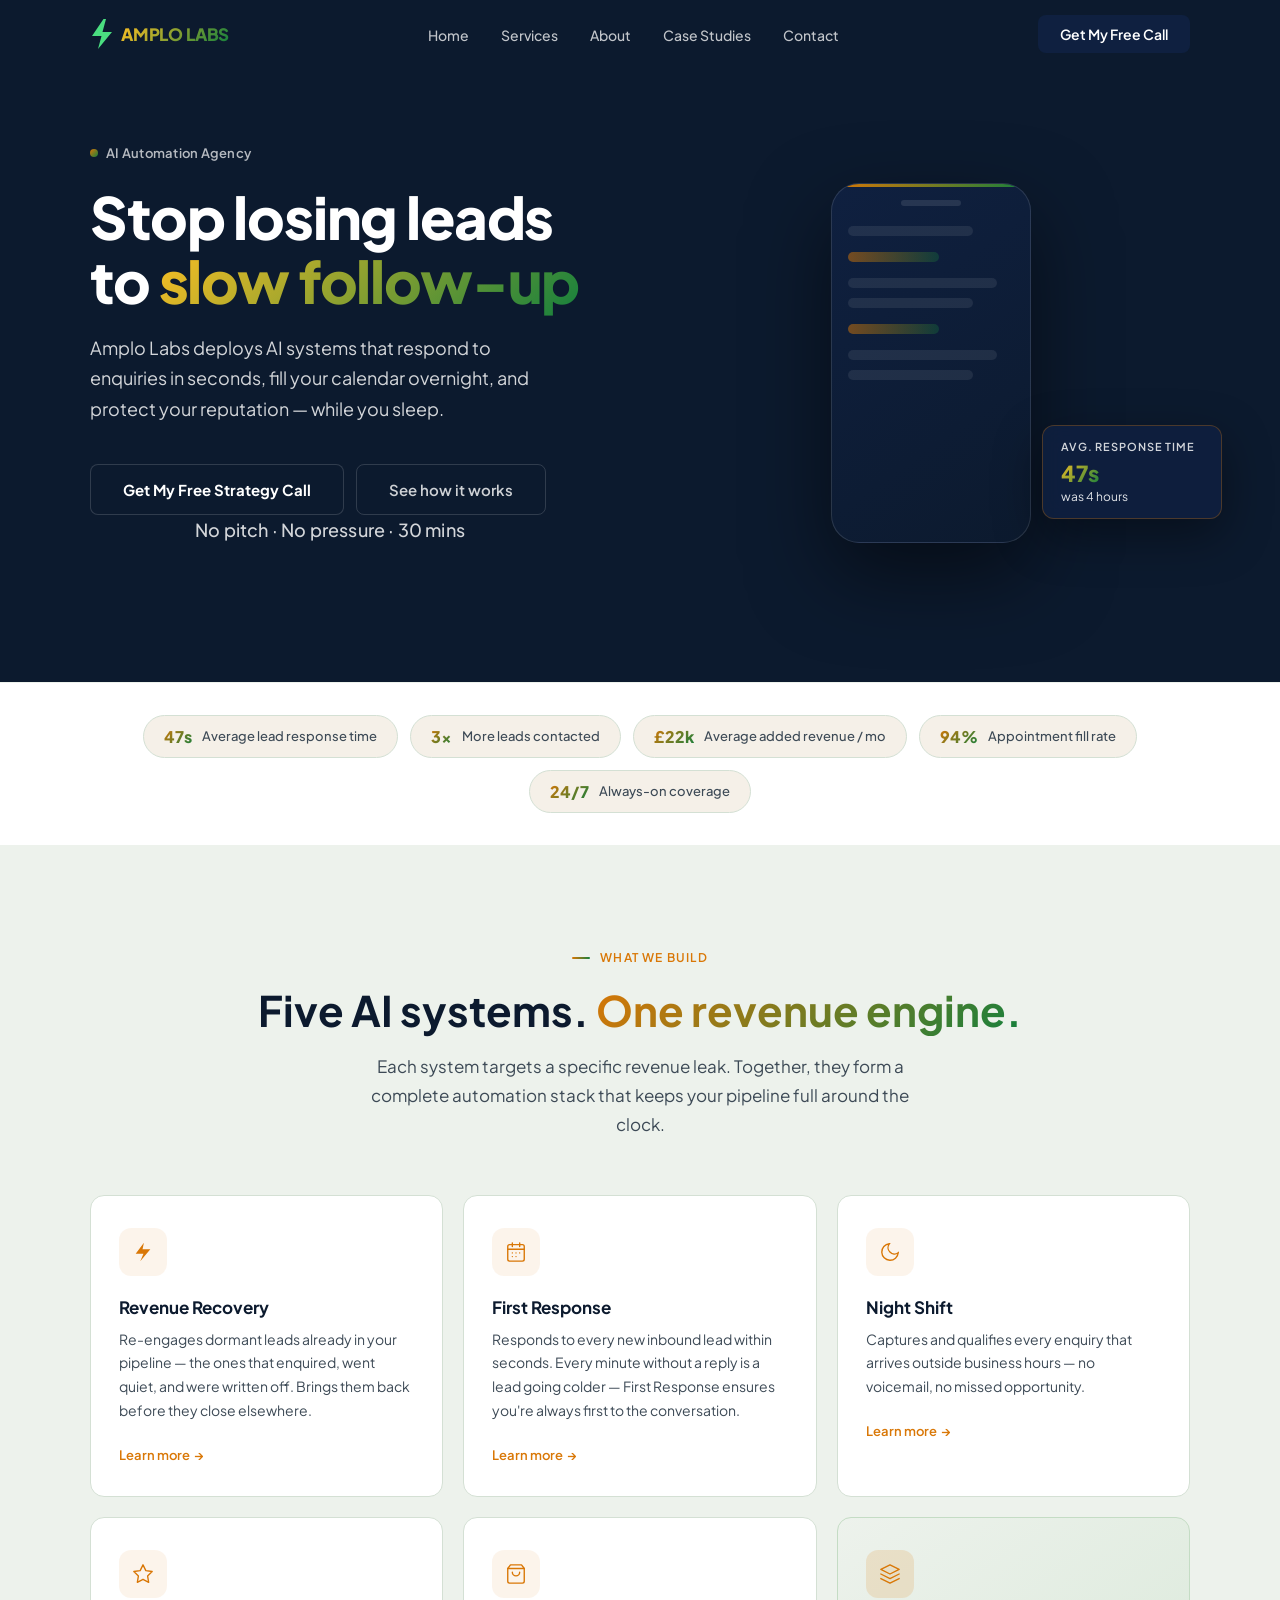
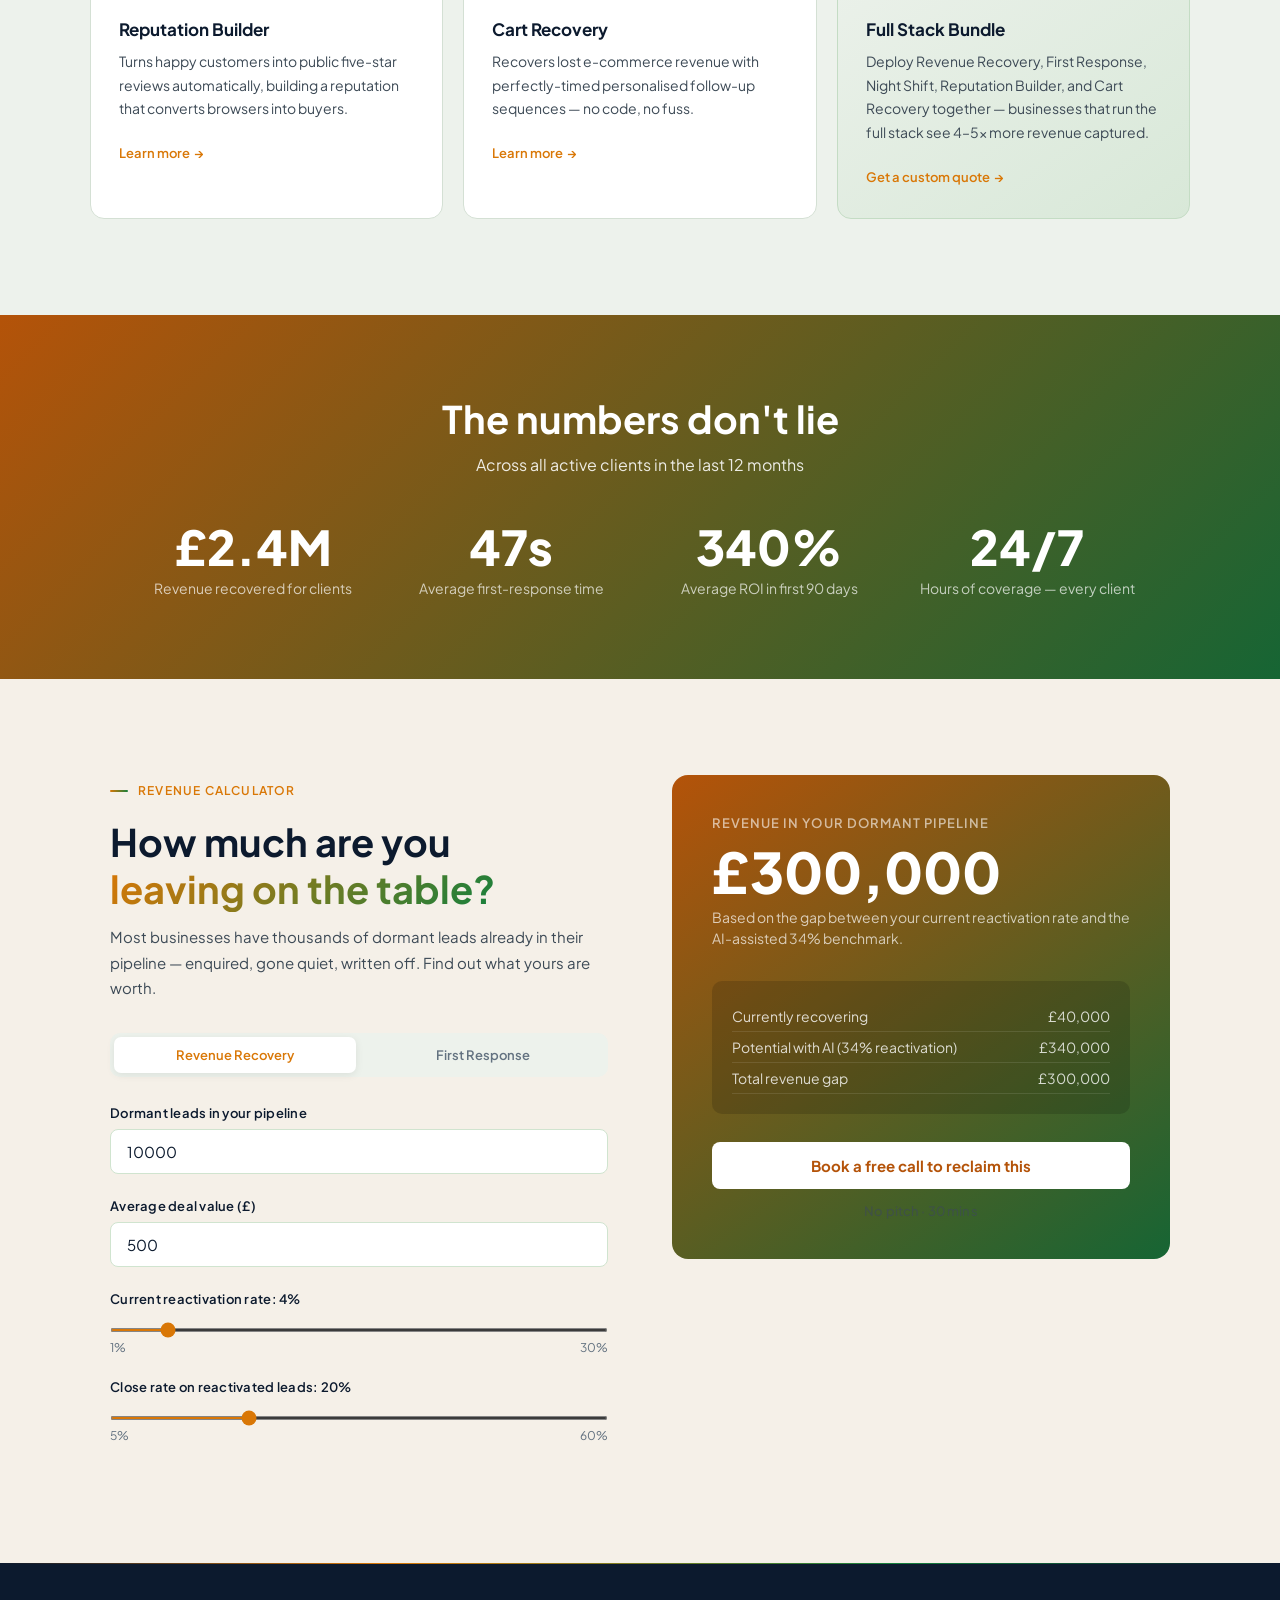
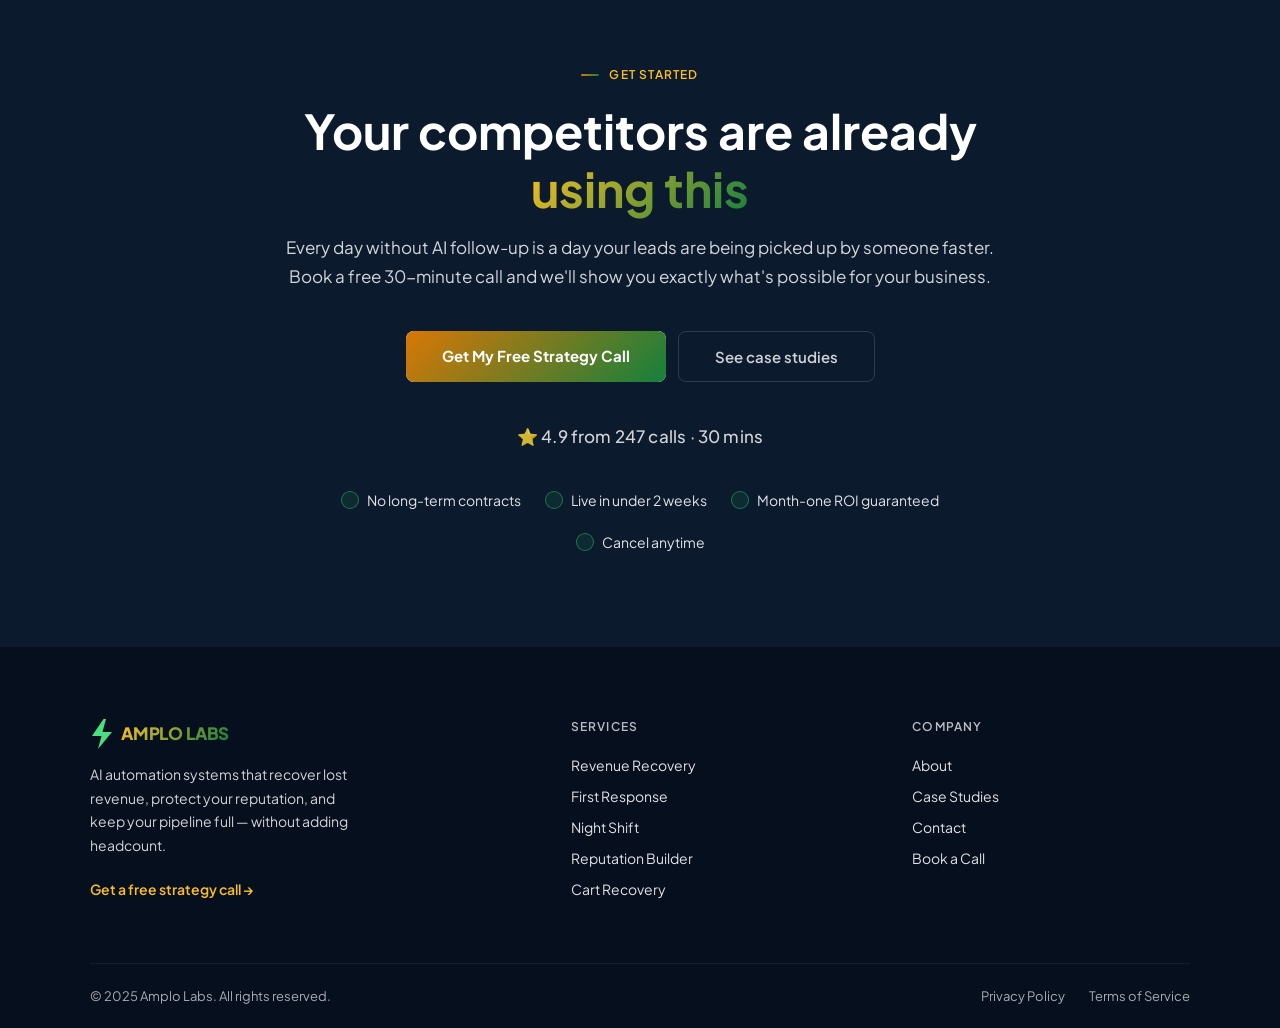
==== ghl/index.html @ 7e29351e "Remove £50 time guarantee across all pages - Deleted the guarantee block from calendar.html - Stripp" ====
<!DOCTYPE html>
<html lang="en">
<head>
<meta charset="UTF-8">
<meta name="viewport" content="width=device-width, initial-scale=1.0">
<title>Amplo Labs — AI Automation for Growing Businesses</title>
<link rel="preconnect" href="https://fonts.googleapis.com">
<link rel="preconnect" href="https://fonts.gstatic.com" crossorigin>
<link href="https://fonts.googleapis.com/css2?family=Plus+Jakarta+Sans:wght@400;600;700&display=swap" rel="stylesheet">
<style>
*{margin:0;padding:0;box-sizing:border-box}
html,body{overflow-x:hidden;font-family:'Plus Jakarta Sans',sans-serif;background:#f5f0e8}

/* ── NAV ── */
.site-nav{position:fixed;top:0;left:0;right:0;z-index:100;padding:0 24px;transition:background .3s,box-shadow .3s;background:transparent}
.site-nav.is-scrolled{background:#0c1a2e;box-shadow:0 1px 0 rgba(255,255,255,.08)}
.nav-inner{max-width:1100px;margin:0 auto;display:flex;align-items:center;justify-content:space-between;height:68px}
.nav-logo{font-size:18px;font-weight:800;color:#fff;text-decoration:none;letter-spacing:-.02em}
.nav-logo span{background:linear-gradient(135deg,#fbbf24,#15803d);-webkit-background-clip:text;-webkit-text-fill-color:transparent;background-clip:text}
.nav-links{display:flex;align-items:center;gap:32px;list-style:none}
.nav-links a{font-size:14px;font-weight:500;color:rgba(255,255,255,.75);text-decoration:none;position:relative;padding-bottom:2px;transition:color .2s}
.nav-links a::after{content:'';position:absolute;bottom:0;left:0;width:0;height:1.5px;background:linear-gradient(90deg,#d97706,#15803d);transition:width .25s}
.nav-links a:hover{color:#fff}
.nav-links a:hover::after{width:100%}
.nav-cta{position:relative;overflow:hidden;font-size:14px;font-weight:600;padding:10px 22px;border-radius:8px;border:none;cursor:pointer;color:#fff;background:#0f2040;text-decoration:none;transition:transform .2s;display:inline-block}
.nav-cta::before{content:'';position:absolute;inset:0;background:linear-gradient(135deg,#d97706,#15803d);opacity:0;transition:opacity .25s}
.nav-cta span{position:relative;z-index:1}
.nav-cta:hover::before{opacity:1}
.nav-cta:hover{transform:translateY(-1px)}
.nav-hamburger{display:none;flex-direction:column;gap:5px;cursor:pointer;background:none;border:none;padding:4px}
.nav-hamburger span{display:block;width:22px;height:2px;background:#fff;border-radius:2px;transition:transform .3s,opacity .3s}
.nav-hamburger.open span:nth-child(1){transform:translateY(7px) rotate(45deg)}
.nav-hamburger.open span:nth-child(2){opacity:0}
.nav-hamburger.open span:nth-child(3){transform:translateY(-7px) rotate(-45deg)}
.nav-mobile{display:none;position:fixed;top:68px;left:0;right:0;bottom:0;background:#0c1a2e;padding:24px;z-index:99;flex-direction:column;gap:8px}
.nav-mobile.open{display:flex;animation:menuIn .2s ease}
.nav-mobile a{font-size:18px;font-weight:600;color:rgba(255,255,255,.8);text-decoration:none;padding:14px 0;border-bottom:1px solid rgba(255,255,255,.06)}
.nav-mobile-cta{margin-top:16px;text-align:center;padding:16px 24px;border-radius:10px;font-weight:700;background:linear-gradient(135deg,#d97706,#15803d);color:#fff;font-size:16px;text-decoration:none}
@keyframes menuIn{from{opacity:0;transform:translateY(-8px)}to{opacity:1;transform:translateY(0)}}
@media(max-width:768px){.nav-links,.nav-cta{display:none}.nav-hamburger{display:flex}}

/* ── HERO ── */
.hero-wrap{width:100vw;position:relative;left:50%;margin-left:-50vw;box-sizing:border-box;background:#0c1a2e;padding:140px 24px 96px}
.hero-inner{max-width:1100px;margin:0 auto;display:grid;grid-template-columns:1fr 1fr;gap:64px;align-items:center}
.hero-badge{display:inline-flex;align-items:center;gap:8px;font-size:13px;font-weight:600;color:rgba(255,255,255,.7);margin-bottom:24px;letter-spacing:.02em}
.hero-badge-dot{width:8px;height:8px;border-radius:50%;background:linear-gradient(135deg,#d97706,#15803d);flex-shrink:0}
.hero-text h1{font-size:clamp(36px,5vw,58px);font-weight:800;line-height:1.1;color:#fff;margin:0 0 20px;letter-spacing:-.02em}
.hero-text h1 span{background:linear-gradient(135deg,#fbbf24,#15803d);-webkit-background-clip:text;-webkit-text-fill-color:transparent;background-clip:text}
.hero-text p{font-size:18px;line-height:1.7;color:rgba(255,255,255,.82);margin:0 0 40px;max-width:480px}
.hero-btns{display:flex;flex-wrap:wrap;gap:12px}
.hero-btn-primary{position:relative;overflow:hidden;font-size:15px;font-weight:700;padding:15px 32px;border-radius:8px;border:none;cursor:pointer;color:#fff;background:#0c1a2e;text-decoration:none;display:inline-block;transition:transform .2s;border:1.5px solid rgba(255,255,255,.15)}
.hero-btn-primary::before{content:'';position:absolute;inset:0;background:linear-gradient(135deg,#d97706,#15803d);opacity:0;transition:opacity .25s}
.hero-btn-primary span{position:relative;z-index:1}
.hero-btn-primary:hover::before{opacity:1}
.hero-btn-primary:hover{transform:translateY(-2px)}
.hero-btn-secondary{font-size:15px;font-weight:600;padding:15px 32px;border-radius:8px;border:1.5px solid rgba(255,255,255,.15);color:rgba(255,255,255,.8);background:transparent;text-decoration:none;display:inline-block;transition:border-color .2s,color .2s}
.hero-btn-secondary:hover{border-color:rgba(255,255,255,.4);color:#fff}
.hero-visual{position:relative;display:flex;justify-content:center;align-items:center}
.hero-phone{width:200px;height:360px;border-radius:28px;background:linear-gradient(145deg,#0f2040,#0c1a2e);border:1.5px solid rgba(255,255,255,.12);position:relative;overflow:hidden;box-shadow:0 32px 80px rgba(0,0,0,.5)}
.hero-phone::before{content:'';position:absolute;top:0;left:0;right:0;height:3px;background:linear-gradient(90deg,#d97706,#15803d)}
.hero-phone-notch{width:60px;height:6px;border-radius:3px;background:rgba(255,255,255,.1);margin:16px auto 20px}
.hero-phone-screen{padding:0 16px}
.hero-phone-row{height:10px;border-radius:5px;background:rgba(255,255,255,.08);margin-bottom:10px}
.hero-phone-row.w75{width:75%}
.hero-phone-row.w55{width:55%}
.hero-phone-row.w90{width:90%}
.hero-phone-row.accent{background:linear-gradient(90deg,rgba(217,119,6,.5),rgba(21,128,61,.3))}
.hero-float-card{position:absolute;bottom:24px;right:-32px;background:rgba(15,32,64,.9);border:1px solid rgba(217,119,6,.3);border-radius:12px;padding:14px 18px;backdrop-filter:blur(12px);min-width:180px;box-shadow:0 16px 48px rgba(0,0,0,.4)}
.hero-float-label{font-size:11px;font-weight:600;letter-spacing:.08em;text-transform:uppercase;color:rgba(255,255,255,.82);margin-bottom:6px}
.hero-float-val{font-size:22px;font-weight:800;color:#fff}
.hero-float-val span{background:linear-gradient(135deg,#fbbf24,#15803d);-webkit-background-clip:text;-webkit-text-fill-color:transparent;background-clip:text}
.hero-float-sub{font-size:12px;color:rgba(255,255,255,.88);margin-top:2px}
@media(max-width:768px){.hero-inner{grid-template-columns:1fr;gap:48px}.hero-visual{display:none}.hero-wrap{padding-top:100px!important}}

/* ── STATS BAR ── */
.stats-wrap{width:100vw;position:relative;left:50%;margin-left:-50vw;box-sizing:border-box;background:#fff;padding:40px 24px;border-top:1px solid #edf2ec;border-bottom:1px solid #edf2ec}
.stats-inner{max-width:1100px;margin:0 auto;display:flex;flex-wrap:wrap;gap:12px;justify-content:center}
.stat-pill{display:flex;align-items:center;gap:10px;background:#f5f0e8;border:1px solid #d4e0d4;border-radius:100px;padding:10px 20px}
.stat-pill-val{font-size:16px;font-weight:800;background:linear-gradient(135deg,#d97706,#15803d);-webkit-background-clip:text;-webkit-text-fill-color:transparent;background-clip:text}
.stat-pill-label{font-size:13px;font-weight:500;color:#3d4a56}

/* ── HOME SERVICES ── */
.home-svc-wrap{width:100vw;position:relative;left:50%;margin-left:-50vw;box-sizing:border-box;background:#edf2ec;padding:96px 24px}
.home-svc-inner{max-width:1100px;margin:0 auto}
.eyebrow{display:inline-flex;align-items:center;gap:10px;font-size:12px;font-weight:600;letter-spacing:.1em;text-transform:uppercase;color:#d97706;margin-bottom:20px}
.eyebrow::before{content:'';display:block;width:18px;height:2px;background:linear-gradient(90deg,#d97706,#15803d);border-radius:2px;flex-shrink:0}
.section-head{text-align:center;margin-bottom:56px}
.section-head h2{font-size:clamp(28px,4vw,42px);font-weight:700;line-height:1.2;color:#0c1a2e;margin:0 0 16px}
.section-head h2 span{background:linear-gradient(135deg,#d97706,#15803d);-webkit-background-clip:text;-webkit-text-fill-color:transparent;background-clip:text}
.section-head p{font-size:17px;line-height:1.7;color:#3d4a56;max-width:560px;margin:0 auto}
.home-svc-grid{display:grid;grid-template-columns:repeat(3,1fr);gap:20px}
.svc-card{background:#fff;border-radius:14px;border:1px solid #d4e0d4;padding:32px 28px;position:relative;overflow:hidden;transition:box-shadow .25s,transform .25s}
.svc-card::before{content:'';position:absolute;top:0;left:0;right:0;height:2px;background:linear-gradient(90deg,#d97706,#15803d);transform:scaleX(0);transform-origin:left;transition:transform .3s}
.svc-card:hover{box-shadow:0 12px 40px rgba(217,119,6,.1);transform:translateY(-4px)}
.svc-card:hover::before{transform:scaleX(1)}
.svc-icon{width:44px;height:44px;border-radius:10px;background:rgba(217,119,6,.08);display:flex;align-items:center;justify-content:center;font-size:20px;margin-bottom:20px}
.svc-card h3{font-size:17px;font-weight:700;color:#0c1a2e;margin:0 0 10px}
.svc-card p{font-size:14px;line-height:1.7;color:#3d4a56;margin:0 0 20px}
.svc-card-link{font-size:13px;font-weight:600;color:#d97706;text-decoration:none;display:inline-flex;align-items:center;gap:4px;transition:gap .2s}
.svc-card-link:hover{gap:8px}
.svc-card-link::after{content:'→'}
@media(max-width:768px){.home-svc-grid{grid-template-columns:1fr}}
@media(min-width:769px) and (max-width:1024px){.home-svc-grid{grid-template-columns:repeat(2,1fr)}}

/* ── RESULTS BANNER ── */
.results-wrap{width:100vw;position:relative;left:50%;margin-left:-50vw;box-sizing:border-box;background:linear-gradient(135deg,#b45309,#166534);padding:80px 24px}
.results-inner{max-width:1000px;margin:0 auto;text-align:center}
.results-inner h2{font-size:clamp(24px,3.5vw,38px);font-weight:700;color:#fff;margin:0 0 12px}
.results-inner p{font-size:16px;color:rgba(255,255,255,.88);margin:0 0 48px}
.results-grid{display:grid;grid-template-columns:repeat(4,1fr);gap:32px}
.result-item{text-align:center}
.result-val{font-size:clamp(32px,4vw,48px);font-weight:800;color:#fff;line-height:1;margin-bottom:8px}
.result-label{font-size:14px;color:rgba(255,255,255,.7);line-height:1.4}
@media(max-width:768px){.results-grid{grid-template-columns:repeat(2,1fr)}}

/* ── CALCULATOR ── */
.calc-wrap{width:100vw;position:relative;left:50%;margin-left:-50vw;box-sizing:border-box;background:#f5f0e8;padding:96px 24px}
.calc-inner{max-width:1060px;margin:0 auto;display:grid;grid-template-columns:1fr 1fr;gap:64px;align-items:start}
.calc-left h2{font-size:clamp(26px,3.5vw,38px);font-weight:700;color:#0c1a2e;margin:0 0 12px}
.calc-left h2 span{background:linear-gradient(135deg,#d97706,#15803d);-webkit-background-clip:text;-webkit-text-fill-color:transparent;background-clip:text}
.calc-left p{font-size:15px;line-height:1.7;color:#3d4a56;margin:0 0 32px}
.calc-field{margin-bottom:24px}
.calc-field label{display:block;font-size:13px;font-weight:600;color:#0c1a2e;margin-bottom:8px;letter-spacing:.02em}
.calc-field input[type=number]{width:100%;padding:12px 16px;border:1.5px solid #d0e4cf;border-radius:8px;font-family:'Plus Jakarta Sans',sans-serif;font-size:15px;color:#0c1a2e;background:#fff;outline:none;transition:border-color .2s}
.calc-field input[type=number]:focus{border-color:#d97706}
.calc-field input[type=range]{width:100%;accent-color:#d97706;height:4px;margin-top:8px}
.calc-slider-labels{display:flex;justify-content:space-between;font-size:12px;color:#637280;margin-top:4px}
.calc-right-card{background:linear-gradient(145deg,#b45309,#166534);border-radius:16px;padding:40px;color:#fff;position:sticky;top:88px}
.calc-result-label{font-size:13px;font-weight:600;letter-spacing:.08em;text-transform:uppercase;color:rgba(255,255,255,.6);margin-bottom:12px}
.calc-result-val{font-size:clamp(36px,5vw,56px);font-weight:800;line-height:1;margin-bottom:8px}
.calc-result-sub{font-size:14px;color:rgba(255,255,255,.7);margin-bottom:32px;line-height:1.5}
.calc-result-breakdown{background:rgba(0,0,0,.15);border-radius:10px;padding:20px;margin-bottom:28px}
.calc-breakdown-row{display:flex;justify-content:space-between;font-size:14px;color:rgba(255,255,255,.8);padding:6px 0;border-bottom:1px solid rgba(255,255,255,.1)}
.calc-breakdown-row:last-child{border:none;font-weight:700;color:#fff}
.calc-cta-btn{display:block;text-align:center;background:#fff;color:#b45309;font-size:15px;font-weight:700;padding:14px 24px;border-radius:8px;text-decoration:none;transition:transform .2s,box-shadow .2s}
.calc-cta-btn:hover{transform:translateY(-2px);box-shadow:0 8px 24px rgba(0,0,0,.2)}
@media(max-width:768px){.calc-inner{grid-template-columns:1fr}.calc-right-card{position:static}}
.calc-tabs{display:flex;gap:6px;margin-bottom:28px;background:#edf2ec;border-radius:10px;padding:4px}
.calc-tab{flex:1;padding:10px 14px;border-radius:7px;border:none;background:transparent;font-family:'Plus Jakarta Sans',sans-serif;font-size:13px;font-weight:600;color:#637280;cursor:pointer;transition:all .2s}
.calc-tab.active{background:#fff;color:#d97706;box-shadow:0 2px 8px rgba(0,0,0,.08)}

/* ── CTA FINALE ── */
.cta-finale-wrap{width:100vw;position:relative;left:50%;margin-left:-50vw;box-sizing:border-box;background:#0c1a2e;padding:96px 24px}
.cta-finale-wrap::before{content:'';display:block;position:absolute;top:0;left:0;right:0;height:1px;background:linear-gradient(90deg,transparent,#d97706 30%,#15803d 70%,transparent)}
.cta-finale-inner{max-width:740px;margin:0 auto;text-align:center}
.cta-finale-inner h2{font-size:clamp(30px,4.5vw,48px);font-weight:700;line-height:1.2;color:#fff;margin:0 0 16px}
.cta-finale-inner h2 span{background:linear-gradient(135deg,#fbbf24,#15803d);-webkit-background-clip:text;-webkit-text-fill-color:transparent;background-clip:text}
.cta-finale-inner p{font-size:17px;line-height:1.7;color:rgba(255,255,255,.82);margin:0 0 40px}
.cta-finale-btns{display:flex;flex-wrap:wrap;gap:12px;justify-content:center;margin-bottom:40px}
.cta-fin-primary{position:relative;overflow:hidden;font-size:15px;font-weight:700;padding:15px 36px;border-radius:8px;color:#fff;background:#fff;text-decoration:none;display:inline-block;transition:transform .2s}
.cta-fin-primary::before{content:'';position:absolute;inset:0;background:linear-gradient(135deg,#d97706,#15803d)}
.cta-fin-primary span{position:relative;z-index:1;color:#fff}
.cta-fin-primary:hover{transform:translateY(-2px)}
.cta-fin-secondary{font-size:15px;font-weight:600;padding:15px 36px;border-radius:8px;border:1.5px solid rgba(255,255,255,.15);color:rgba(255,255,255,.8);text-decoration:none;display:inline-block;transition:border-color .2s,color .2s}
.cta-fin-secondary:hover{border-color:rgba(255,255,255,.4);color:#fff}
.cta-trust-row{display:flex;flex-wrap:wrap;justify-content:center;gap:24px}
.cta-trust-item{font-size:14px;color:rgba(255,255,255,.88);display:flex;align-items:center;gap:8px}
.cta-trust-item::before{content:'';width:16px;height:16px;border-radius:50%;border:1.5px solid rgba(34,197,94,.5);background:rgba(34,197,94,.1);flex-shrink:0}

/* ── FOOTER ── */
.footer-wrap{width:100vw;position:relative;left:50%;margin-left:-50vw;box-sizing:border-box;background:#060f1e;padding:72px 24px 0}
.footer-grid{max-width:1100px;margin:0 auto;display:grid;grid-template-columns:1.5fr 1fr 1fr;gap:64px;padding-bottom:64px}
.footer-brand-logo{font-size:18px;font-weight:800;color:#fff;letter-spacing:-.02em;margin-bottom:14px;display:block;text-decoration:none}
.footer-brand-logo span{background:linear-gradient(135deg,#fbbf24,#15803d);-webkit-background-clip:text;-webkit-text-fill-color:transparent;background-clip:text}
.footer-brand p{font-size:14px;line-height:1.7;color:rgba(255,255,255,.82);margin:0 0 20px;max-width:280px}
.footer-brand-link{font-size:14px;font-weight:600;color:#fbbf24;text-decoration:none;position:relative;padding-bottom:1px}
.footer-brand-link::after{content:'';position:absolute;bottom:0;left:0;width:0;height:1px;background:#fbbf24;transition:width .25s}
.footer-brand-link:hover::after{width:100%}
.footer-col h4{font-size:12px;font-weight:600;letter-spacing:.1em;text-transform:uppercase;color:rgba(255,255,255,.72);margin-bottom:20px}
.footer-col ul{list-style:none;display:flex;flex-direction:column;gap:10px}
.footer-col ul a{font-size:14px;color:rgba(255,255,255,.88);text-decoration:none;transition:color .2s}
.footer-col ul a:hover{color:#fff}
.footer-bar{max-width:1100px;margin:0 auto;padding:24px 0;border-top:1px solid rgba(255,255,255,.06);display:flex;justify-content:space-between;align-items:center;flex-wrap:wrap;gap:12px}
.footer-bar p{font-size:13px;color:rgba(255,255,255,.65)}
.footer-bar a{font-size:13px;color:rgba(255,255,255,.65);text-decoration:none;transition:color .2s}
.footer-bar a:hover{color:rgba(255,255,255,.75)}
@media(max-width:768px){.footer-grid{grid-template-columns:1fr;gap:40px}.footer-bar{flex-direction:column;text-align:center}}

/* ── GHL INLINE: shared critical CSS ── */
html{scroll-behavior:smooth}
.cta-micro{font-family:'Plus Jakarta Sans',sans-serif;font-size:13px;font-weight:500;margin-top:14px;letter-spacing:.01em;color:rgba(255,255,255,.45);text-align:center}
.svc-light .cta-micro,.svc-lav .cta-micro,.cs-cta .cta-micro,.calc-wrap .cta-micro,.home-svc-wrap .cta-micro,.stats-wrap .cta-micro,.story-wrap .cta-micro{color:rgba(61,74,86,.65)!important}
@keyframes ctaIdle{0%,65%{box-shadow:0 0 0 0 rgba(217,119,6,.45)}100%{box-shadow:0 0 0 18px rgba(217,119,6,0)}}
.cta-pulse{animation:ctaIdle 2.6s ease-out infinite;animation-delay:3s}
.sticky-cta{display:none;position:fixed;bottom:0;left:0;right:0;z-index:90;padding:12px 14px calc(12px + env(safe-area-inset-bottom));background:rgba(12,26,46,.92);backdrop-filter:blur(16px);-webkit-backdrop-filter:blur(16px);border-top:1px solid rgba(255,255,255,.08);transform:translateY(110%);transition:transform .4s cubic-bezier(.16,1,.3,1)}
.sticky-cta.visible{transform:translateY(0)}
.sticky-cta-btn{display:flex;align-items:center;justify-content:center;gap:10px;width:100%;padding:15px 20px;border-radius:10px;background:linear-gradient(135deg,#d97706,#15803d);color:#fff;font-family:'Plus Jakarta Sans',sans-serif;font-size:15px;font-weight:700;text-decoration:none;letter-spacing:-.01em;box-shadow:0 8px 32px rgba(217,119,6,.4)}
.sticky-cta-btn .arrow{display:inline-block;transition:transform .2s}
.sticky-cta-btn:active .arrow{transform:translateX(4px)}
.sticky-cta-sub{text-align:center;font-size:11px;color:rgba(255,255,255,.5);margin-top:6px;font-weight:500;letter-spacing:.02em}
@media(max-width:768px){body[data-page]:not([data-page="calendar"]) .sticky-cta{display:block}body[data-page]:not([data-page="calendar"]) .footer-wrap{padding-bottom:96px}}
@media(max-width:768px){.stats-inner{flex-wrap:nowrap!important;overflow-x:auto!important;justify-content:flex-start!important;padding:4px 0 12px!important;gap:8px!important;-webkit-overflow-scrolling:touch;scroll-snap-type:x proximity}.stats-inner::-webkit-scrollbar{display:none}.stat-pill{flex-shrink:0;scroll-snap-align:start}}
@media(max-width:768px){.svc-inner.flip{direction:ltr!important}.svc-inner.flip>*{direction:ltr!important}}
.cs-card-img{font-size:42px!important;background:linear-gradient(145deg,#0a1628,#0c1a2e)!important;position:relative}
.cs-card:nth-child(1) .cs-card-img::before,.cs-card:nth-child(4) .cs-card-img::before{background:rgba(217,119,6,.35)!important}
.cs-card:nth-child(2) .cs-card-img::before,.cs-card:nth-child(5) .cs-card-img::before{background:rgba(14,165,233,.2)!important}
.cs-card:nth-child(3) .cs-card-img::before,.cs-card:nth-child(6) .cs-card-img::before{background:rgba(21,128,61,.25)!important}
.cs-card-img .cs-emoji{position:relative;z-index:2;filter:drop-shadow(0 0 18px rgba(251,191,36,.6))}
.cs-card-img::before{content:'';position:absolute;width:90px;height:90px;border-radius:50%;top:50%;left:50%;transform:translate(-50%,-50%);z-index:1;border:1px solid rgba(255,255,255,.08)}
@media(max-width:768px){.cs-filters{flex-wrap:nowrap!important;overflow-x:auto!important;justify-content:flex-start!important;padding:16px 20px!important;gap:6px!important;-webkit-overflow-scrolling:touch}.cs-filters::-webkit-scrollbar{display:none}.cs-filter-btn{flex-shrink:0}}
@media(max-width:768px){.about-hero-wrap{padding-top:100px!important}.svc-hero{padding-top:100px!important}.cs-hero{padding-top:100px!important}.cal-hero{padding-top:100px!important}.demo-hero{padding-top:100px!important}}
.hero-text h1{text-wrap:balance}
@media(max-width:768px){.cmp-table{font-size:12px}.cmp-table thead tr th,.cmp-table tbody td{padding:12px 10px}.cmp-table thead tr th:nth-child(2),.cmp-table tbody td:nth-child(2){display:none}}
@media(max-width:768px){.footer-grid{grid-template-columns:1fr 1fr!important;gap:32px 24px!important}.footer-brand{grid-column:1/-1}}
.calc-left h2{text-wrap:balance}
.svc-icon{width:48px!important;height:48px!important;border-radius:12px!important}
.svc-card,.cs-card,.demo-info-card,.cal-step-card{transition:box-shadow .25s ease,transform .25s ease!important}
@media(max-width:768px){.hero-wrap{padding:100px 20px 60px!important}.hero-text h1{font-size:clamp(32px,8vw,44px)!important}.hero-text p{font-size:15px!important;margin-bottom:36px!important}.hero-btns{flex-direction:column!important;gap:10px!important}.hero-btn-primary,.hero-btn-secondary{width:100%!important;text-align:center!important;box-sizing:border-box!important}.hero-btn-primary::before{opacity:1!important}.hero-btn-secondary{border-color:rgba(255,255,255,.28)!important}}
@media(max-width:768px){.svc-light,.svc-lav,.svc-dark{padding:64px 20px!important}.svc-inner{gap:36px!important}}
@media(min-width:600px) and (max-width:900px){.cs-grid{grid-template-columns:repeat(2,1fr)!important}}
.stats-wrap{padding:32px 24px!important}.stat-pill{padding:10px 20px!important;gap:10px!important}
@media(max-width:768px){.h-scroll{display:flex!important;overflow-x:auto!important;scroll-snap-type:x mandatory;gap:14px!important;padding-bottom:20px!important;grid-template-columns:unset!important;-webkit-overflow-scrolling:touch}.h-scroll>*{flex:0 0 83vw!important;scroll-snap-align:start}.h-scroll::-webkit-scrollbar{display:none}}
</style>
</head>
<body>

<!-- NAV -->
<nav class="site-nav" id="siteNav">
  <div class="nav-inner">
    <a href="index.html" class="nav-logo">Amplo <span>Labs</span></a>
    <ul class="nav-links">
      <li><a href="index.html">Home</a></li>
      <li><a href="services.html">Services</a></li>
      <li><a href="about.html">About</a></li>
      <li><a href="case-studies.html">Case Studies</a></li>
      <li><a href="contact.html">Contact</a></li>
    </ul>
    <a href="calendar.html" class="nav-cta"><span>Book a Call</span></a>
    <button class="nav-hamburger" id="navHamburger" aria-label="Menu">
      <span></span><span></span><span></span>
    </button>
  </div>
</nav>
<div class="nav-mobile" id="navMobile">
  <a href="index.html">Home</a>
  <a href="services.html">Services</a>
  <a href="about.html">About</a>
  <a href="case-studies.html">Case Studies</a>
  <a href="contact.html">Contact</a>
  <a href="calendar.html" class="nav-mobile-cta">Book a Call</a>
</div>

<!-- HERO -->
<div class="hero-wrap">
  <div class="hero-inner">
    <div class="hero-text">
      <div class="hero-badge"><span class="hero-badge-dot"></span>AI Automation Agency</div>
      <h1>Stop losing leads to <span>slow follow-up</span></h1>
      <p>Amplo Labs deploys AI systems that respond to enquiries in seconds, fill your calendar overnight, and protect your reputation — while you sleep.</p>
      <div class="hero-btns">
        <a href="calendar.html" class="hero-btn-primary"><span>Book a Free Strategy Call</span></a>
        <a href="services.html" class="hero-btn-secondary">See how it works</a>
      </div>
    </div>
    <div class="hero-visual">
      <div class="hero-phone">
        <div class="hero-phone-notch"></div>
        <div class="hero-phone-screen">
          <div class="hero-phone-row w75"></div>
          <div class="hero-phone-row w55 accent" style="margin-top:16px"></div>
          <div class="hero-phone-row w90" style="margin-top:16px"></div>
          <div class="hero-phone-row w75"></div>
          <div class="hero-phone-row w55 accent" style="margin-top:16px"></div>
          <div class="hero-phone-row w90" style="margin-top:16px"></div>
          <div class="hero-phone-row w75"></div>
        </div>
      </div>
      <div class="hero-float-card">
        <div class="hero-float-label">Avg. response time</div>
        <div class="hero-float-val"><span>47s</span></div>
        <div class="hero-float-sub">was 4 hours</div>
      </div>
    </div>
  </div>
</div>

<!-- STATS BAR -->
<div class="stats-wrap">
  <div class="stats-inner">
    <div class="stat-pill"><span class="stat-pill-val">47s</span><span class="stat-pill-label">Average lead response time</span></div>
    <div class="stat-pill"><span class="stat-pill-val">3×</span><span class="stat-pill-label">More leads contacted</span></div>
    <div class="stat-pill"><span class="stat-pill-val">£22k</span><span class="stat-pill-label">Average added revenue / mo</span></div>
    <div class="stat-pill"><span class="stat-pill-val">94%</span><span class="stat-pill-label">Appointment fill rate</span></div>
    <div class="stat-pill"><span class="stat-pill-val">24/7</span><span class="stat-pill-label">Always-on coverage</span></div>
  </div>
</div>

<!-- SERVICES -->
<div class="home-svc-wrap">
  <div class="home-svc-inner">
    <div class="section-head">
      <div class="eyebrow">What we build</div>
      <h2>Five AI systems. <span>One revenue engine.</span></h2>
      <p>Each system targets a specific revenue leak. Together, they form a complete automation stack that keeps your pipeline full around the clock.</p>
    </div>
    <div class="home-svc-grid">
      <div class="svc-card">
        <div class="svc-icon">⚡</div>
        <h3>Revenue Recovery</h3>
        <p>Re-engages dormant leads already in your pipeline — the ones that enquired, went quiet, and were written off. Brings them back before they close elsewhere.</p>
        <a href="services.html#revenue-recovery" class="svc-card-link">Learn more</a>
      </div>
      <div class="svc-card">
        <div class="svc-icon">📅</div>
        <h3>First Response</h3>
        <p>Responds to every new inbound lead within seconds. Every minute without a reply is a lead going colder — First Response ensures you're always first to the conversation.</p>
        <a href="services.html#first-response" class="svc-card-link">Learn more</a>
      </div>
      <div class="svc-card">
        <div class="svc-icon">🌙</div>
        <h3>Night Shift</h3>
        <p>Captures and qualifies every enquiry that arrives outside business hours — no voicemail, no missed opportunity.</p>
        <a href="services.html#night-shift" class="svc-card-link">Learn more</a>
      </div>
      <div class="svc-card">
        <div class="svc-icon">⭐</div>
        <h3>Reputation Builder</h3>
        <p>Turns happy customers into public five-star reviews automatically, building a reputation that converts browsers into buyers.</p>
        <a href="services.html#reputation-builder" class="svc-card-link">Learn more</a>
      </div>
      <div class="svc-card">
        <div class="svc-icon">🛒</div>
        <h3>Cart Recovery</h3>
        <p>Recovers lost e-commerce revenue with perfectly-timed personalised follow-up sequences — no code, no fuss.</p>
        <a href="services.html#cart-recovery" class="svc-card-link">Learn more</a>
      </div>
      <div class="svc-card" style="background:linear-gradient(145deg,#edf2ec,#d8e8d8);border-color:#c4dcc4">
        <div class="svc-icon" style="background:rgba(217,119,6,.15)">🔧</div>
        <h3>Full Stack Bundle</h3>
        <p>Deploy Revenue Recovery, First Response, Night Shift, Reputation Builder, and Cart Recovery together — businesses that run the full stack see 4–5× more revenue captured.</p>
        <a href="contact.html" class="svc-card-link">Get a custom quote</a>
      </div>
    </div>
  </div>
</div>

<!-- RESULTS BANNER -->
<div class="results-wrap">
  <div class="results-inner">
    <h2>The numbers don't lie</h2>
    <p>Across all active clients in the last 12 months</p>
    <div class="results-grid">
      <div class="result-item">
        <div class="result-val">£2.4M</div>
        <div class="result-label">Revenue recovered for clients</div>
      </div>
      <div class="result-item">
        <div class="result-val">47s</div>
        <div class="result-label">Average first-response time</div>
      </div>
      <div class="result-item">
        <div class="result-val">340%</div>
        <div class="result-label">Average ROI in first 90 days</div>
      </div>
      <div class="result-item">
        <div class="result-val">24/7</div>
        <div class="result-label">Hours of coverage — every client</div>
      </div>
    </div>
  </div>
</div>

<!-- CALCULATOR -->
<div class="calc-wrap">
  <div class="calc-inner">
    <div class="calc-left">
      <div class="eyebrow">Revenue calculator</div>
      <h2>How much are you <span>leaving on the table?</span></h2>
      <p id="calcIntro">Most businesses have hundreds of dormant leads already in their pipeline — enquired, gone quiet, written off. Find out what yours are worth.</p>
      <div class="calc-tabs">
        <button class="calc-tab active" data-tab="rr">Revenue Recovery</button>
        <button class="calc-tab" data-tab="fr">First Response</button>
      </div>
      <div class="calc-field">
        <label id="calcLeadsLabel">Dormant leads in your pipeline</label>
        <input type="number" id="calcLeads" value="500" min="1" max="100000">
      </div>
      <div class="calc-field">
        <label>Average deal value (£)</label>
        <input type="number" id="calcDeal" value="500" min="1">
      </div>
      <div class="calc-field">
        <label><span id="calcRateText">Current reactivation rate</span>: <span id="calcRateLabel">4%</span></label>
        <input type="range" id="calcRate" min="1" max="30" value="4">
        <div class="calc-slider-labels"><span id="calcRateMin">1%</span><span id="calcRateMax">30%</span></div>
      </div>
      <div class="calc-field">
        <label><span id="calcConvText">Close rate on reactivated leads</span>: <span id="calcConvLabel">20%</span></label>
        <input type="range" id="calcConv" min="5" max="60" value="20">
        <div class="calc-slider-labels"><span>5%</span><span>60%</span></div>
      </div>
    </div>
    <div class="calc-right-card">
      <div class="calc-result-label" id="calcResultLabel">Revenue in your dormant pipeline</div>
      <div class="calc-result-val" id="calcResult">£0</div>
      <div class="calc-result-sub" id="calcResultSub">Based on the gap between your current reactivation rate and the AI-assisted 34% benchmark.</div>
      <div class="calc-result-breakdown">
        <div class="calc-breakdown-row"><span id="calcCurrentLabel">Currently recovering</span><span id="calcCurrent">£0</span></div>
        <div class="calc-breakdown-row"><span id="calcPotentialLabel">Potential with AI (34% reactivation)</span><span id="calcPotential">£0</span></div>
        <div class="calc-breakdown-row"><span id="calcGapLabel">Total revenue gap</span><span id="calcGap">£0</span></div>
        <div class="calc-breakdown-row" id="calcAnnualRow" style="display:none"><span>Annualised opportunity</span><span id="calcAnnual">£0</span></div>
      </div>
      <a href="calendar.html" class="calc-cta-btn">Book a free call to reclaim this</a>
    </div>
  </div>
</div>

<!-- CTA FINALE -->
<div class="cta-finale-wrap">
  <div class="cta-finale-inner">
    <div class="eyebrow" style="justify-content:center;color:#fbbf24">Get started</div>
    <h2>Your competitors are already <span>using this</span></h2>
    <p>Every day without AI follow-up is a day your leads are being picked up by someone faster. Book a free 30-minute call and we'll show you exactly what's possible for your business.</p>
    <div class="cta-finale-btns">
      <a href="calendar.html" class="cta-fin-primary"><span>Book a Free Strategy Call</span></a>
      <a href="case-studies.html" class="cta-fin-secondary">See case studies</a>
    </div>
    <div class="cta-trust-row">
      <div class="cta-trust-item">No long-term contracts</div>
      <div class="cta-trust-item">Live in under 2 weeks</div>
      <div class="cta-trust-item">Month-one ROI guaranteed</div>
      <div class="cta-trust-item">Cancel anytime</div>
    </div>
  </div>
</div>

<!-- FOOTER -->
<footer class="footer-wrap">
  <div class="footer-grid">
    <div class="footer-brand">
      <a href="index.html" class="footer-brand-logo">Amplo <span>Labs</span></a>
      <p>AI automation systems that recover lost revenue, protect your reputation, and keep your pipeline full — without adding headcount.</p>
      <a href="calendar.html" class="footer-brand-link">Book a strategy call →</a>
    </div>
    <div class="footer-col">
      <h4>Services</h4>
      <ul>
        <li><a href="services.html#revenue-recovery">Revenue Recovery</a></li>
        <li><a href="services.html#first-response">First Response</a></li>
        <li><a href="services.html#night-shift">Night Shift</a></li>
        <li><a href="services.html#reputation-builder">Reputation Builder</a></li>
        <li><a href="services.html#cart-recovery">Cart Recovery</a></li>
      </ul>
    </div>
    <div class="footer-col">
      <h4>Company</h4>
      <ul>
        <li><a href="about.html">About</a></li>
        <li><a href="case-studies.html">Case Studies</a></li>
        <li><a href="contact.html">Contact</a></li>
        <li><a href="calendar.html">Book a Call</a></li>
      </ul>
    </div>
  </div>
  <div class="footer-bar">
    <p>© 2025 Amplo Labs. All rights reserved.</p>
    <div style="display:flex;gap:24px">
      <a href="#">Privacy Policy</a>
      <a href="#">Terms of Service</a>
    </div>
  </div>
</footer>

<script>
// Nav scroll
const nav = document.getElementById('siteNav');
window.addEventListener('scroll', () => nav.classList.toggle('is-scrolled', window.scrollY > 20), {passive:true});
nav.classList.add('is-scrolled'); // always dark for preview

// Hamburger
const ham = document.getElementById('navHamburger');
const mob = document.getElementById('navMobile');
ham.addEventListener('click', () => { ham.classList.toggle('open'); mob.classList.toggle('open'); });

// Calculator
const calcModes = {
  rr: {
    intro: 'Most businesses have thousands of dormant leads already in their pipeline — enquired, gone quiet, written off. Find out what yours are worth.',
    leadsLabel: 'Dormant leads in your pipeline', leadsDefault: 10000,
    rateText: 'Current reactivation rate', rateMin: 1, rateMax: 30, rateDefault: 4,
    convText: 'Close rate on reactivated leads',
    resultLabel: 'Revenue in your dormant pipeline',
    resultSub: 'Based on the gap between your current reactivation rate and the AI-assisted 34% benchmark.',
    currentLabel: 'Currently recovering', potentialLabel: 'Potential with AI (34% reactivation)',
    gapLabel: 'Total revenue gap', showAnnual: false,
    benchmark: 0.34
  },
  fr: {
    intro: 'Every minute a new lead waits without a response, the chance of conversion drops. Find out how much slow follow-up is costing you each month.',
    leadsLabel: 'Monthly new inbound leads', leadsDefault: 1000,
    rateText: 'Current contact rate', rateMin: 10, rateMax: 90, rateDefault: 40,
    convText: 'Conversion rate (contacted → sale)',
    resultLabel: 'Monthly revenue lost to slow response',
    resultSub: 'Based on the gap between your current contact rate and the AI-assisted 85% benchmark.',
    currentLabel: 'Current monthly revenue', potentialLabel: 'Potential with AI (85% contact)',
    gapLabel: 'Revenue gap per month', showAnnual: true,
    benchmark: 0.85
  }
};
let calcMode = 'rr';

function setCalcMode(mode) {
  calcMode = mode;
  const m = calcModes[mode];
  document.getElementById('calcIntro').textContent = m.intro;
  document.getElementById('calcLeadsLabel').textContent = m.leadsLabel;
  document.getElementById('calcLeads').value = m.leadsDefault;
  document.getElementById('calcRateText').textContent = m.rateText;
  const rateEl = document.getElementById('calcRate');
  rateEl.min = m.rateMin; rateEl.max = m.rateMax; rateEl.value = m.rateDefault;
  document.getElementById('calcRateMin').textContent = m.rateMin + '%';
  document.getElementById('calcRateMax').textContent = m.rateMax + '%';
  document.getElementById('calcConvText').textContent = m.convText;
  document.getElementById('calcResultLabel').textContent = m.resultLabel;
  document.getElementById('calcResultSub').textContent = m.resultSub;
  document.getElementById('calcCurrentLabel').textContent = m.currentLabel;
  document.getElementById('calcPotentialLabel').textContent = m.potentialLabel;
  document.getElementById('calcGapLabel').textContent = m.gapLabel;
  document.getElementById('calcAnnualRow').style.display = m.showAnnual ? '' : 'none';
  calcUpdate();
}

function calcUpdate() {
  const leads = parseInt(document.getElementById('calcLeads').value) || 0;
  const deal = parseInt(document.getElementById('calcDeal').value) || 0;
  const rate = parseInt(document.getElementById('calcRate').value);
  const conv = parseInt(document.getElementById('calcConv').value);
  document.getElementById('calcRateLabel').textContent = rate + '%';
  document.getElementById('calcConvLabel').textContent = conv + '%';
  const m = calcModes[calcMode];
  const current   = Math.round(leads * (rate/100) * (conv/100) * deal);
  const potential = Math.round(leads * m.benchmark * (conv/100) * deal);
  const gap       = Math.max(0, potential - current);
  document.getElementById('calcCurrent').textContent   = '£' + current.toLocaleString();
  document.getElementById('calcPotential').textContent = '£' + potential.toLocaleString();
  document.getElementById('calcGap').textContent       = '£' + gap.toLocaleString();
  document.getElementById('calcAnnual').textContent    = '£' + (gap * 12).toLocaleString();
  document.getElementById('calcResult').textContent    = '£' + gap.toLocaleString();
}

document.querySelectorAll('.calc-tab').forEach(btn => {
  btn.addEventListener('click', () => {
    document.querySelectorAll('.calc-tab').forEach(b => b.classList.remove('active'));
    btn.classList.add('active');
    setCalcMode(btn.dataset.tab);
  });
});
['calcLeads','calcDeal','calcRate','calcConv'].forEach(id => document.getElementById(id).addEventListener('input', calcUpdate));
setCalcMode('rr');
</script>

<script>
(()=>{'use strict';
const cm={'Book a Call':'Get My Free Call','Book a Free Strategy Call':'Get My Free Strategy Call','Book a Free 30-Min Session':'Get My Free 30-Min Session','Get Your Free Strategy Call':'Get My Free Strategy Call','Book a free 30-min session →':'Get my free 30-min session →','Book a strategy call →':'Get a free strategy call →'};
document.querySelectorAll('.nav-cta span,.nav-mobile-cta,.hero-btn-primary span,.cta-fin-primary span,.about-cta-primary span,.about-hero-btn-p span,.svc-hero-btn span,.cs-cta-btn span,.about-cta-btn span,.footer-brand-link').forEach(el=>{const t=el.textContent.trim();if(cm[t])el.textContent=cm[t];});
[{sel:'.hero-btns',txt:'No pitch · No pressure · 30 mins'},{sel:'.cta-finale-btns',txt:'⭐ 4.9 from 247 calls · 30 mins'},{sel:'.about-hero-btns',txt:'No pitch · No pressure · 30 mins'},{sel:'.about-cta-btns',txt:'⭐ 4.9 from 247 calls'}].forEach(({sel,txt})=>{document.querySelectorAll(sel).forEach(c=>{if(c.nextElementSibling?.classList.contains('cta-micro'))return;const m=document.createElement('p');m.className='cta-micro';m.textContent=txt;c.parentNode.insertBefore(m,c.nextSibling);});});
document.querySelectorAll('.calc-cta-btn').forEach(b=>{if(b.nextElementSibling?.classList.contains('cta-micro'))return;const m=document.createElement('p');m.className='cta-micro';m.style.color='rgba(255,255,255,.75)';m.textContent='No pitch · 30 mins';b.parentNode.insertBefore(m,b.nextSibling);});
document.querySelectorAll('.cs-cta-btn').forEach(b=>{if(b.nextElementSibling?.classList.contains('cta-micro'))return;const m=document.createElement('p');m.className='cta-micro';m.style.color='rgba(61,74,86,.65)';m.textContent='No pitch · 30 mins';b.parentNode.insertBefore(m,b.nextSibling);});
document.querySelectorAll('.hero-btn-primary,.cta-fin-primary,.about-cta-primary,.cs-cta-btn').forEach(el=>el.classList.add('cta-pulse'));
if(!document.body.dataset.page){const p=location.pathname.split('/').pop().replace('.html','')||'index';document.body.dataset.page=p;}
if(document.body.dataset.page!=='calendar'){const s=document.createElement('div');s.className='sticky-cta';s.innerHTML=`<a href="calendar.html" class="sticky-cta-btn"><span>Get my free 30-min strategy call</span><span class="arrow">→</span></a><div class="sticky-cta-sub">⭐ 4.9 · No pitch · 30 mins</div>`;document.body.appendChild(s);const r=()=>{if(window.scrollY>600){s.classList.add('visible');window.removeEventListener('scroll',r);}};window.addEventListener('scroll',r,{passive:true});}
const bolt=`<svg width="22" height="30" viewBox="0 0 22 30" fill="none" xmlns="http://www.w3.org/2000/svg" aria-hidden="true" style="flex-shrink:0;display:block"><path d="M13.5 0L2 17h9.5L8 30 22 13h-9.5L16 0z" fill="#4ADE80"/></svg>`;
const li=`${bolt}<span style="font-family:'Plus Jakarta Sans',sans-serif;font-weight:800;font-size:17px;letter-spacing:-.01em;color:#fff;line-height:1">AMPLO LABS</span>`;
document.querySelectorAll('.nav-logo,.footer-brand-logo').forEach(el=>{el.style.cssText+=';display:flex;align-items:center;gap:9px;';el.innerHTML=li;});
if(window.innerWidth<=768){const g=document.querySelector('.cs-grid');if(g)g.classList.add('h-scroll');}
const sv=[`<svg viewBox="0 0 24 24" width="22" height="22" fill="none"><path d="M13 2L4 14h8.5L9 22l11-13h-8.5L13 2z" fill="#d97706"/></svg>`,`<svg viewBox="0 0 24 24" width="22" height="22" fill="none" stroke="#d97706" stroke-width="1.5" stroke-linecap="round" stroke-linejoin="round"><rect x="3" y="4" width="18" height="18" rx="2"/><path d="M3 9h18M8 2v4M16 2v4M8 13h.01M12 13h.01M16 13h.01M8 17h.01M12 17h.01"/></svg>`,`<svg viewBox="0 0 24 24" width="22" height="22" fill="none" stroke="#d97706" stroke-width="1.5" stroke-linecap="round"><path d="M21 12.79A9 9 0 1111.21 3 7 7 0 0021 12.79z"/></svg>`,`<svg viewBox="0 0 24 24" width="22" height="22" fill="none" stroke="#d97706" stroke-width="1.5" stroke-linecap="round" stroke-linejoin="round"><polygon points="12 2 15.09 8.26 22 9.27 17 14.14 18.18 21.02 12 17.77 5.82 21.02 7 14.14 2 9.27 8.91 8.26 12 2"/></svg>`,`<svg viewBox="0 0 24 24" width="22" height="22" fill="none" stroke="#d97706" stroke-width="1.5" stroke-linecap="round" stroke-linejoin="round"><path d="M6 2L3 6v14a2 2 0 002 2h14a2 2 0 002-2V6L18 2z"/><line x1="3" y1="6" x2="21" y2="6"/><path d="M16 10a4 4 0 01-8 0"/></svg>`,`<svg viewBox="0 0 24 24" width="22" height="22" fill="none" stroke="#d97706" stroke-width="1.5" stroke-linecap="round" stroke-linejoin="round"><polygon points="12 2 2 7 12 12 22 7 12 2"/><polyline points="2 17 12 22 22 17"/><polyline points="2 12 12 17 22 12"/></svg>`];
document.querySelectorAll('.home-svc-grid .svc-icon').forEach((el,i)=>{if(sv[i])el.innerHTML=sv[i];});
})();
</script>
</body>
</html>
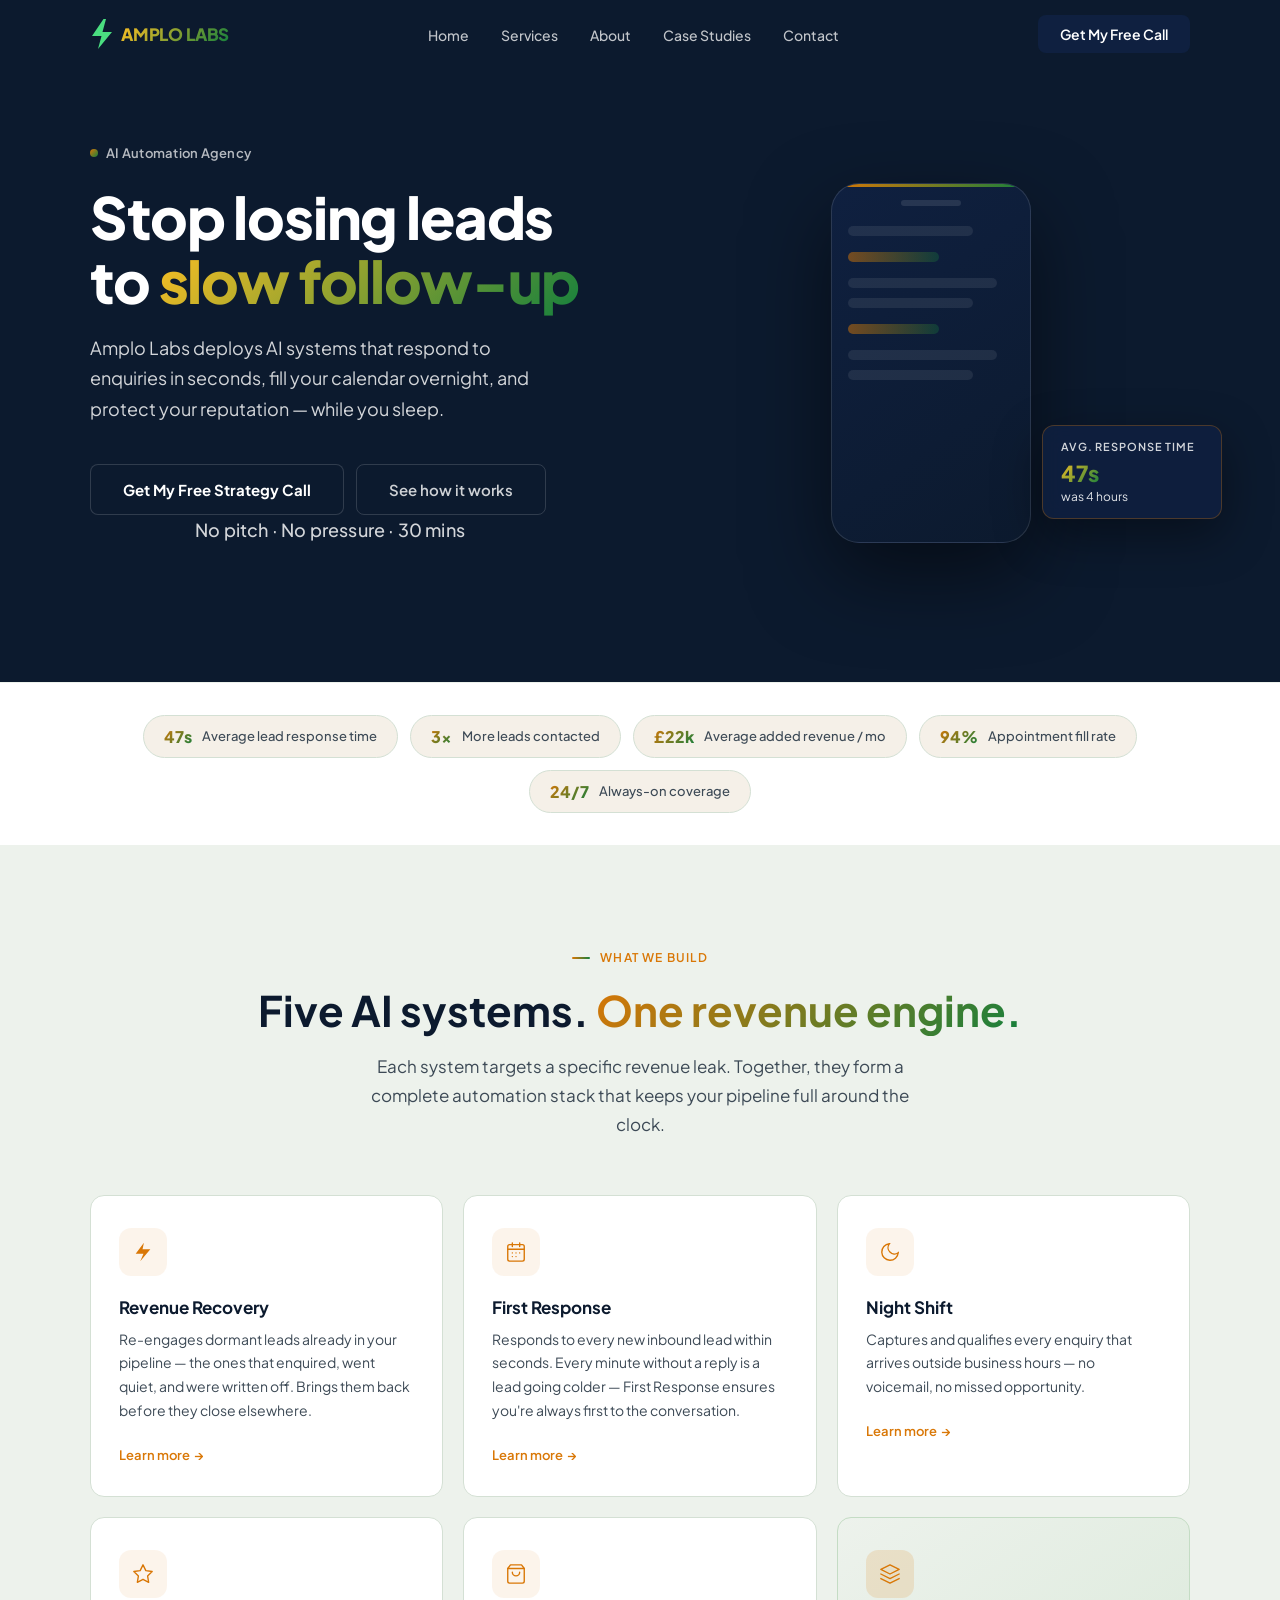
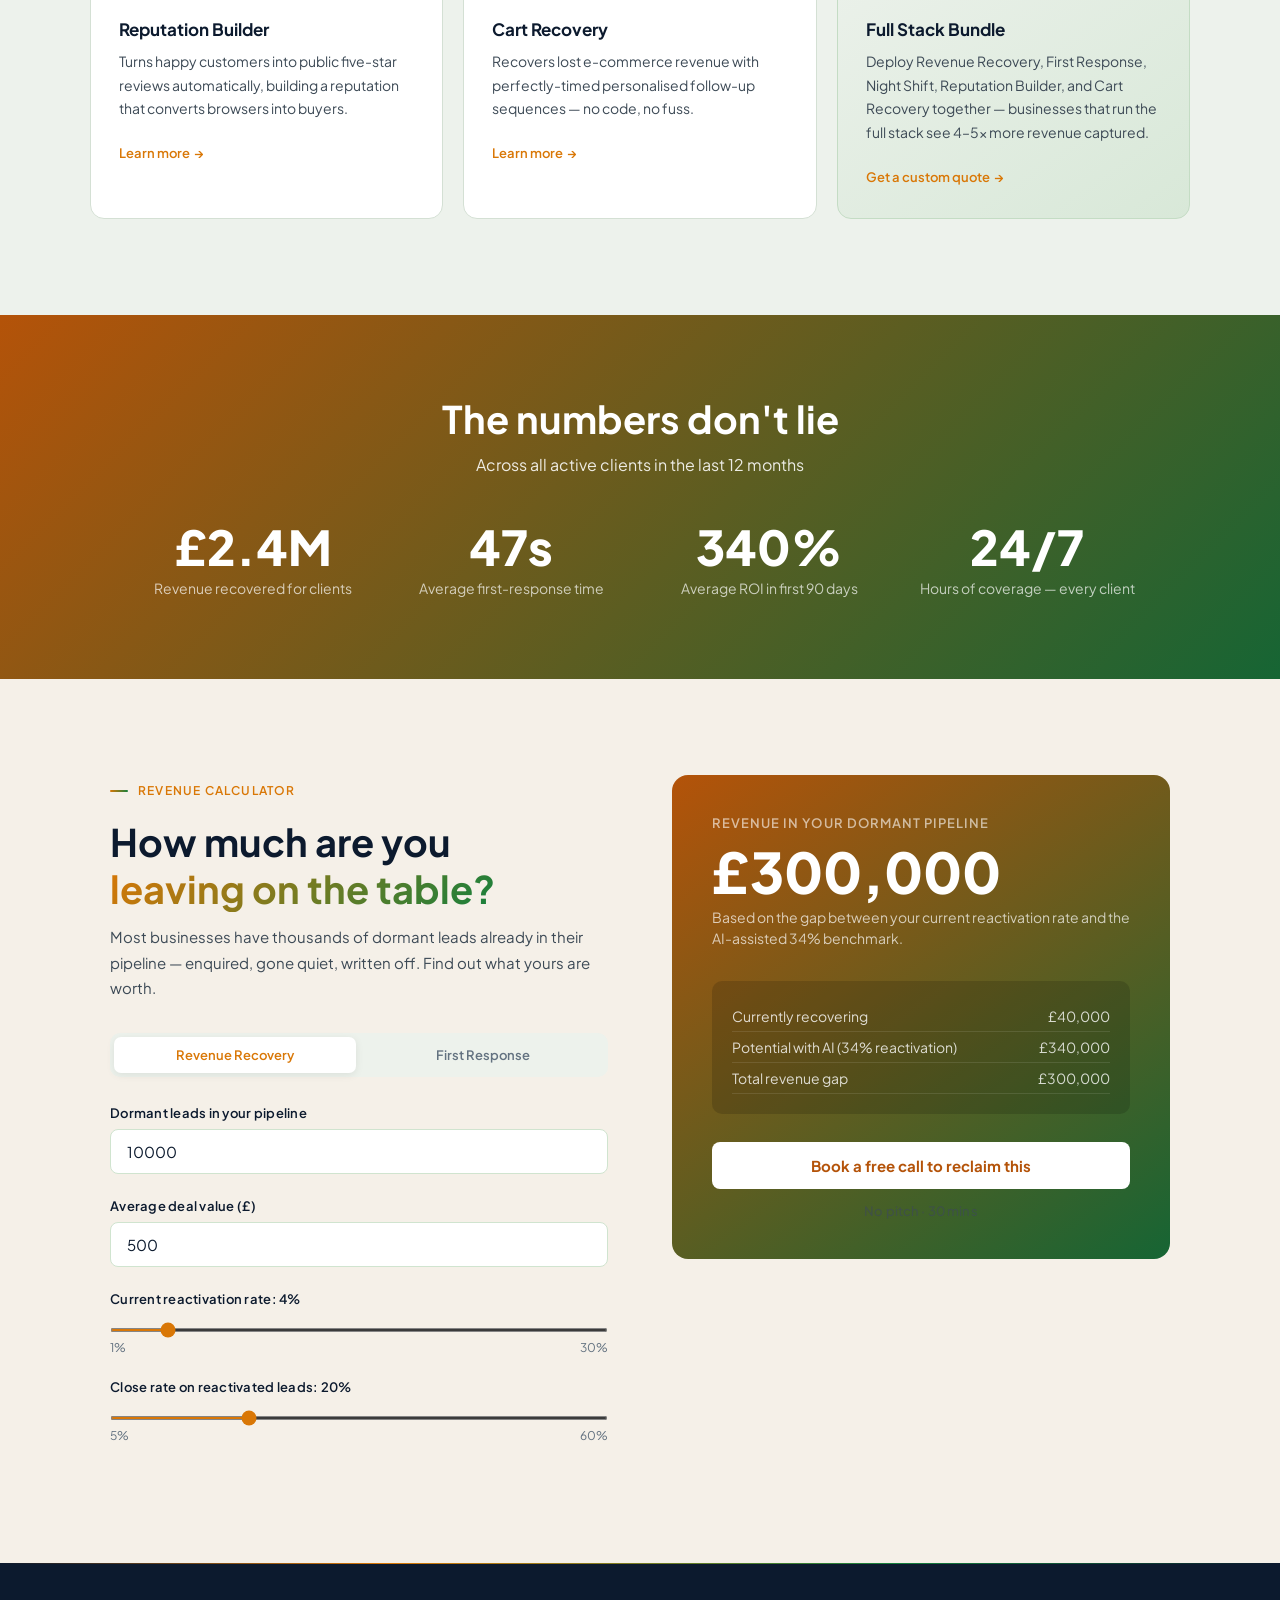
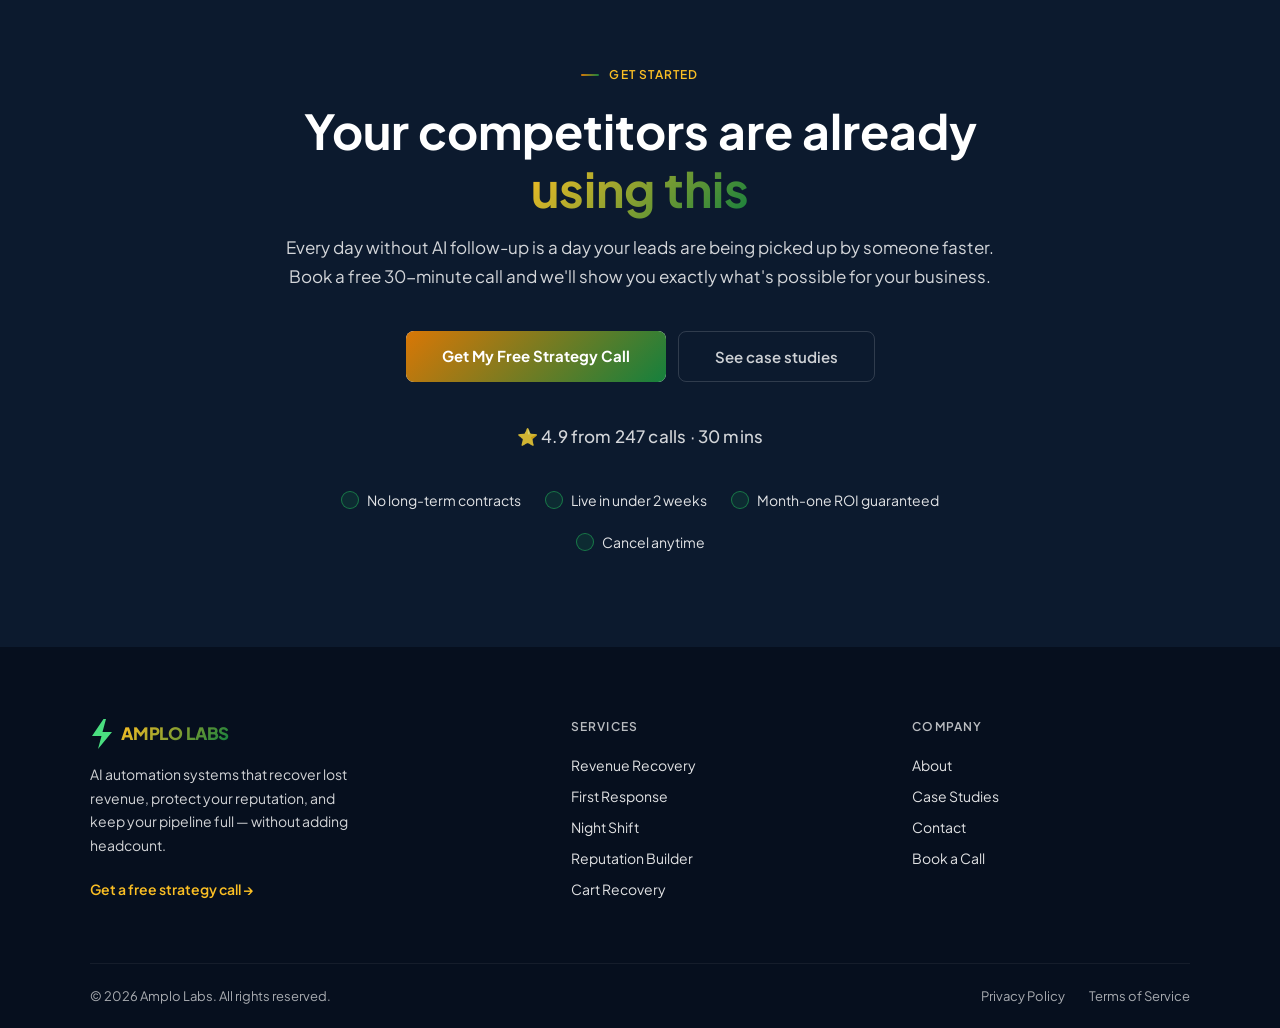
==== commit 1405d52b: "Update copyright year 2025 → 2026 https://claude.ai/code/session_0135YoXxFV4TihuNdLeP4Yaa" ====
--- a/ghl/index.html
+++ b/ghl/index.html
@@ -453,7 +453,7 @@
     </div>
   </div>
   <div class="footer-bar">
-    <p>© 2025 Amplo Labs. All rights reserved.</p>
+    <p>© 2026 Amplo Labs. All rights reserved.</p>
     <div style="display:flex;gap:24px">
       <a href="#">Privacy Policy</a>
       <a href="#">Terms of Service</a>
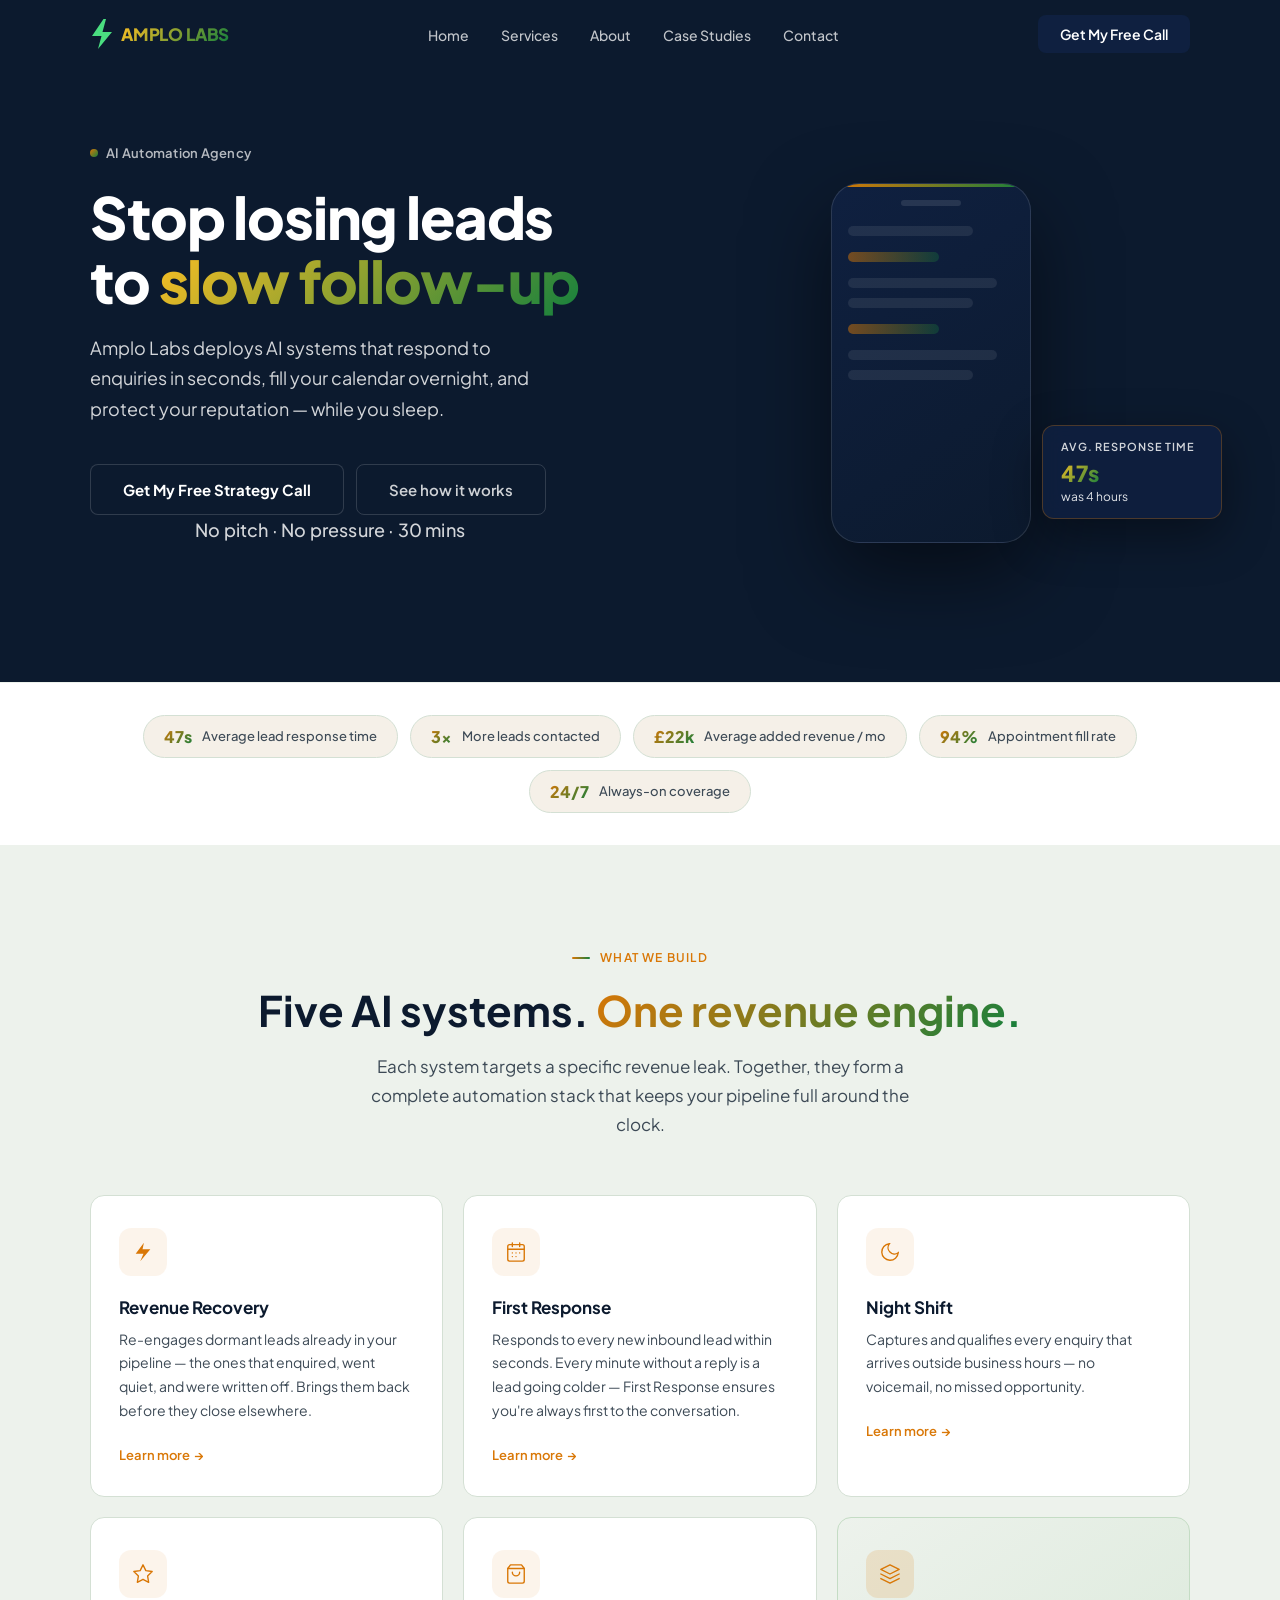
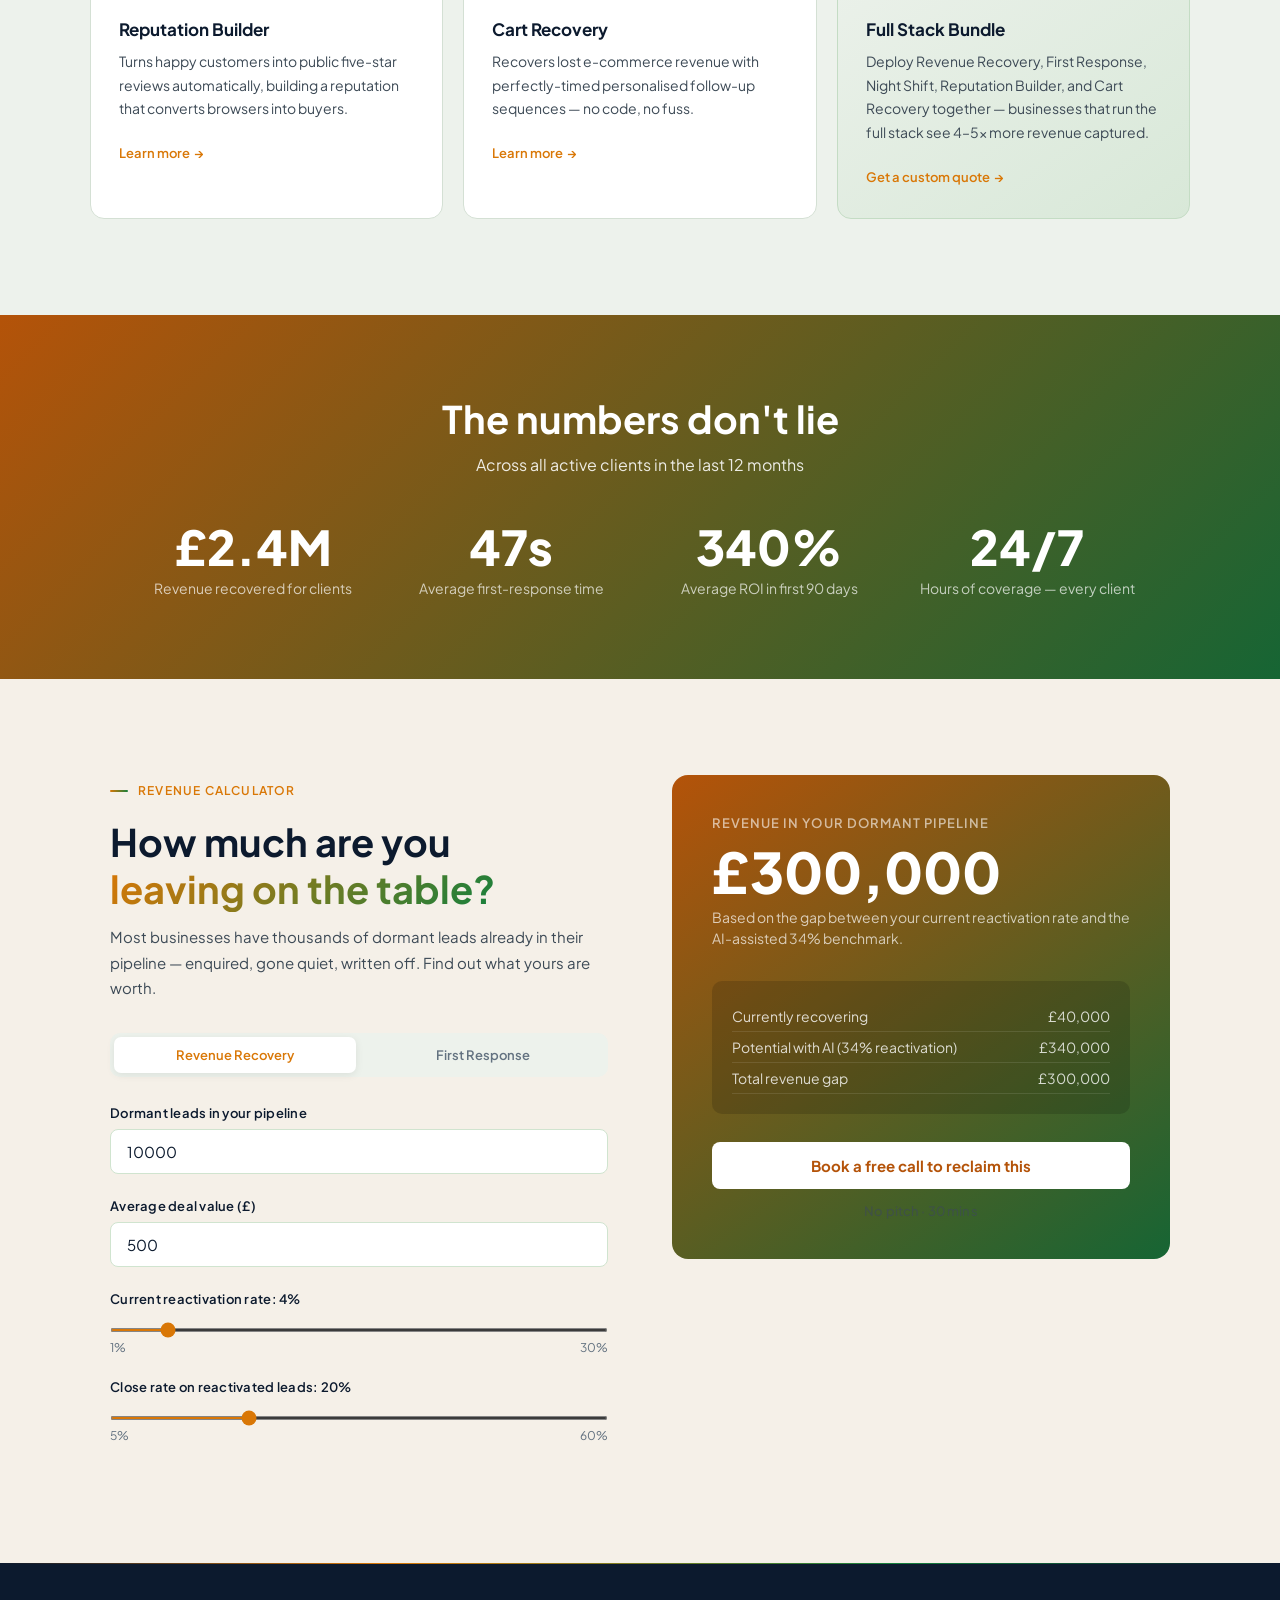
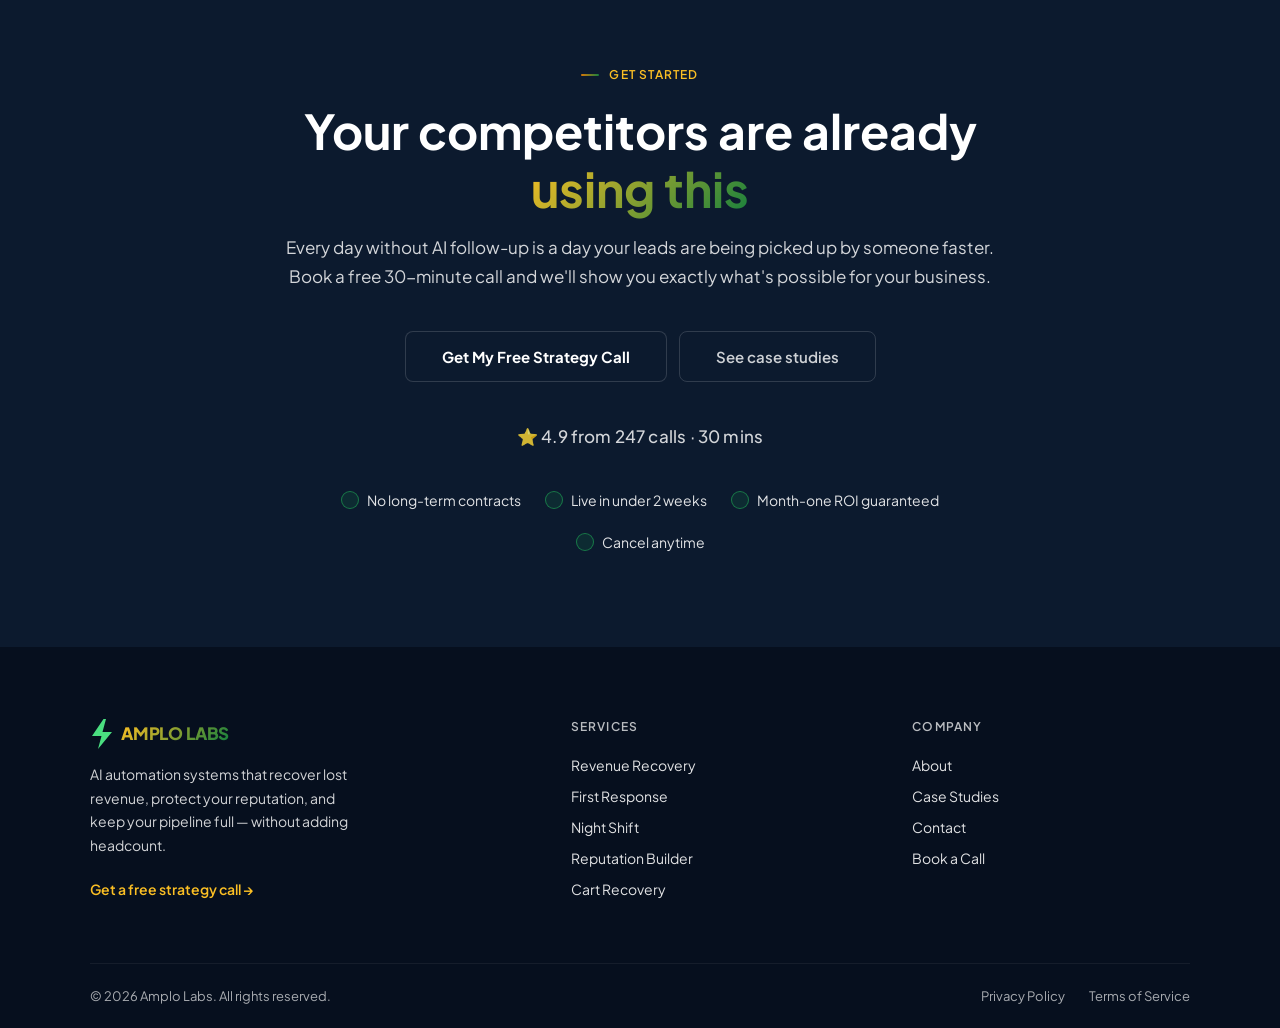
==== commit f5a302a5: "Align all primary CTA buttons to homepage hero button style All primary CTAs now share the same patt" ====
--- a/ghl/index.html
+++ b/ghl/index.html
@@ -147,9 +147,10 @@
 .cta-finale-inner h2 span{background:linear-gradient(135deg,#fbbf24,#15803d);-webkit-background-clip:text;-webkit-text-fill-color:transparent;background-clip:text}
 .cta-finale-inner p{font-size:17px;line-height:1.7;color:rgba(255,255,255,.82);margin:0 0 40px}
 .cta-finale-btns{display:flex;flex-wrap:wrap;gap:12px;justify-content:center;margin-bottom:40px}
-.cta-fin-primary{position:relative;overflow:hidden;font-size:15px;font-weight:700;padding:15px 36px;border-radius:8px;color:#fff;background:#fff;text-decoration:none;display:inline-block;transition:transform .2s}
-.cta-fin-primary::before{content:'';position:absolute;inset:0;background:linear-gradient(135deg,#d97706,#15803d)}
-.cta-fin-primary span{position:relative;z-index:1;color:#fff}
+.cta-fin-primary{position:relative;overflow:hidden;font-size:15px;font-weight:700;padding:15px 36px;border-radius:8px;color:#fff;background:#0c1a2e;border:1.5px solid rgba(255,255,255,.15);text-decoration:none;display:inline-block;transition:transform .2s}
+.cta-fin-primary::before{content:'';position:absolute;inset:0;background:linear-gradient(135deg,#d97706,#15803d);opacity:0;transition:opacity .25s}
+.cta-fin-primary span{position:relative;z-index:1}
+.cta-fin-primary:hover::before{opacity:1}
 .cta-fin-primary:hover{transform:translateY(-2px)}
 .cta-fin-secondary{font-size:15px;font-weight:600;padding:15px 36px;border-radius:8px;border:1.5px solid rgba(255,255,255,.15);color:rgba(255,255,255,.8);text-decoration:none;display:inline-block;transition:border-color .2s,color .2s}
 .cta-fin-secondary:hover{border-color:rgba(255,255,255,.4);color:#fff}
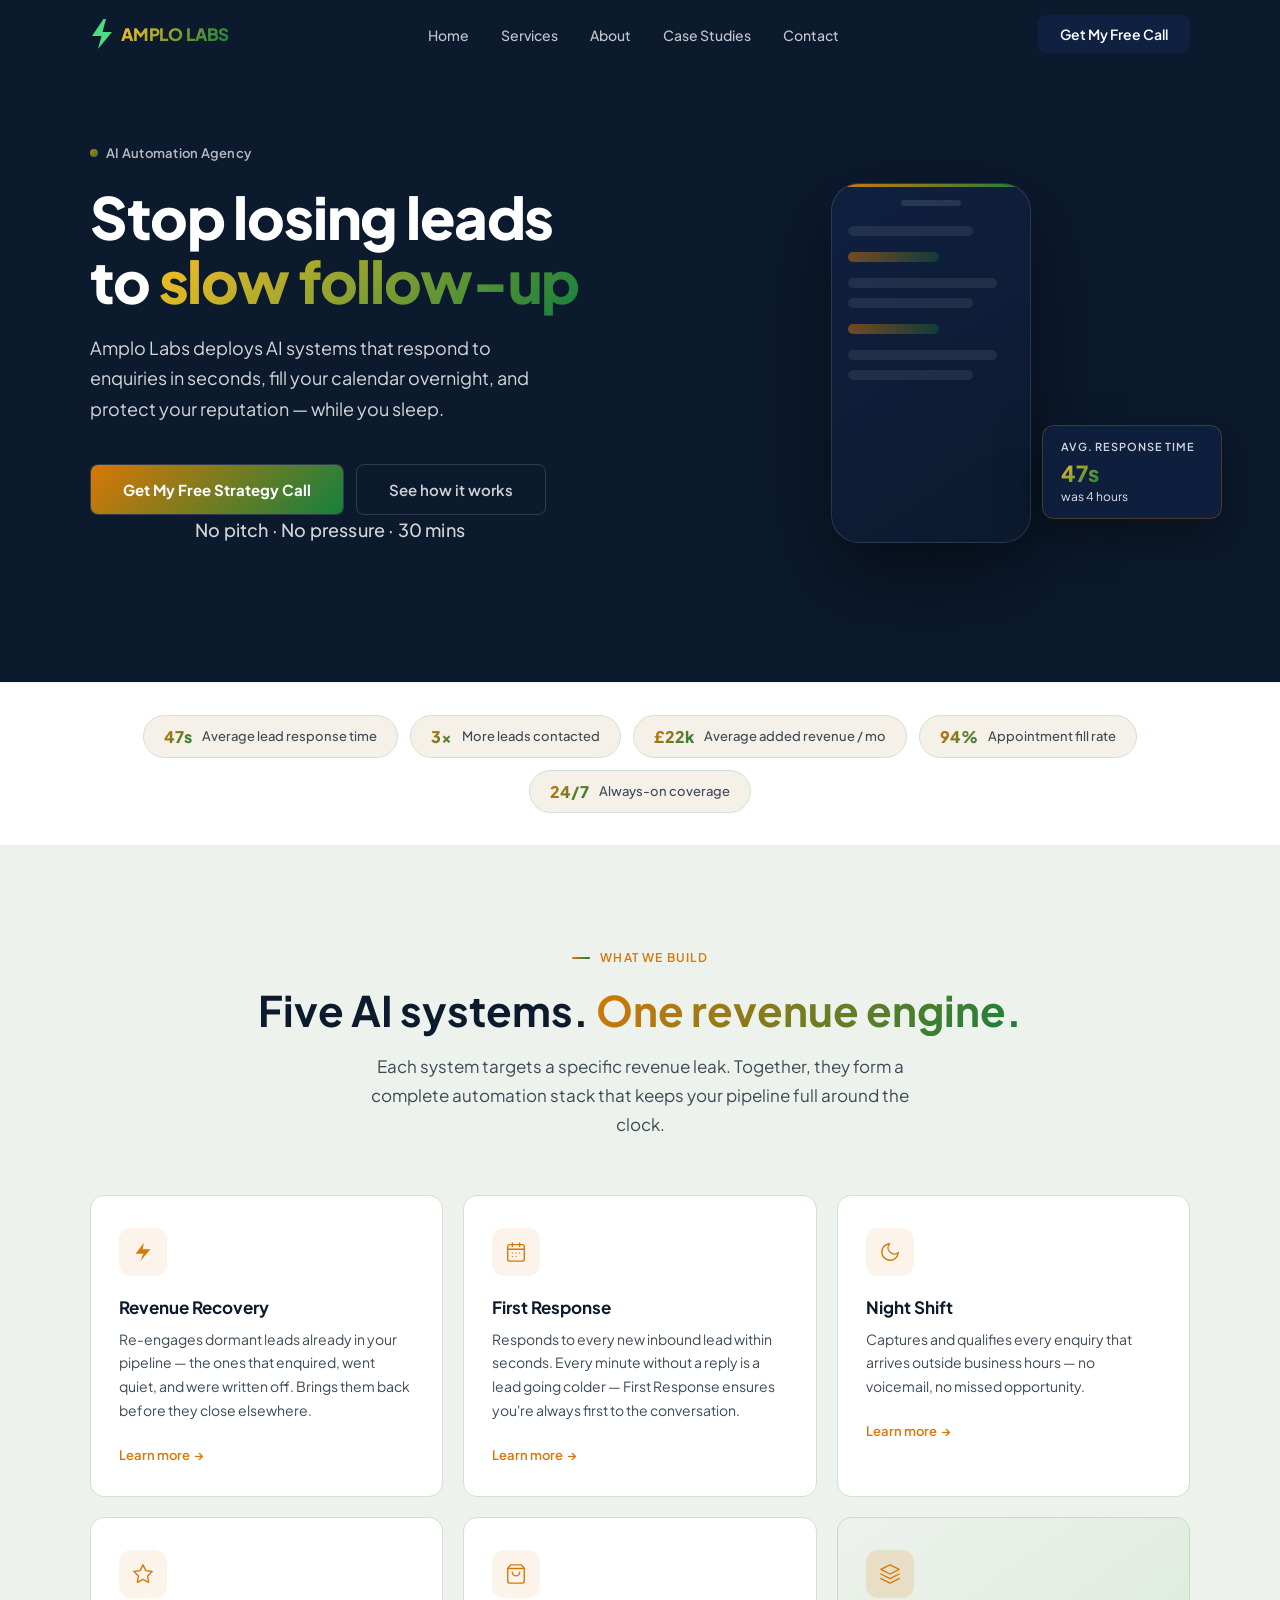
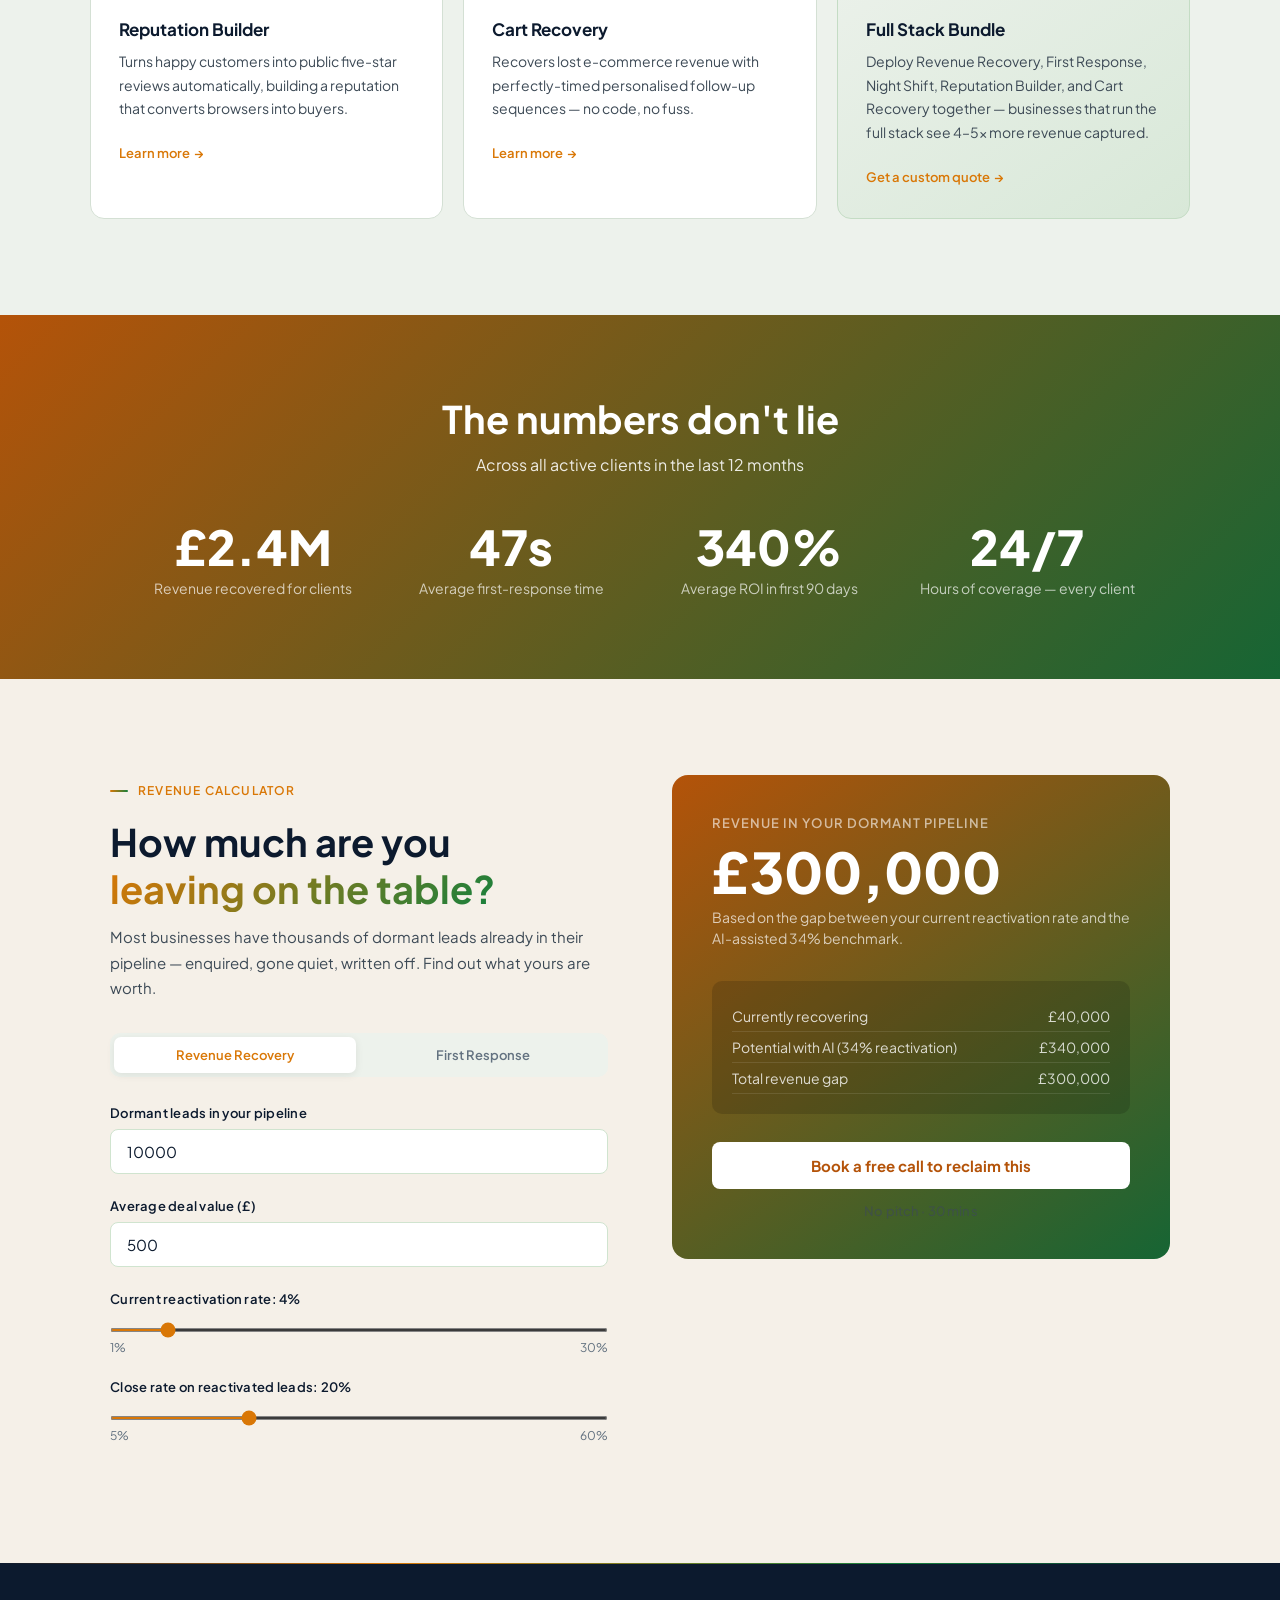
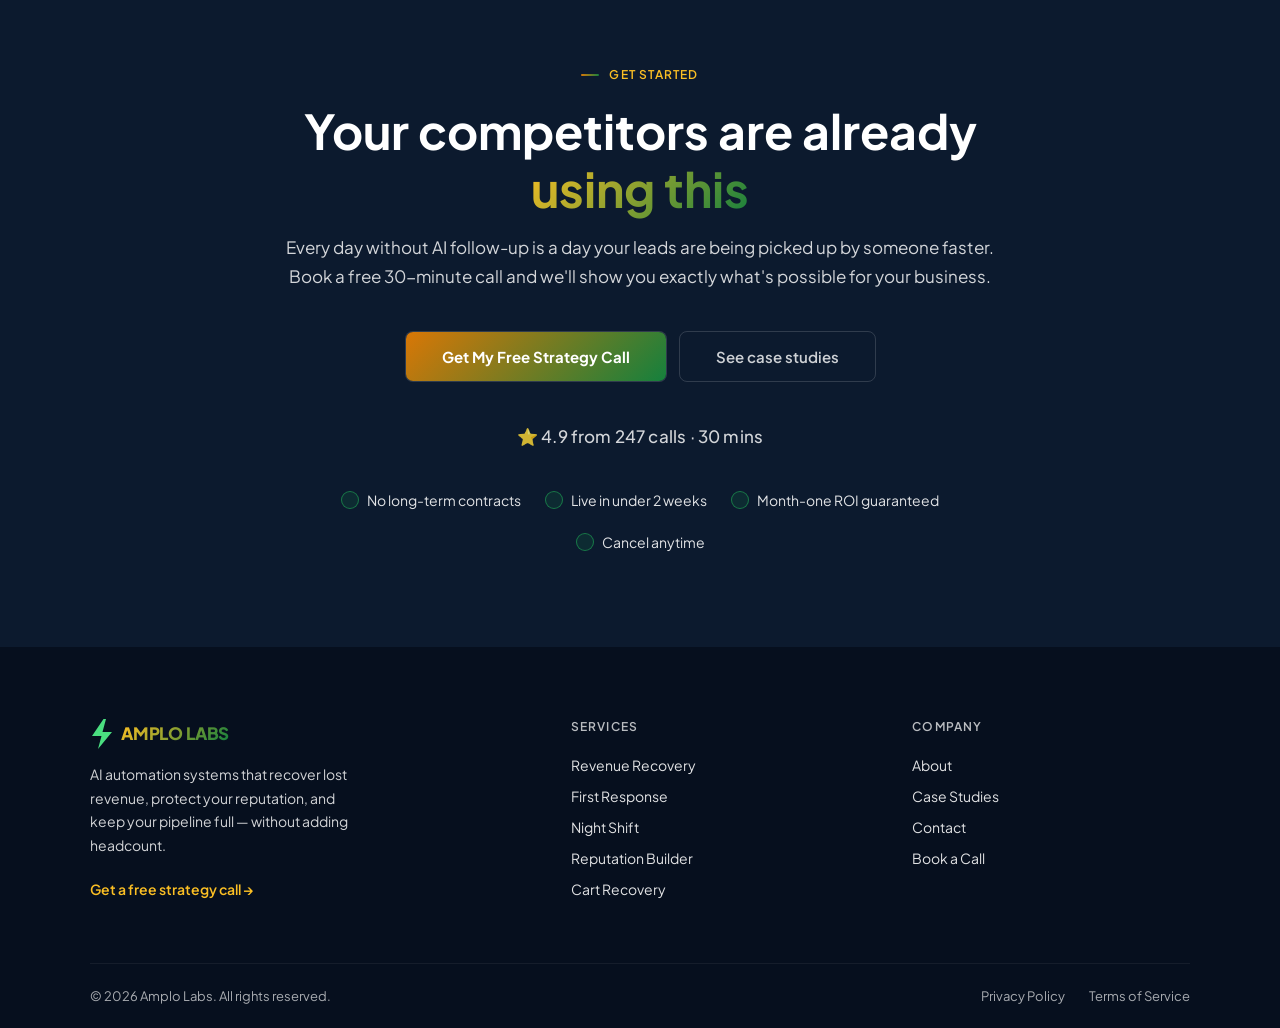
==== commit 93a18b2d: "Make primary CTA buttons always show amber-green gradient All primary CTA buttons now display the am" ====
--- a/ghl/index.html
+++ b/ghl/index.html
@@ -49,10 +49,9 @@
 .hero-text p{font-size:18px;line-height:1.7;color:rgba(255,255,255,.82);margin:0 0 40px;max-width:480px}
 .hero-btns{display:flex;flex-wrap:wrap;gap:12px}
 .hero-btn-primary{position:relative;overflow:hidden;font-size:15px;font-weight:700;padding:15px 32px;border-radius:8px;border:none;cursor:pointer;color:#fff;background:#0c1a2e;text-decoration:none;display:inline-block;transition:transform .2s;border:1.5px solid rgba(255,255,255,.15)}
-.hero-btn-primary::before{content:'';position:absolute;inset:0;background:linear-gradient(135deg,#d97706,#15803d);opacity:0;transition:opacity .25s}
+.hero-btn-primary::before{content:'';position:absolute;inset:0;background:linear-gradient(135deg,#d97706,#15803d);opacity:1}
 .hero-btn-primary span{position:relative;z-index:1}
-.hero-btn-primary:hover::before{opacity:1}
-.hero-btn-primary:hover{transform:translateY(-2px)}
+.hero-btn-primary:hover{transform:translateY(-2px);box-shadow:0 8px 24px rgba(217,119,6,.4)}
 .hero-btn-secondary{font-size:15px;font-weight:600;padding:15px 32px;border-radius:8px;border:1.5px solid rgba(255,255,255,.15);color:rgba(255,255,255,.8);background:transparent;text-decoration:none;display:inline-block;transition:border-color .2s,color .2s}
 .hero-btn-secondary:hover{border-color:rgba(255,255,255,.4);color:#fff}
 .hero-visual{position:relative;display:flex;justify-content:center;align-items:center}
@@ -148,10 +147,9 @@
 .cta-finale-inner p{font-size:17px;line-height:1.7;color:rgba(255,255,255,.82);margin:0 0 40px}
 .cta-finale-btns{display:flex;flex-wrap:wrap;gap:12px;justify-content:center;margin-bottom:40px}
 .cta-fin-primary{position:relative;overflow:hidden;font-size:15px;font-weight:700;padding:15px 36px;border-radius:8px;color:#fff;background:#0c1a2e;border:1.5px solid rgba(255,255,255,.15);text-decoration:none;display:inline-block;transition:transform .2s}
-.cta-fin-primary::before{content:'';position:absolute;inset:0;background:linear-gradient(135deg,#d97706,#15803d);opacity:0;transition:opacity .25s}
+.cta-fin-primary::before{content:'';position:absolute;inset:0;background:linear-gradient(135deg,#d97706,#15803d);opacity:1}
 .cta-fin-primary span{position:relative;z-index:1}
-.cta-fin-primary:hover::before{opacity:1}
-.cta-fin-primary:hover{transform:translateY(-2px)}
+.cta-fin-primary:hover{transform:translateY(-2px);box-shadow:0 8px 24px rgba(217,119,6,.4)}
 .cta-fin-secondary{font-size:15px;font-weight:600;padding:15px 36px;border-radius:8px;border:1.5px solid rgba(255,255,255,.15);color:rgba(255,255,255,.8);text-decoration:none;display:inline-block;transition:border-color .2s,color .2s}
 .cta-fin-secondary:hover{border-color:rgba(255,255,255,.4);color:#fff}
 .cta-trust-row{display:flex;flex-wrap:wrap;justify-content:center;gap:24px}
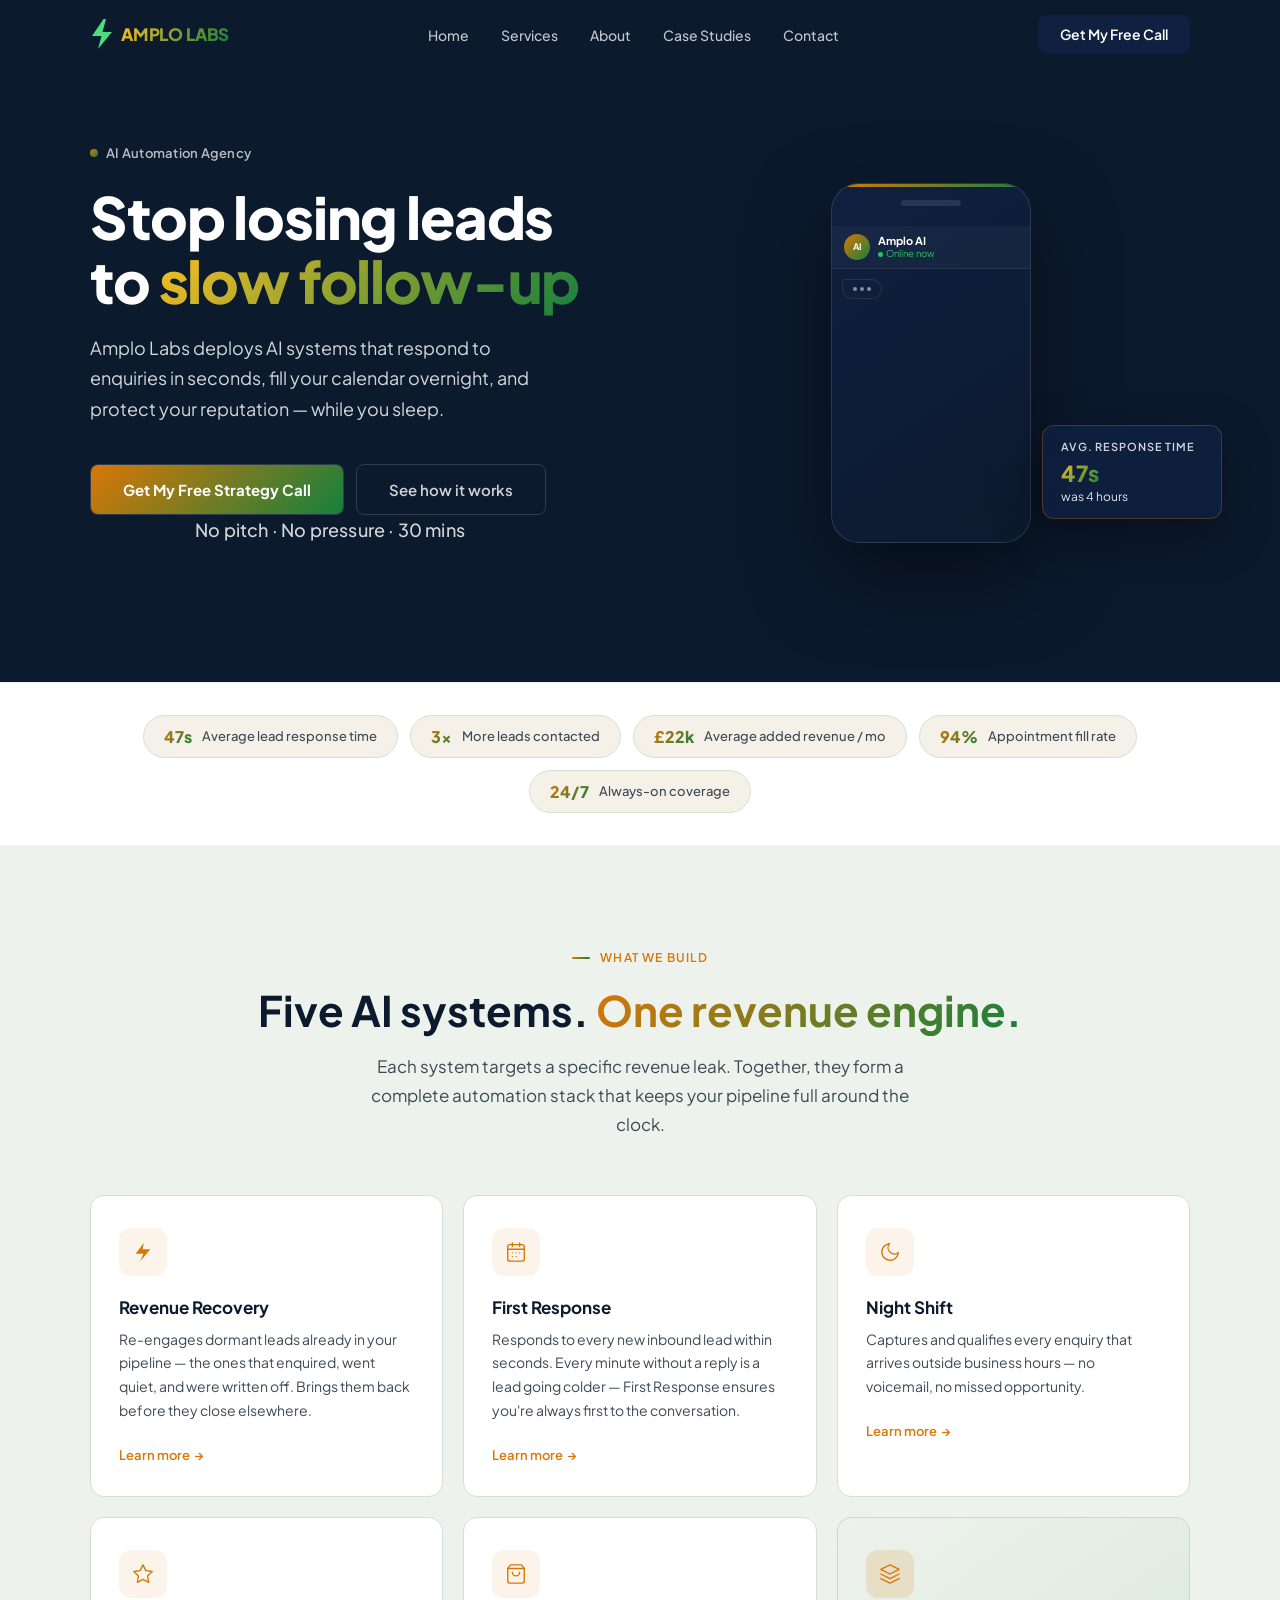
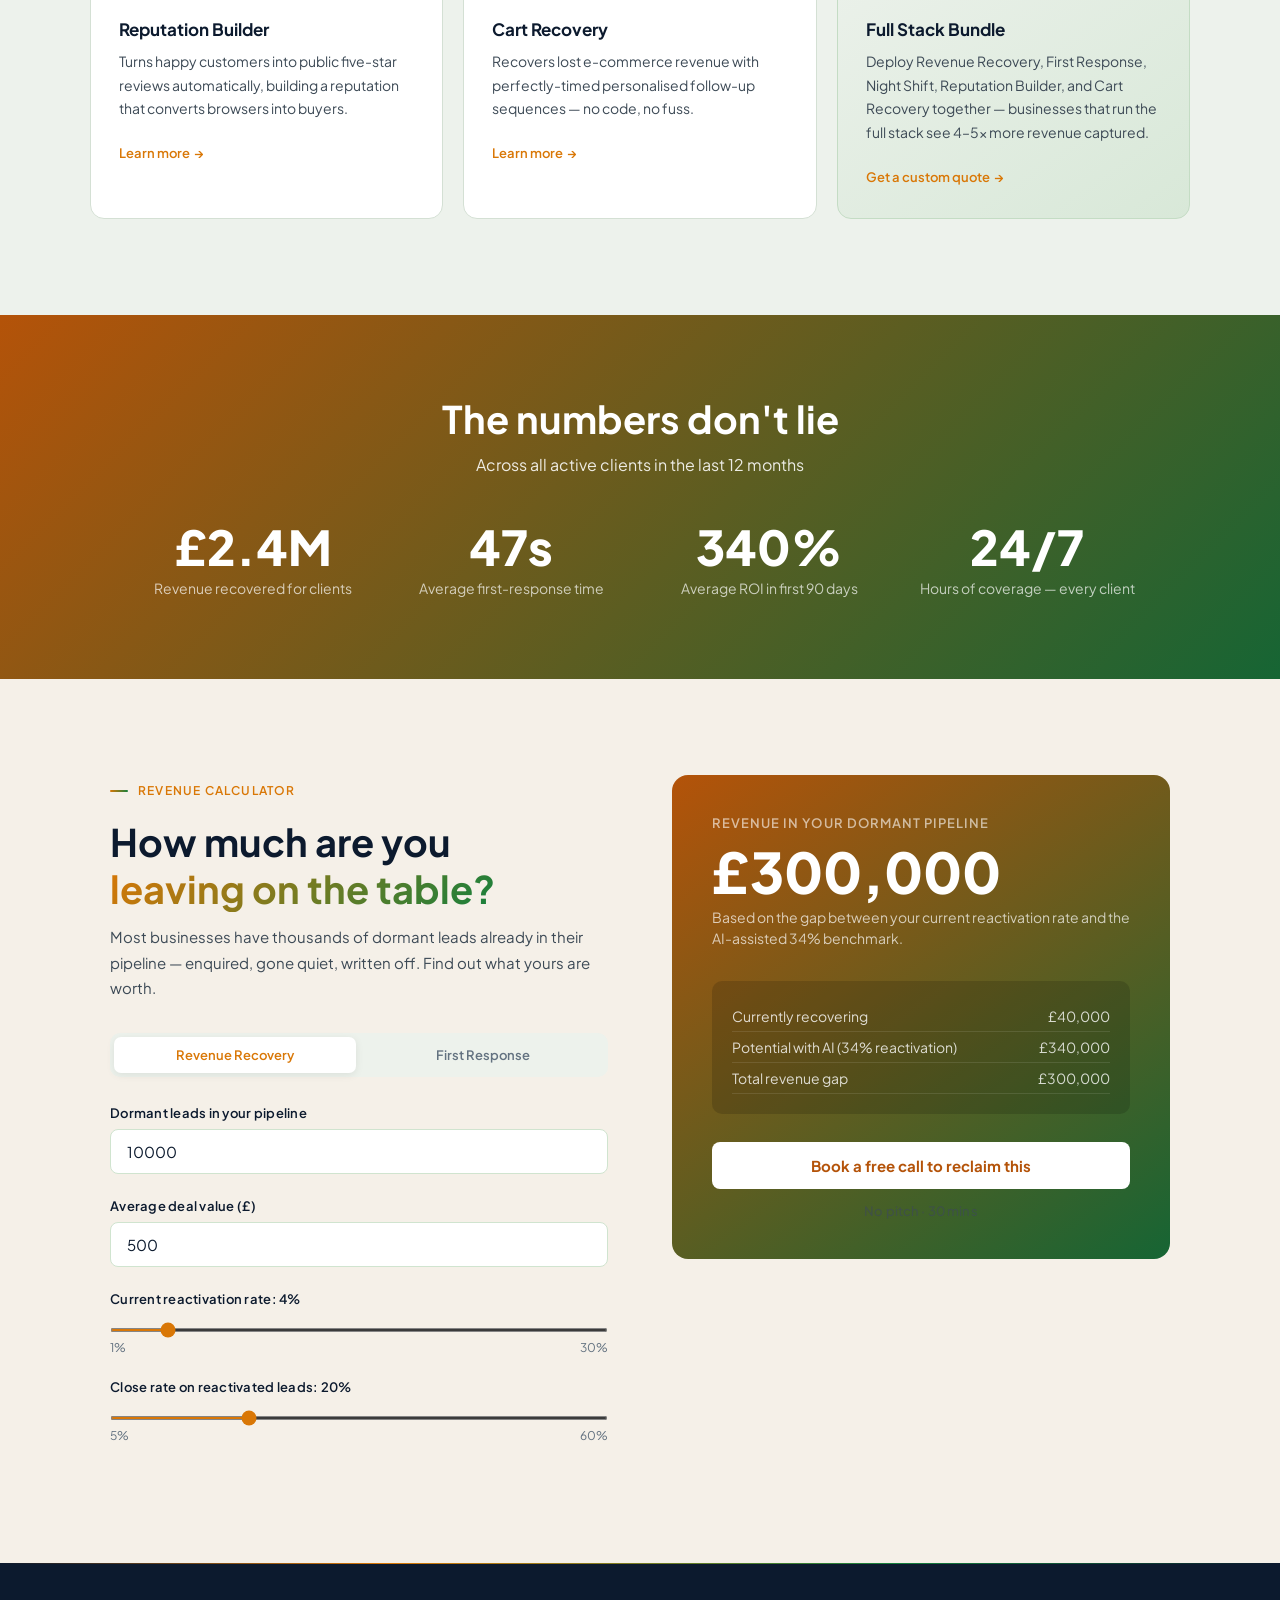
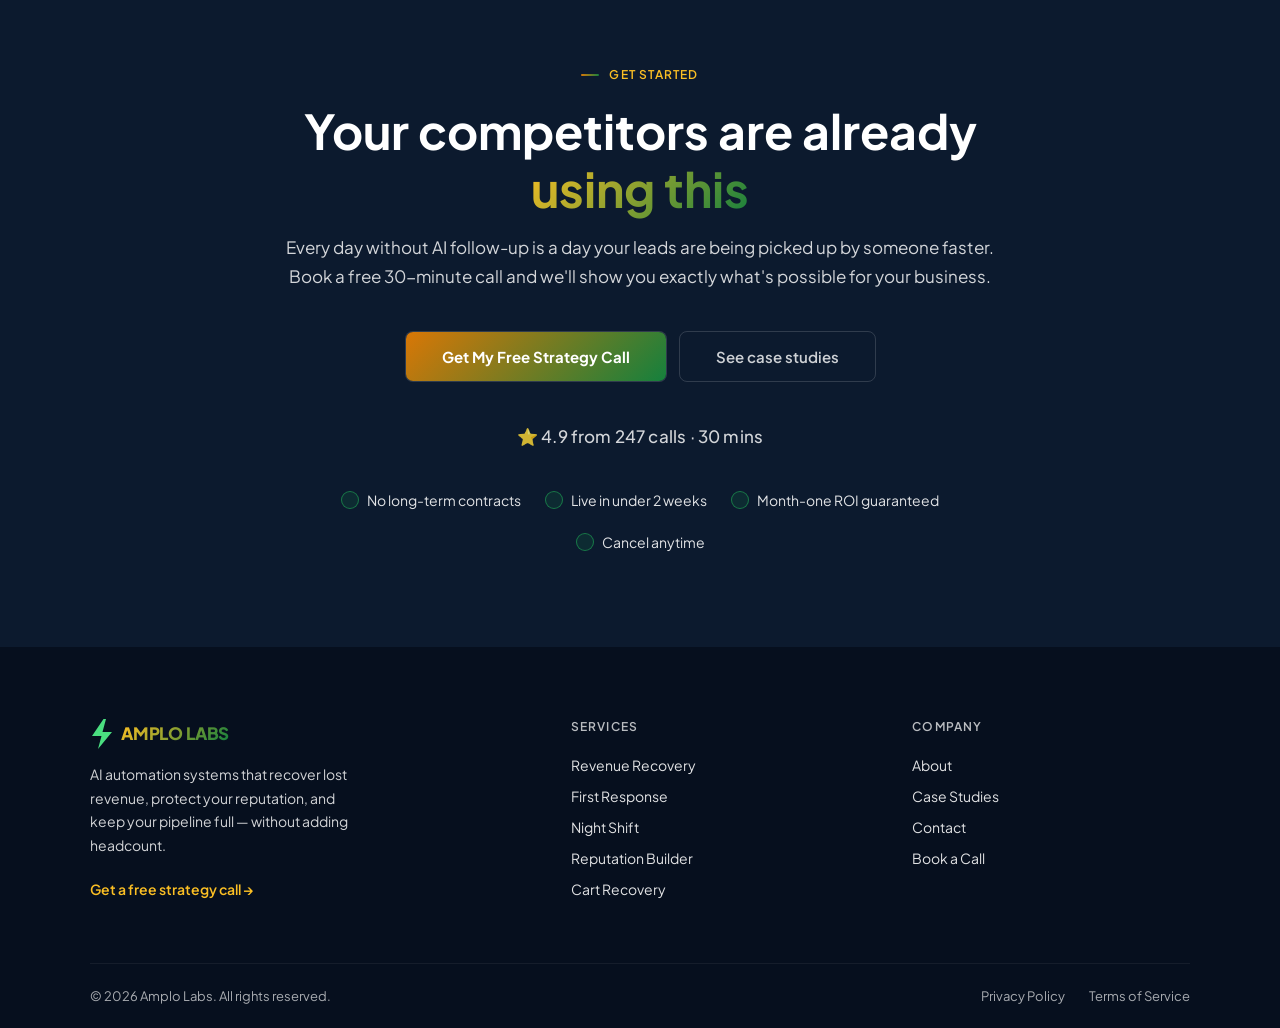
==== commit 96438490: "Replace hero phone placeholder with live chat qualification demo Animated SMS-style chat plays out a" ====
--- a/ghl/index.html
+++ b/ghl/index.html
@@ -69,6 +69,30 @@
 .hero-float-val{font-size:22px;font-weight:800;color:#fff}
 .hero-float-val span{background:linear-gradient(135deg,#fbbf24,#15803d);-webkit-background-clip:text;-webkit-text-fill-color:transparent;background-clip:text}
 .hero-float-sub{font-size:12px;color:rgba(255,255,255,.88);margin-top:2px}
+
+/* ── HERO CHAT UI ── */
+.chat-hdr{display:flex;align-items:center;gap:8px;padding:8px 12px;border-bottom:1px solid rgba(255,255,255,.07);background:rgba(255,255,255,.03)}
+.chat-hdr-av{width:26px;height:26px;border-radius:50%;background:linear-gradient(135deg,#d97706,#15803d);display:flex;align-items:center;justify-content:center;font-size:9px;font-weight:700;color:#fff;flex-shrink:0}
+.chat-hdr-name{font-size:11px;font-weight:700;color:#fff;line-height:1.3}
+.chat-hdr-online{font-size:9.5px;color:#22c55e;display:flex;align-items:center;gap:3px;line-height:1.2}
+.chat-hdr-online span{width:5px;height:5px;border-radius:50%;background:#22c55e;display:block;flex-shrink:0}
+.chat-msgs{padding:10px 10px 6px;display:flex;flex-direction:column;gap:5px;overflow:hidden;height:272px}
+.chat-bubble{max-width:80%;padding:6px 9px;border-radius:10px;font-size:10px;line-height:1.5;opacity:0;animation:msgIn .2s ease forwards;word-break:break-word}
+.chat-bubble.bot{align-self:flex-start;background:rgba(15,32,64,.9);border:1px solid rgba(217,119,6,.2);color:rgba(255,255,255,.85);border-radius:3px 10px 10px 10px}
+.chat-bubble.lead{align-self:flex-end;background:linear-gradient(135deg,rgba(180,83,9,.85),rgba(22,101,52,.75));color:#fff;border-radius:10px 3px 10px 10px}
+@keyframes msgIn{from{opacity:0;transform:translateY(5px)}to{opacity:1;transform:none}}
+.chat-typing{align-self:flex-start;display:flex;align-items:center;gap:3px;padding:7px 10px;background:rgba(15,32,64,.9);border:1px solid rgba(217,119,6,.2);border-radius:3px 10px 10px 10px}
+.chat-typing span{width:4px;height:4px;border-radius:50%;background:rgba(255,255,255,.5);animation:typDot 1.1s ease-in-out infinite}
+.chat-typing span:nth-child(2){animation-delay:.18s}
+.chat-typing span:nth-child(3){animation-delay:.36s}
+@keyframes typDot{0%,60%,100%{transform:translateY(0);opacity:.35}30%{transform:translateY(-3px);opacity:1}}
+.chat-qual{position:absolute;inset:0;display:flex;flex-direction:column;align-items:center;justify-content:center;background:rgba(4,12,24,.94);border-radius:27px;opacity:0;transition:opacity .5s;pointer-events:none;gap:4px}
+.chat-qual.show{opacity:1}
+.qual-check{width:52px;height:52px;border-radius:50%;background:linear-gradient(135deg,#15803d,#166534);display:flex;align-items:center;justify-content:center;font-size:22px;color:#fff;box-shadow:0 0 28px rgba(34,197,94,.4);margin-bottom:8px}
+.qual-title{font-size:13px;font-weight:800;color:#22c55e;letter-spacing:.05em;margin-bottom:6px}
+.qual-badges{display:flex;flex-wrap:wrap;gap:4px;justify-content:center;padding:0 14px}
+.qual-badge{font-size:9px;font-weight:600;padding:3px 7px;border-radius:100px;background:rgba(34,197,94,.12);border:1px solid rgba(34,197,94,.28);color:#86efac;letter-spacing:.03em}
+
 @media(max-width:768px){.hero-inner{grid-template-columns:1fr;gap:48px}.hero-visual{display:none}.hero-wrap{padding-top:100px!important}}
 
 /* ── STATS BAR ── */
@@ -254,14 +278,23 @@
     <div class="hero-visual">
       <div class="hero-phone">
         <div class="hero-phone-notch"></div>
-        <div class="hero-phone-screen">
-          <div class="hero-phone-row w75"></div>
-          <div class="hero-phone-row w55 accent" style="margin-top:16px"></div>
-          <div class="hero-phone-row w90" style="margin-top:16px"></div>
-          <div class="hero-phone-row w75"></div>
-          <div class="hero-phone-row w55 accent" style="margin-top:16px"></div>
-          <div class="hero-phone-row w90" style="margin-top:16px"></div>
-          <div class="hero-phone-row w75"></div>
+        <div class="chat-hdr">
+          <div class="chat-hdr-av">AI</div>
+          <div>
+            <div class="chat-hdr-name">Amplo AI</div>
+            <div class="chat-hdr-online"><span></span>Online now</div>
+          </div>
+        </div>
+        <div class="chat-msgs" id="heroChat"></div>
+        <div class="chat-qual" id="heroQual">
+          <div class="qual-check">✓</div>
+          <div class="qual-title">Qualified Lead</div>
+          <div class="qual-badges">
+            <span class="qual-badge">Budget ✓</span>
+            <span class="qual-badge">Authority ✓</span>
+            <span class="qual-badge">Need ✓</span>
+            <span class="qual-badge">Timing ✓</span>
+          </div>
         </div>
       </div>
       <div class="hero-float-card">
@@ -546,6 +579,56 @@
 });
 ['calcLeads','calcDeal','calcRate','calcConv'].forEach(id => document.getElementById(id).addEventListener('input', calcUpdate));
 setCalcMode('rr');
+
+/* ── HERO CHAT ANIMATION ── */
+(function(){
+  var C=document.getElementById('heroChat');
+  var Q=document.getElementById('heroQual');
+  if(!C||!Q)return;
+  var msgs=[
+    {s:'bot', t:"Hi! Saw you were looking into faster lead follow-up — what's slowing your team down most?"},
+    {s:'lead',t:"We lose leads because nobody follows up fast enough"},
+    {s:'bot', t:"Got it. Roughly how many new leads come in each month?"},
+    {s:'lead',t:"Around 150 to 200"},
+    {s:'bot', t:"And are you the one who decides on tools like this?"},
+    {s:'lead',t:"Yes — I own the sales budget"}
+  ];
+  var timing=[[700,1100],[400,650],[500,950],[400,600],[500,950],[400,600]];
+  var i=0;
+  function addBubble(side,text){
+    var b=document.createElement('div');
+    b.className='chat-bubble '+side;
+    b.textContent=text;
+    C.appendChild(b);
+    C.scrollTop=C.scrollHeight;
+  }
+  function addTyping(){
+    var d=document.createElement('div');
+    d.className='chat-typing';
+    d.innerHTML='<span></span><span></span><span></span>';
+    C.appendChild(d);
+    C.scrollTop=C.scrollHeight;
+    return d;
+  }
+  function next(){
+    if(i>=msgs.length){
+      setTimeout(function(){Q.classList.add('show');setTimeout(reset,4500);},600);
+      return;
+    }
+    var m=msgs[i],tm=timing[i];
+    setTimeout(function(){
+      var typ=addTyping();
+      setTimeout(function(){typ.remove();addBubble(m.s,m.t);i++;next();},tm[1]);
+    },tm[0]);
+  }
+  function reset(){
+    C.innerHTML='';
+    Q.classList.remove('show');
+    i=0;
+    setTimeout(next,1400);
+  }
+  setTimeout(next,900);
+})();
 </script>
 
 <script>
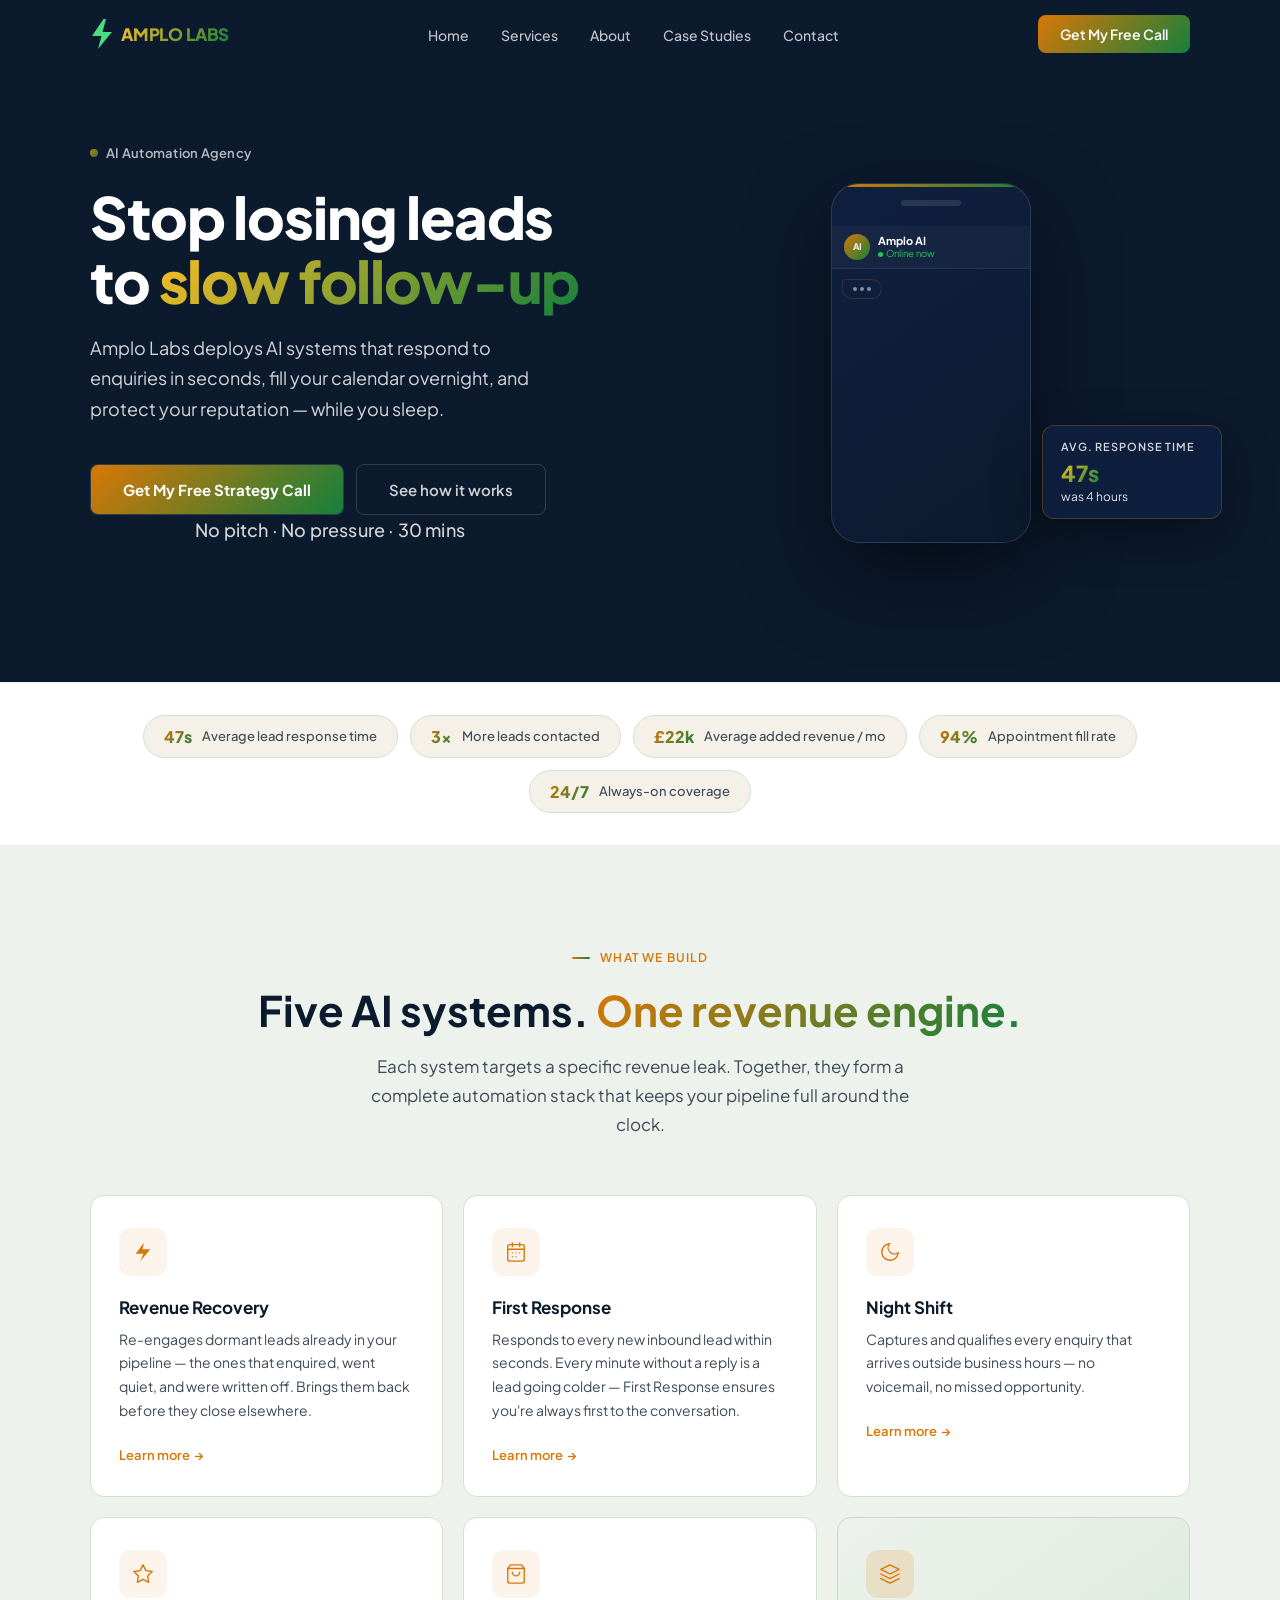
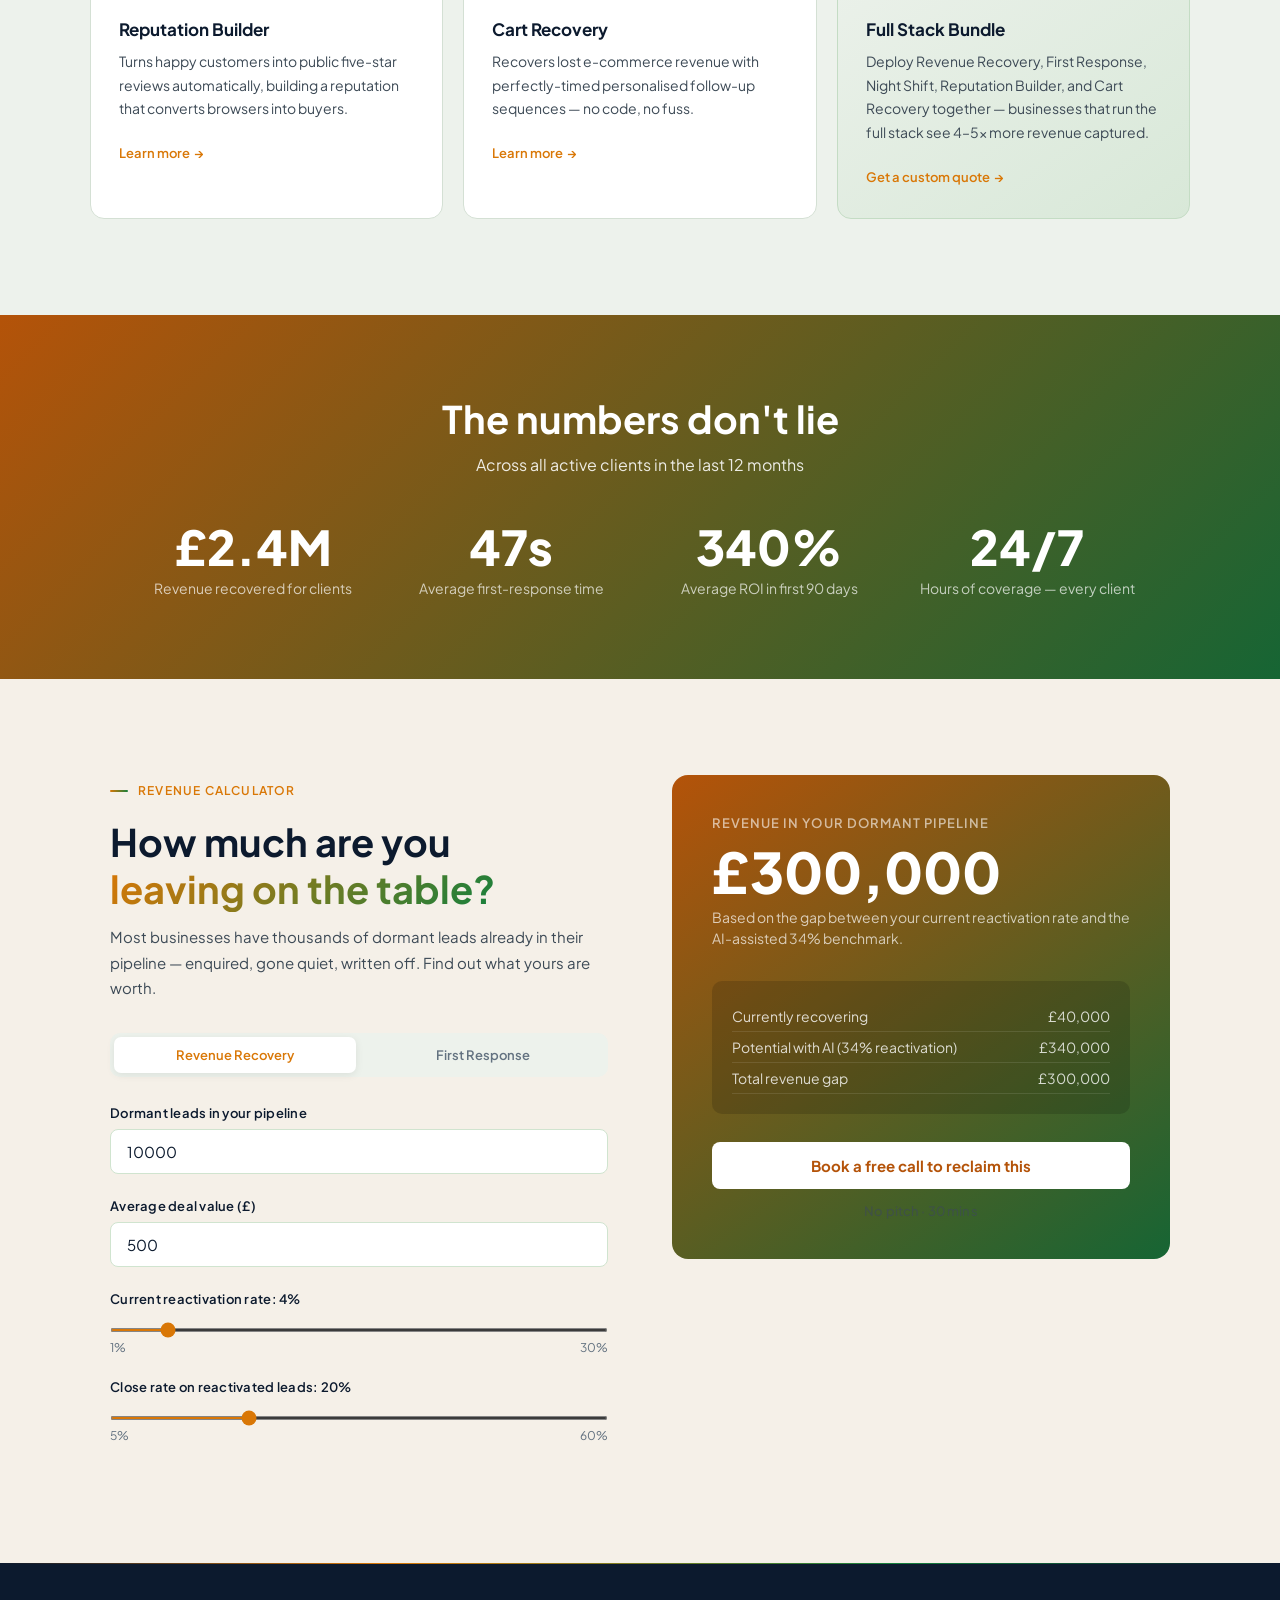
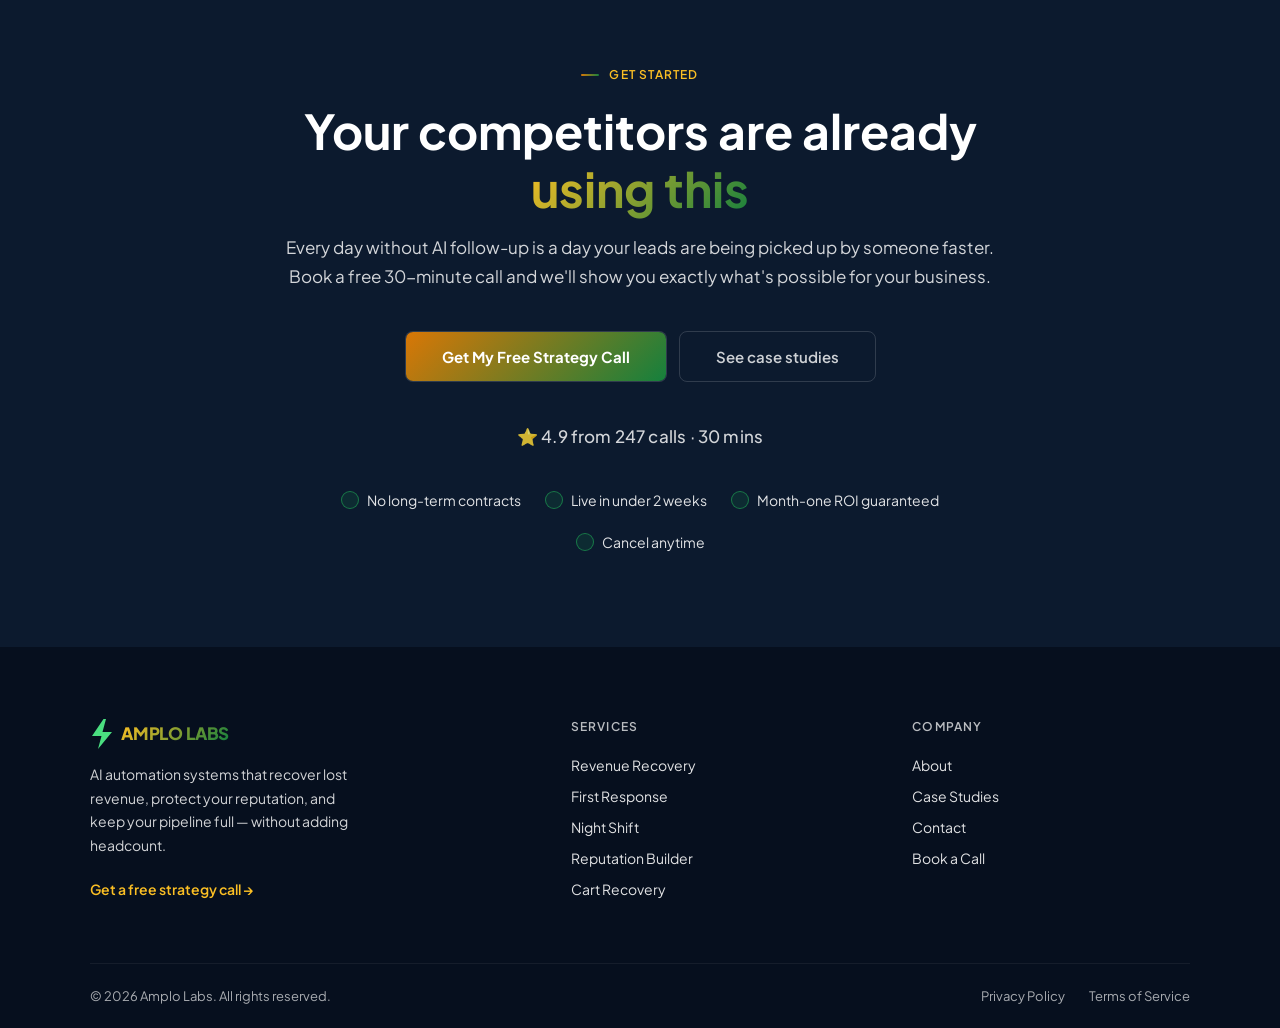
==== commit 65b82798: "Show amber-green gradient on nav CTA button by default Nav 'Get My Free Call' button now always disp" ====
--- a/ghl/index.html
+++ b/ghl/index.html
@@ -23,10 +23,9 @@
 .nav-links a:hover{color:#fff}
 .nav-links a:hover::after{width:100%}
 .nav-cta{position:relative;overflow:hidden;font-size:14px;font-weight:600;padding:10px 22px;border-radius:8px;border:none;cursor:pointer;color:#fff;background:#0f2040;text-decoration:none;transition:transform .2s;display:inline-block}
-.nav-cta::before{content:'';position:absolute;inset:0;background:linear-gradient(135deg,#d97706,#15803d);opacity:0;transition:opacity .25s}
+.nav-cta::before{content:'';position:absolute;inset:0;background:linear-gradient(135deg,#d97706,#15803d);opacity:1}
 .nav-cta span{position:relative;z-index:1}
-.nav-cta:hover::before{opacity:1}
-.nav-cta:hover{transform:translateY(-1px)}
+.nav-cta:hover{transform:translateY(-1px);box-shadow:0 6px 20px rgba(217,119,6,.4)}
 .nav-hamburger{display:none;flex-direction:column;gap:5px;cursor:pointer;background:none;border:none;padding:4px}
 .nav-hamburger span{display:block;width:22px;height:2px;background:#fff;border-radius:2px;transition:transform .3s,opacity .3s}
 .nav-hamburger.open span:nth-child(1){transform:translateY(7px) rotate(45deg)}
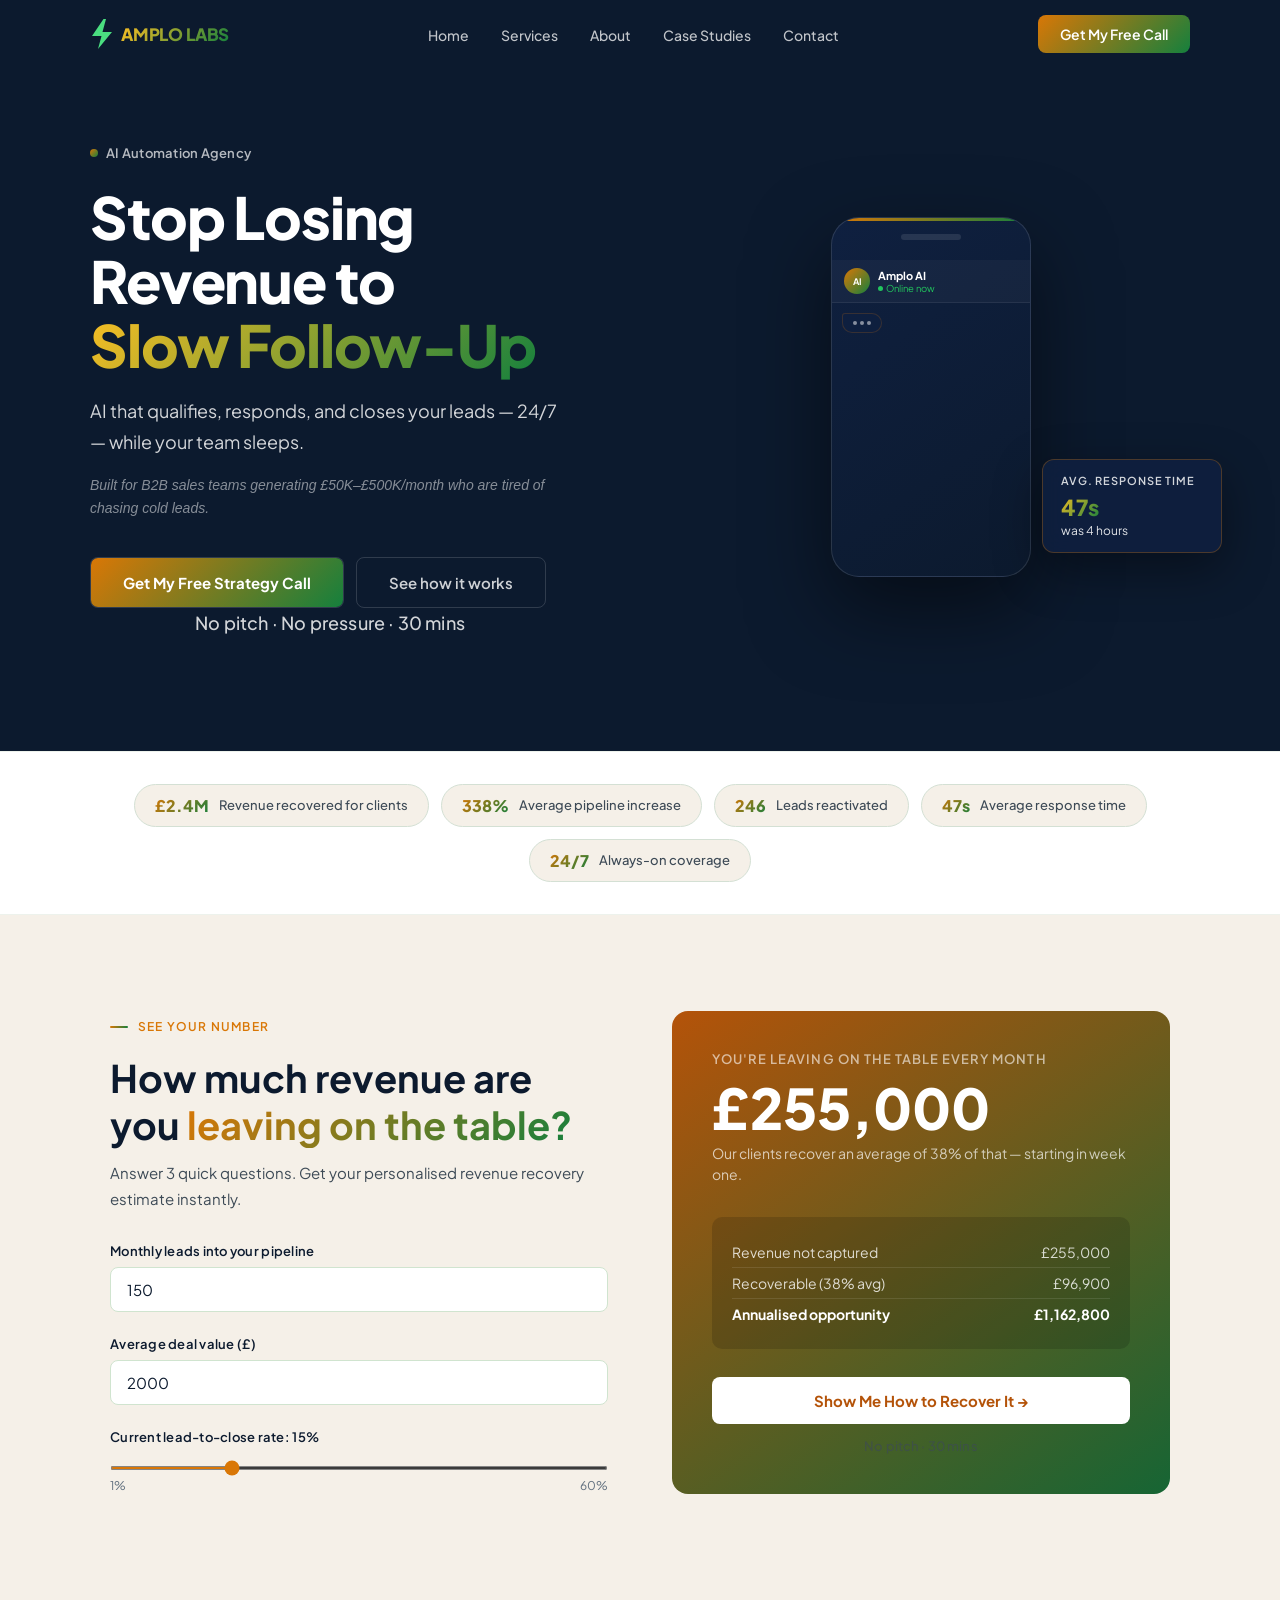
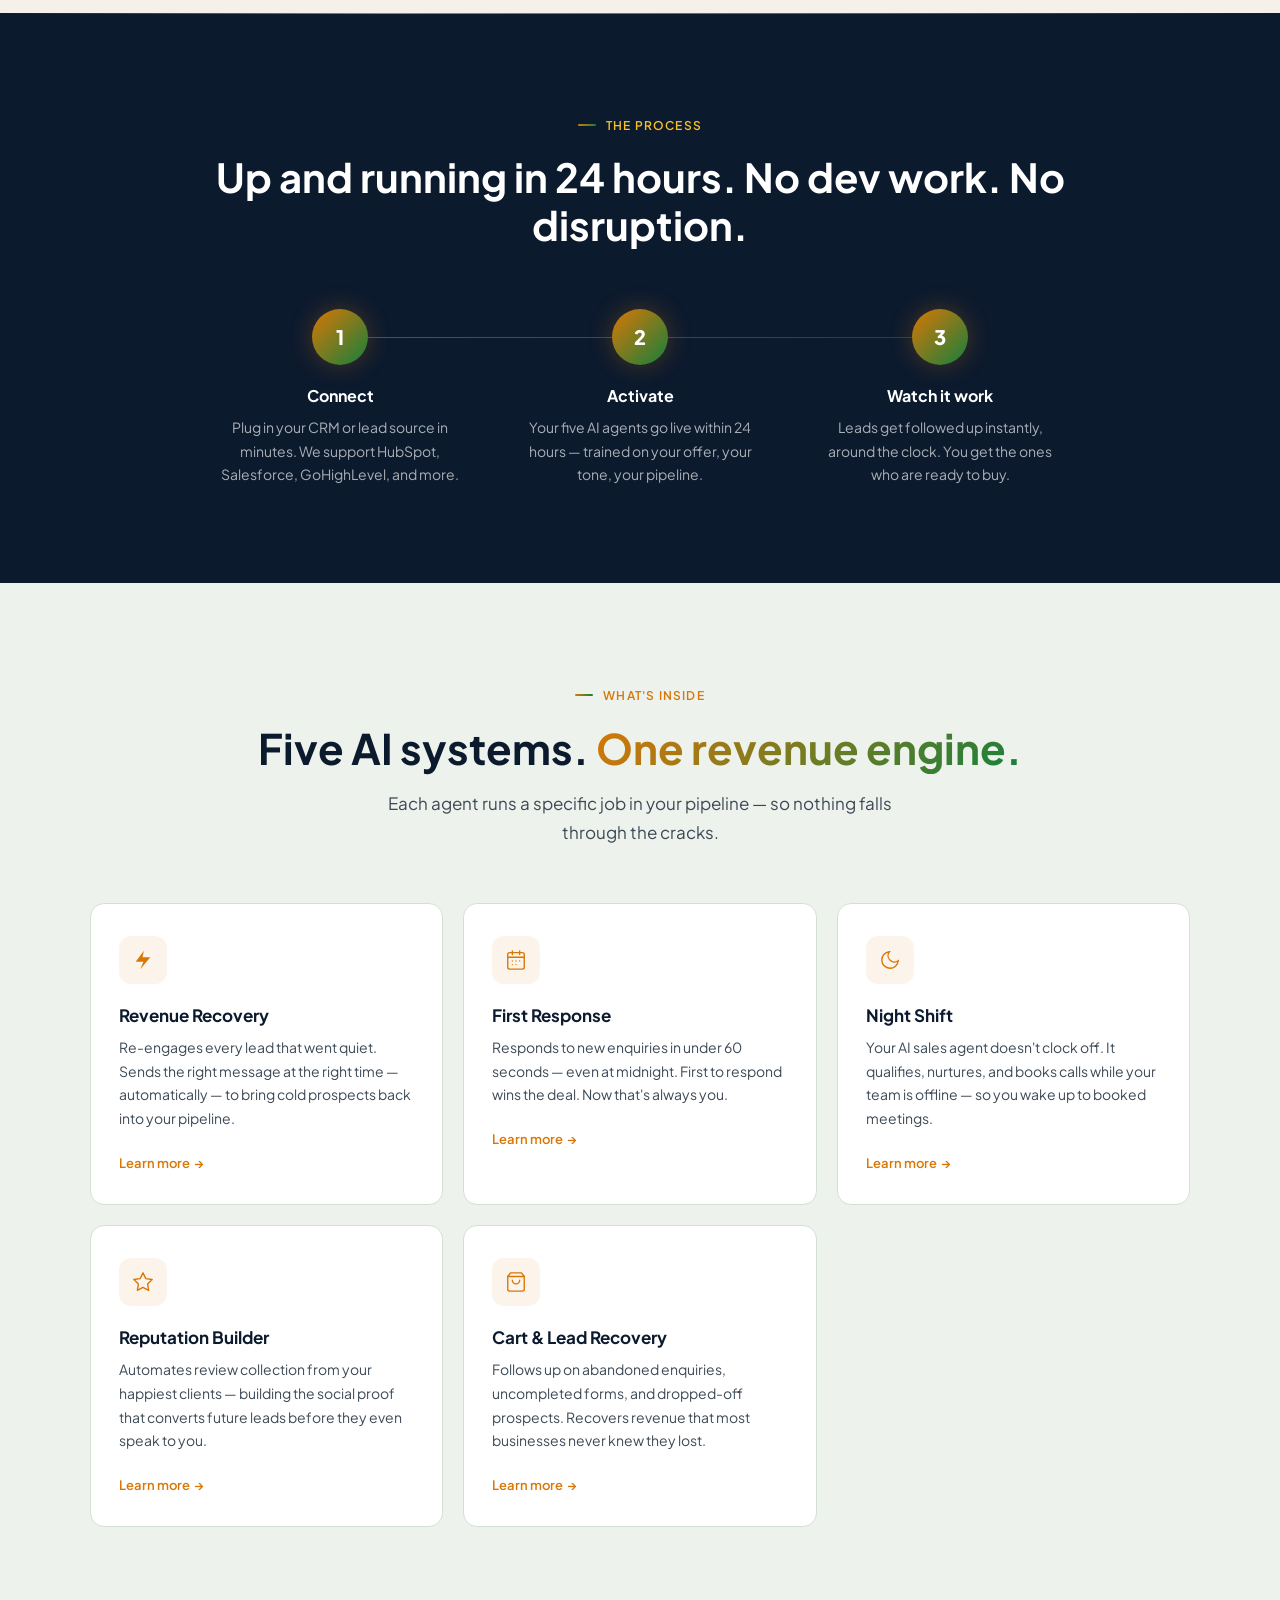
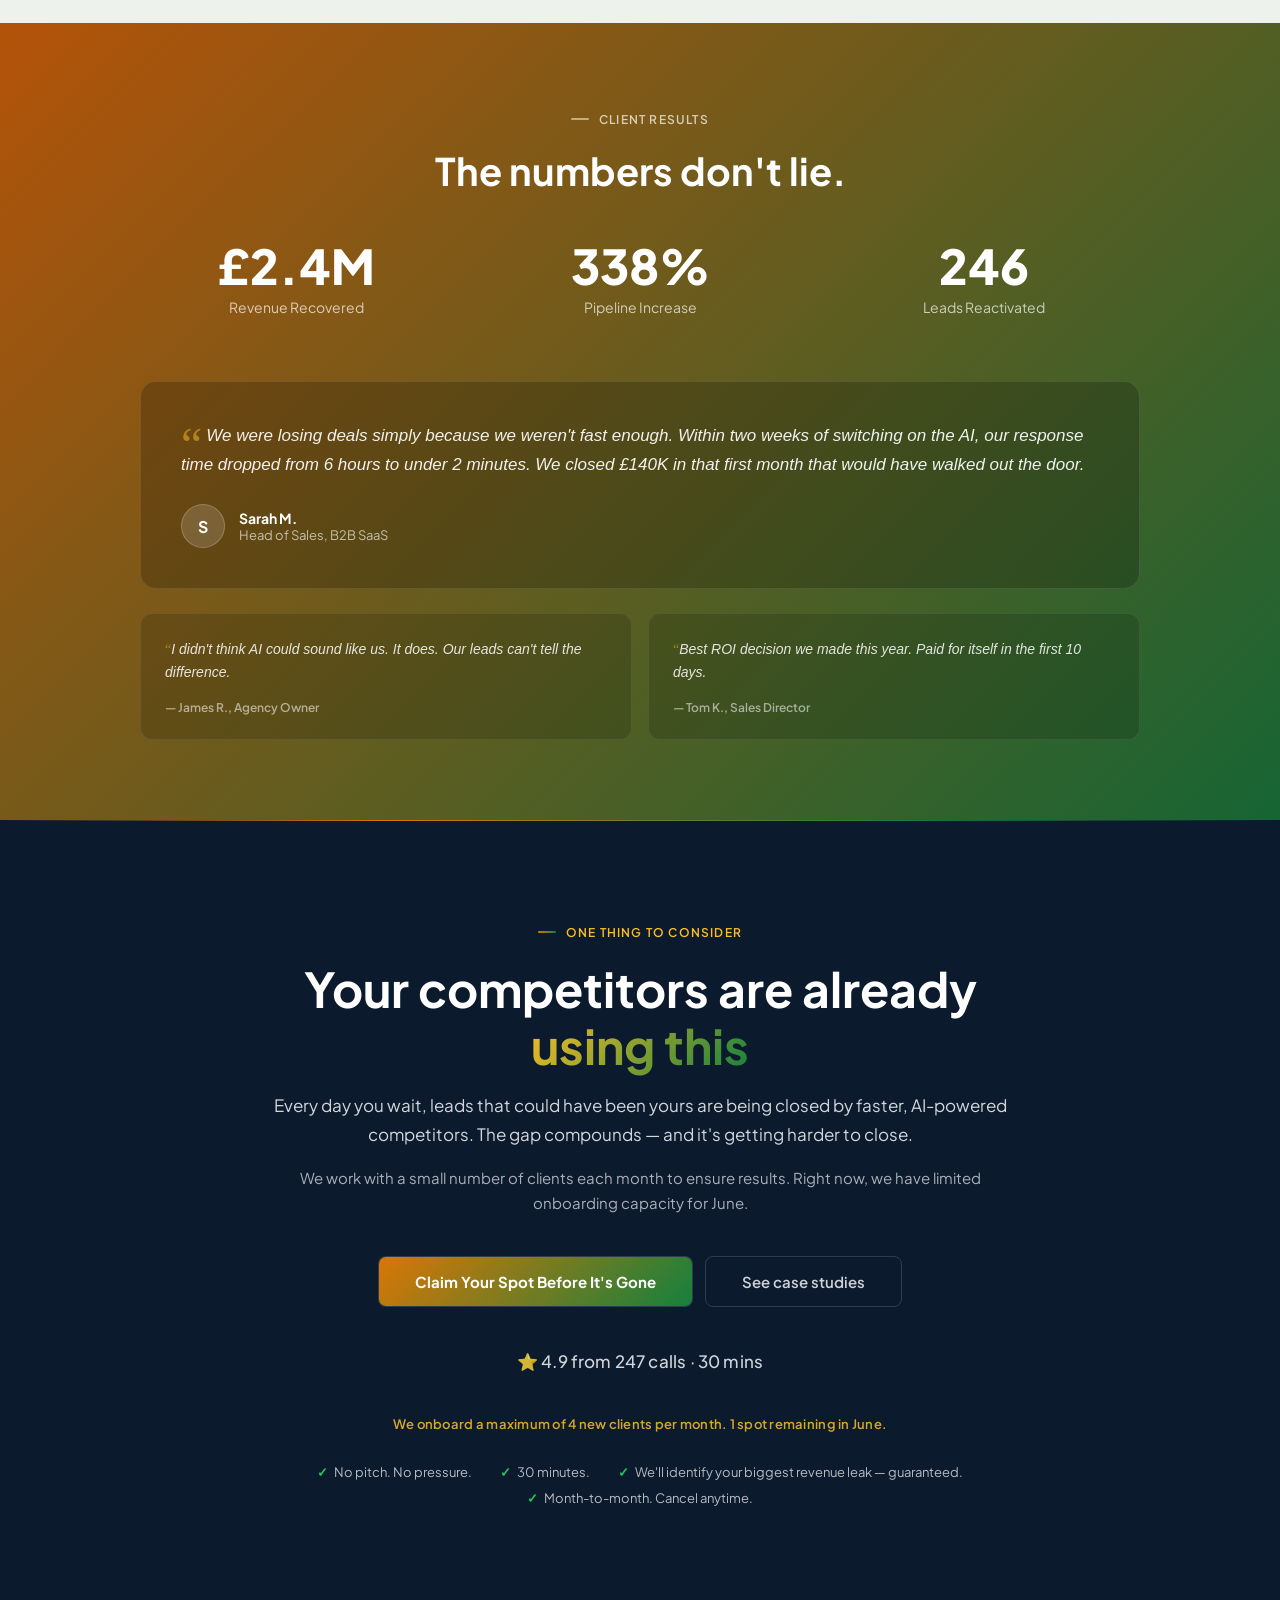
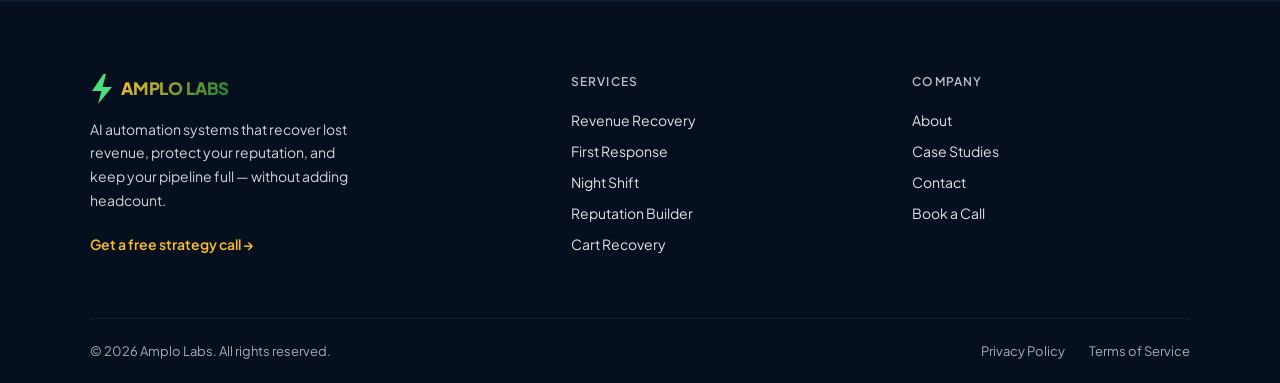
==== commit 48fa4f1b: "Apply landing page copy doc — full homepage rewrite Implements all 7 sections from the CRO/UX copy a" ====
--- a/ghl/index.html
+++ b/ghl/index.html
@@ -3,7 +3,8 @@
 <head>
 <meta charset="UTF-8">
 <meta name="viewport" content="width=device-width, initial-scale=1.0">
-<title>Amplo Labs — AI Automation for Growing Businesses</title>
+<title>Stop Losing Leads | AI-Powered Revenue Recovery for B2B Sales Teams</title>
+<meta name="description" content="Five AI agents that follow up, qualify, and close your leads 24/7. Recover lost revenue and fill your pipeline — automatically.">
 <link rel="preconnect" href="https://fonts.googleapis.com">
 <link rel="preconnect" href="https://fonts.gstatic.com" crossorigin>
 <link href="https://fonts.googleapis.com/css2?family=Plus+Jakarta+Sans:wght@400;600;700&display=swap" rel="stylesheet">
@@ -45,7 +46,8 @@
 .hero-badge-dot{width:8px;height:8px;border-radius:50%;background:linear-gradient(135deg,#d97706,#15803d);flex-shrink:0}
 .hero-text h1{font-size:clamp(36px,5vw,58px);font-weight:800;line-height:1.1;color:#fff;margin:0 0 20px;letter-spacing:-.02em}
 .hero-text h1 span{background:linear-gradient(135deg,#fbbf24,#15803d);-webkit-background-clip:text;-webkit-text-fill-color:transparent;background-clip:text}
-.hero-text p{font-size:18px;line-height:1.7;color:rgba(255,255,255,.82);margin:0 0 40px;max-width:480px}
+.hero-text p{font-size:18px;line-height:1.7;color:rgba(255,255,255,.82);margin:0 0 16px;max-width:480px}
+.hero-support{font-size:14px!important;color:rgba(255,255,255,.5)!important;margin:0 0 36px!important;font-style:italic}
 .hero-btns{display:flex;flex-wrap:wrap;gap:12px}
 .hero-btn-primary{position:relative;overflow:hidden;font-size:15px;font-weight:700;padding:15px 32px;border-radius:8px;border:none;cursor:pointer;color:#fff;background:#0c1a2e;text-decoration:none;display:inline-block;transition:transform .2s;border:1.5px solid rgba(255,255,255,.15)}
 .hero-btn-primary::before{content:'';position:absolute;inset:0;background:linear-gradient(135deg,#d97706,#15803d);opacity:1}
@@ -124,16 +126,30 @@
 @media(max-width:768px){.home-svc-grid{grid-template-columns:1fr}}
 @media(min-width:769px) and (max-width:1024px){.home-svc-grid{grid-template-columns:repeat(2,1fr)}}
 
-/* ── RESULTS BANNER ── */
+/* ── SOCIAL PROOF ── */
 .results-wrap{width:100vw;position:relative;left:50%;margin-left:-50vw;box-sizing:border-box;background:linear-gradient(135deg,#b45309,#166534);padding:80px 24px}
 .results-inner{max-width:1000px;margin:0 auto;text-align:center}
-.results-inner h2{font-size:clamp(24px,3.5vw,38px);font-weight:700;color:#fff;margin:0 0 12px}
-.results-inner p{font-size:16px;color:rgba(255,255,255,.88);margin:0 0 48px}
-.results-grid{display:grid;grid-template-columns:repeat(4,1fr);gap:32px}
+.results-eyebrow{display:inline-flex;align-items:center;gap:10px;font-size:12px;font-weight:600;letter-spacing:.1em;text-transform:uppercase;color:rgba(255,255,255,.7);margin-bottom:20px}
+.results-eyebrow::before{content:'';display:block;width:18px;height:2px;background:rgba(255,255,255,.5);border-radius:2px}
+.results-inner h2{font-size:clamp(24px,3.5vw,38px);font-weight:700;color:#fff;margin:0 0 48px}
+.results-grid{display:grid;grid-template-columns:repeat(3,1fr);gap:32px;margin-bottom:64px}
 .result-item{text-align:center}
 .result-val{font-size:clamp(32px,4vw,48px);font-weight:800;color:#fff;line-height:1;margin-bottom:8px}
 .result-label{font-size:14px;color:rgba(255,255,255,.7);line-height:1.4}
-@media(max-width:768px){.results-grid{grid-template-columns:repeat(2,1fr)}}
+@media(max-width:768px){.results-grid{grid-template-columns:repeat(1,1fr)}}
+.testimonial-main{background:rgba(0,0,0,.2);border-radius:16px;padding:40px;text-align:left;border:1px solid rgba(255,255,255,.1);margin-bottom:24px}
+.testimonial-quote{font-size:17px;font-style:italic;line-height:1.7;color:rgba(255,255,255,.92);margin:0 0 24px;position:relative}
+.testimonial-quote::before{content:'\201C';font-size:48px;color:rgba(251,191,36,.5);font-style:normal;font-family:Georgia,serif;line-height:0;vertical-align:-20px;margin-right:4px}
+.testimonial-attr{display:flex;align-items:center;gap:14px}
+.testimonial-avatar{width:44px;height:44px;border-radius:50%;background:rgba(255,255,255,.15);border:1.5px solid rgba(255,255,255,.2);display:flex;align-items:center;justify-content:center;font-size:16px;font-weight:700;color:#fff;flex-shrink:0}
+.testimonial-name{font-size:14px;font-weight:700;color:#fff}
+.testimonial-role{font-size:13px;color:rgba(255,255,255,.65)}
+.testimonial-grid{display:grid;grid-template-columns:1fr 1fr;gap:16px}
+.testimonial-card{background:rgba(0,0,0,.15);border-radius:12px;padding:24px;border:1px solid rgba(255,255,255,.08);text-align:left}
+.testimonial-card p{font-size:14px;font-style:italic;line-height:1.65;color:rgba(255,255,255,.85);margin:0 0 16px}
+.testimonial-card p::before{content:'\201C';color:rgba(251,191,36,.5);font-style:normal;font-family:Georgia,serif}
+.testimonial-card-attr{font-size:12px;color:rgba(255,255,255,.55);font-weight:600}
+@media(max-width:768px){.testimonial-grid{grid-template-columns:1fr}}
 
 /* ── CALCULATOR ── */
 .calc-wrap{width:100vw;position:relative;left:50%;margin-left:-50vw;box-sizing:border-box;background:#f5f0e8;padding:96px 24px}
@@ -178,6 +194,25 @@
 .cta-trust-row{display:flex;flex-wrap:wrap;justify-content:center;gap:24px}
 .cta-trust-item{font-size:14px;color:rgba(255,255,255,.88);display:flex;align-items:center;gap:8px}
 .cta-trust-item::before{content:'';width:16px;height:16px;border-radius:50%;border:1.5px solid rgba(34,197,94,.5);background:rgba(34,197,94,.1);flex-shrink:0}
+.cta-scarcity{margin-top:20px;font-size:13px;color:rgba(251,191,36,.85);font-weight:600;letter-spacing:.02em}
+.cta-reassure{margin-top:32px;display:flex;flex-wrap:wrap;justify-content:center;gap:10px 28px}
+.cta-reassure-item{font-size:13px;color:rgba(255,255,255,.7);display:flex;align-items:center;gap:6px}
+.cta-reassure-item::before{content:'✓';color:#22c55e;font-weight:700;font-size:13px}
+
+/* ── HOW IT WORKS ── */
+.hiw-wrap{width:100vw;position:relative;left:50%;margin-left:-50vw;box-sizing:border-box;background:#0c1a2e;padding:96px 24px}
+.hiw-wrap::before{content:'';display:block;position:absolute;top:0;left:0;right:0;height:1px;background:linear-gradient(90deg,transparent,#d97706 30%,#15803d 70%,transparent)}
+.hiw-inner{max-width:900px;margin:0 auto;text-align:center}
+.hiw-eyebrow{display:inline-flex;align-items:center;gap:10px;font-size:12px;font-weight:600;letter-spacing:.1em;text-transform:uppercase;color:#fbbf24;margin-bottom:20px}
+.hiw-eyebrow::before{content:'';display:block;width:18px;height:2px;background:linear-gradient(90deg,#d97706,#15803d);border-radius:2px}
+.hiw-inner h2{font-size:clamp(26px,3.5vw,40px);font-weight:700;color:#fff;margin:0 0 60px;line-height:1.2}
+.hiw-steps{display:grid;grid-template-columns:repeat(3,1fr);gap:0;position:relative}
+.hiw-steps::before{content:'';position:absolute;top:28px;left:calc(16.67% + 28px);right:calc(16.67% + 28px);height:1px;background:linear-gradient(90deg,rgba(217,119,6,.5),rgba(21,128,61,.5));z-index:0}
+.hiw-step{display:flex;flex-direction:column;align-items:center;text-align:center;padding:0 24px;position:relative;z-index:1}
+.hiw-num{width:56px;height:56px;border-radius:50%;background:linear-gradient(135deg,#d97706,#15803d);display:flex;align-items:center;justify-content:center;font-size:20px;font-weight:800;color:#fff;margin-bottom:20px;box-shadow:0 0 24px rgba(217,119,6,.3)}
+.hiw-step h3{font-size:16px;font-weight:700;color:#fff;margin:0 0 10px}
+.hiw-step p{font-size:14px;line-height:1.7;color:rgba(255,255,255,.65)}
+@media(max-width:768px){.hiw-steps{grid-template-columns:1fr;gap:40px}.hiw-steps::before{display:none}}
 
 /* ── FOOTER ── */
 .footer-wrap{width:100vw;position:relative;left:50%;margin-left:-50vw;box-sizing:border-box;background:#060f1e;padding:72px 24px 0}
@@ -267,8 +302,9 @@
   <div class="hero-inner">
     <div class="hero-text">
       <div class="hero-badge"><span class="hero-badge-dot"></span>AI Automation Agency</div>
-      <h1>Stop losing leads to <span>slow follow-up</span></h1>
-      <p>Amplo Labs deploys AI systems that respond to enquiries in seconds, fill your calendar overnight, and protect your reputation — while you sleep.</p>
+      <h1>Stop Losing Revenue to <span>Slow Follow-Up</span></h1>
+      <p>AI that qualifies, responds, and closes your leads — 24/7 — while your team sleeps.</p>
+      <p class="hero-support">Built for B2B sales teams generating £50K–£500K/month who are tired of chasing cold leads.</p>
       <div class="hero-btns">
         <a href="calendar.html" class="hero-btn-primary"><span>Book a Free Strategy Call</span></a>
         <a href="services.html" class="hero-btn-secondary">See how it works</a>
@@ -308,11 +344,71 @@
 <!-- STATS BAR -->
 <div class="stats-wrap">
   <div class="stats-inner">
-    <div class="stat-pill"><span class="stat-pill-val">47s</span><span class="stat-pill-label">Average lead response time</span></div>
-    <div class="stat-pill"><span class="stat-pill-val">3×</span><span class="stat-pill-label">More leads contacted</span></div>
-    <div class="stat-pill"><span class="stat-pill-val">£22k</span><span class="stat-pill-label">Average added revenue / mo</span></div>
-    <div class="stat-pill"><span class="stat-pill-val">94%</span><span class="stat-pill-label">Appointment fill rate</span></div>
+    <div class="stat-pill"><span class="stat-pill-val">£2.4M</span><span class="stat-pill-label">Revenue recovered for clients</span></div>
+    <div class="stat-pill"><span class="stat-pill-val">338%</span><span class="stat-pill-label">Average pipeline increase</span></div>
+    <div class="stat-pill"><span class="stat-pill-val">246</span><span class="stat-pill-label">Leads reactivated</span></div>
+    <div class="stat-pill"><span class="stat-pill-val">47s</span><span class="stat-pill-label">Average response time</span></div>
     <div class="stat-pill"><span class="stat-pill-val">24/7</span><span class="stat-pill-label">Always-on coverage</span></div>
+  </div>
+</div>
+
+<!-- CALCULATOR -->
+<div class="calc-wrap">
+  <div class="calc-inner">
+    <div class="calc-left">
+      <div class="eyebrow">See your number</div>
+      <h2>How much revenue are you <span>leaving on the table?</span></h2>
+      <p>Answer 3 quick questions. Get your personalised revenue recovery estimate instantly.</p>
+      <div class="calc-field">
+        <label>Monthly leads into your pipeline</label>
+        <input type="number" id="calcLeads" value="150" min="1" max="100000">
+      </div>
+      <div class="calc-field">
+        <label>Average deal value (£)</label>
+        <input type="number" id="calcDeal" value="2000" min="1">
+      </div>
+      <div class="calc-field">
+        <label>Current lead-to-close rate: <span id="calcRateLabel">15%</span></label>
+        <input type="range" id="calcRate" min="1" max="60" value="15">
+        <div class="calc-slider-labels"><span>1%</span><span>60%</span></div>
+      </div>
+    </div>
+    <div class="calc-right-card">
+      <div class="calc-result-label">You're leaving on the table every month</div>
+      <div class="calc-result-val" id="calcResult">£0</div>
+      <div class="calc-result-sub">Our clients recover an average of 38% of that — starting in week one.</div>
+      <div class="calc-result-breakdown">
+        <div class="calc-breakdown-row"><span>Revenue not captured</span><span id="calcCurrent">£0</span></div>
+        <div class="calc-breakdown-row"><span>Recoverable (38% avg)</span><span id="calcPotential">£0</span></div>
+        <div class="calc-breakdown-row"><span>Annualised opportunity</span><span id="calcAnnual">£0</span></div>
+      </div>
+      <a href="calendar.html" class="calc-cta-btn">Show Me How to Recover It →</a>
+    </div>
+  </div>
+</div>
+
+<!-- HOW IT WORKS -->
+<div class="hiw-wrap">
+  <div class="hiw-inner">
+    <div class="hiw-eyebrow">The process</div>
+    <h2>Up and running in 24 hours. No dev work. No disruption.</h2>
+    <div class="hiw-steps">
+      <div class="hiw-step">
+        <div class="hiw-num">1</div>
+        <h3>Connect</h3>
+        <p>Plug in your CRM or lead source in minutes. We support HubSpot, Salesforce, GoHighLevel, and more.</p>
+      </div>
+      <div class="hiw-step">
+        <div class="hiw-num">2</div>
+        <h3>Activate</h3>
+        <p>Your five AI agents go live within 24 hours — trained on your offer, your tone, your pipeline.</p>
+      </div>
+      <div class="hiw-step">
+        <div class="hiw-num">3</div>
+        <h3>Watch it work</h3>
+        <p>Leads get followed up instantly, around the clock. You get the ones who are ready to buy.</p>
+      </div>
+    </div>
   </div>
 </div>
 
@@ -320,118 +416,83 @@
 <div class="home-svc-wrap">
   <div class="home-svc-inner">
     <div class="section-head">
-      <div class="eyebrow">What we build</div>
+      <div class="eyebrow">What's inside</div>
       <h2>Five AI systems. <span>One revenue engine.</span></h2>
-      <p>Each system targets a specific revenue leak. Together, they form a complete automation stack that keeps your pipeline full around the clock.</p>
+      <p>Each agent runs a specific job in your pipeline — so nothing falls through the cracks.</p>
     </div>
     <div class="home-svc-grid">
       <div class="svc-card">
+        <div class="svc-icon">💰</div>
+        <h3>Revenue Recovery</h3>
+        <p>Re-engages every lead that went quiet. Sends the right message at the right time — automatically — to bring cold prospects back into your pipeline.</p>
+        <a href="services.html#revenue-recovery" class="svc-card-link">Learn more</a>
+      </div>
+      <div class="svc-card">
         <div class="svc-icon">⚡</div>
-        <h3>Revenue Recovery</h3>
-        <p>Re-engages dormant leads already in your pipeline — the ones that enquired, went quiet, and were written off. Brings them back before they close elsewhere.</p>
-        <a href="services.html#revenue-recovery" class="svc-card-link">Learn more</a>
-      </div>
-      <div class="svc-card">
-        <div class="svc-icon">📅</div>
         <h3>First Response</h3>
-        <p>Responds to every new inbound lead within seconds. Every minute without a reply is a lead going colder — First Response ensures you're always first to the conversation.</p>
+        <p>Responds to new enquiries in under 60 seconds — even at midnight. First to respond wins the deal. Now that's always you.</p>
         <a href="services.html#first-response" class="svc-card-link">Learn more</a>
       </div>
       <div class="svc-card">
         <div class="svc-icon">🌙</div>
         <h3>Night Shift</h3>
-        <p>Captures and qualifies every enquiry that arrives outside business hours — no voicemail, no missed opportunity.</p>
+        <p>Your AI sales agent doesn't clock off. It qualifies, nurtures, and books calls while your team is offline — so you wake up to booked meetings.</p>
         <a href="services.html#night-shift" class="svc-card-link">Learn more</a>
       </div>
       <div class="svc-card">
         <div class="svc-icon">⭐</div>
         <h3>Reputation Builder</h3>
-        <p>Turns happy customers into public five-star reviews automatically, building a reputation that converts browsers into buyers.</p>
+        <p>Automates review collection from your happiest clients — building the social proof that converts future leads before they even speak to you.</p>
         <a href="services.html#reputation-builder" class="svc-card-link">Learn more</a>
       </div>
       <div class="svc-card">
-        <div class="svc-icon">🛒</div>
-        <h3>Cart Recovery</h3>
-        <p>Recovers lost e-commerce revenue with perfectly-timed personalised follow-up sequences — no code, no fuss.</p>
+        <div class="svc-icon">🔁</div>
+        <h3>Cart &amp; Lead Recovery</h3>
+        <p>Follows up on abandoned enquiries, uncompleted forms, and dropped-off prospects. Recovers revenue that most businesses never knew they lost.</p>
         <a href="services.html#cart-recovery" class="svc-card-link">Learn more</a>
       </div>
-      <div class="svc-card" style="background:linear-gradient(145deg,#edf2ec,#d8e8d8);border-color:#c4dcc4">
-        <div class="svc-icon" style="background:rgba(217,119,6,.15)">🔧</div>
-        <h3>Full Stack Bundle</h3>
-        <p>Deploy Revenue Recovery, First Response, Night Shift, Reputation Builder, and Cart Recovery together — businesses that run the full stack see 4–5× more revenue captured.</p>
-        <a href="contact.html" class="svc-card-link">Get a custom quote</a>
-      </div>
-    </div>
-  </div>
-</div>
-
-<!-- RESULTS BANNER -->
+    </div>
+  </div>
+</div>
+
+<!-- SOCIAL PROOF -->
 <div class="results-wrap">
   <div class="results-inner">
-    <h2>The numbers don't lie</h2>
-    <p>Across all active clients in the last 12 months</p>
+    <div class="results-eyebrow">Client Results</div>
+    <h2>The numbers don't lie.</h2>
     <div class="results-grid">
       <div class="result-item">
         <div class="result-val">£2.4M</div>
-        <div class="result-label">Revenue recovered for clients</div>
+        <div class="result-label">Revenue Recovered</div>
       </div>
       <div class="result-item">
-        <div class="result-val">47s</div>
-        <div class="result-label">Average first-response time</div>
+        <div class="result-val">338%</div>
+        <div class="result-label">Pipeline Increase</div>
       </div>
       <div class="result-item">
-        <div class="result-val">340%</div>
-        <div class="result-label">Average ROI in first 90 days</div>
-      </div>
-      <div class="result-item">
-        <div class="result-val">24/7</div>
-        <div class="result-label">Hours of coverage — every client</div>
-      </div>
-    </div>
-  </div>
-</div>
-
-<!-- CALCULATOR -->
-<div class="calc-wrap">
-  <div class="calc-inner">
-    <div class="calc-left">
-      <div class="eyebrow">Revenue calculator</div>
-      <h2>How much are you <span>leaving on the table?</span></h2>
-      <p id="calcIntro">Most businesses have hundreds of dormant leads already in their pipeline — enquired, gone quiet, written off. Find out what yours are worth.</p>
-      <div class="calc-tabs">
-        <button class="calc-tab active" data-tab="rr">Revenue Recovery</button>
-        <button class="calc-tab" data-tab="fr">First Response</button>
-      </div>
-      <div class="calc-field">
-        <label id="calcLeadsLabel">Dormant leads in your pipeline</label>
-        <input type="number" id="calcLeads" value="500" min="1" max="100000">
-      </div>
-      <div class="calc-field">
-        <label>Average deal value (£)</label>
-        <input type="number" id="calcDeal" value="500" min="1">
-      </div>
-      <div class="calc-field">
-        <label><span id="calcRateText">Current reactivation rate</span>: <span id="calcRateLabel">4%</span></label>
-        <input type="range" id="calcRate" min="1" max="30" value="4">
-        <div class="calc-slider-labels"><span id="calcRateMin">1%</span><span id="calcRateMax">30%</span></div>
-      </div>
-      <div class="calc-field">
-        <label><span id="calcConvText">Close rate on reactivated leads</span>: <span id="calcConvLabel">20%</span></label>
-        <input type="range" id="calcConv" min="5" max="60" value="20">
-        <div class="calc-slider-labels"><span>5%</span><span>60%</span></div>
-      </div>
-    </div>
-    <div class="calc-right-card">
-      <div class="calc-result-label" id="calcResultLabel">Revenue in your dormant pipeline</div>
-      <div class="calc-result-val" id="calcResult">£0</div>
-      <div class="calc-result-sub" id="calcResultSub">Based on the gap between your current reactivation rate and the AI-assisted 34% benchmark.</div>
-      <div class="calc-result-breakdown">
-        <div class="calc-breakdown-row"><span id="calcCurrentLabel">Currently recovering</span><span id="calcCurrent">£0</span></div>
-        <div class="calc-breakdown-row"><span id="calcPotentialLabel">Potential with AI (34% reactivation)</span><span id="calcPotential">£0</span></div>
-        <div class="calc-breakdown-row"><span id="calcGapLabel">Total revenue gap</span><span id="calcGap">£0</span></div>
-        <div class="calc-breakdown-row" id="calcAnnualRow" style="display:none"><span>Annualised opportunity</span><span id="calcAnnual">£0</span></div>
-      </div>
-      <a href="calendar.html" class="calc-cta-btn">Book a free call to reclaim this</a>
+        <div class="result-val">246</div>
+        <div class="result-label">Leads Reactivated</div>
+      </div>
+    </div>
+    <div class="testimonial-main">
+      <p class="testimonial-quote">We were losing deals simply because we weren't fast enough. Within two weeks of switching on the AI, our response time dropped from 6 hours to under 2 minutes. We closed £140K in that first month that would have walked out the door.</p>
+      <div class="testimonial-attr">
+        <div class="testimonial-avatar">S</div>
+        <div>
+          <div class="testimonial-name">Sarah M.</div>
+          <div class="testimonial-role">Head of Sales, B2B SaaS</div>
+        </div>
+      </div>
+    </div>
+    <div class="testimonial-grid">
+      <div class="testimonial-card">
+        <p>I didn't think AI could sound like us. It does. Our leads can't tell the difference.</p>
+        <div class="testimonial-card-attr">— James R., Agency Owner</div>
+      </div>
+      <div class="testimonial-card">
+        <p>Best ROI decision we made this year. Paid for itself in the first 10 days.</p>
+        <div class="testimonial-card-attr">— Tom K., Sales Director</div>
+      </div>
     </div>
   </div>
 </div>
@@ -439,18 +500,20 @@
 <!-- CTA FINALE -->
 <div class="cta-finale-wrap">
   <div class="cta-finale-inner">
-    <div class="eyebrow" style="justify-content:center;color:#fbbf24">Get started</div>
+    <div class="eyebrow" style="justify-content:center;color:#fbbf24">One thing to consider</div>
     <h2>Your competitors are already <span>using this</span></h2>
-    <p>Every day without AI follow-up is a day your leads are being picked up by someone faster. Book a free 30-minute call and we'll show you exactly what's possible for your business.</p>
+    <p>Every day you wait, leads that could have been yours are being closed by faster, AI-powered competitors. The gap compounds — and it's getting harder to close.</p>
+    <p style="font-size:15px;color:rgba(255,255,255,.65);margin-top:-24px;margin-bottom:40px">We work with a small number of clients each month to ensure results. Right now, we have limited onboarding capacity for June.</p>
     <div class="cta-finale-btns">
-      <a href="calendar.html" class="cta-fin-primary"><span>Book a Free Strategy Call</span></a>
+      <a href="calendar.html" class="cta-fin-primary"><span>Claim Your Spot Before It's Gone</span></a>
       <a href="case-studies.html" class="cta-fin-secondary">See case studies</a>
     </div>
-    <div class="cta-trust-row">
-      <div class="cta-trust-item">No long-term contracts</div>
-      <div class="cta-trust-item">Live in under 2 weeks</div>
-      <div class="cta-trust-item">Month-one ROI guaranteed</div>
-      <div class="cta-trust-item">Cancel anytime</div>
+    <div class="cta-scarcity">We onboard a maximum of 4 new clients per month. 1 spot remaining in June.</div>
+    <div class="cta-reassure">
+      <div class="cta-reassure-item">No pitch. No pressure.</div>
+      <div class="cta-reassure-item">30 minutes.</div>
+      <div class="cta-reassure-item">We'll identify your biggest revenue leak — guaranteed.</div>
+      <div class="cta-reassure-item">Month-to-month. Cancel anytime.</div>
     </div>
   </div>
 </div>
@@ -504,80 +567,20 @@
 ham.addEventListener('click', () => { ham.classList.toggle('open'); mob.classList.toggle('open'); });
 
 // Calculator
-const calcModes = {
-  rr: {
-    intro: 'Most businesses have thousands of dormant leads already in their pipeline — enquired, gone quiet, written off. Find out what yours are worth.',
-    leadsLabel: 'Dormant leads in your pipeline', leadsDefault: 10000,
-    rateText: 'Current reactivation rate', rateMin: 1, rateMax: 30, rateDefault: 4,
-    convText: 'Close rate on reactivated leads',
-    resultLabel: 'Revenue in your dormant pipeline',
-    resultSub: 'Based on the gap between your current reactivation rate and the AI-assisted 34% benchmark.',
-    currentLabel: 'Currently recovering', potentialLabel: 'Potential with AI (34% reactivation)',
-    gapLabel: 'Total revenue gap', showAnnual: false,
-    benchmark: 0.34
-  },
-  fr: {
-    intro: 'Every minute a new lead waits without a response, the chance of conversion drops. Find out how much slow follow-up is costing you each month.',
-    leadsLabel: 'Monthly new inbound leads', leadsDefault: 1000,
-    rateText: 'Current contact rate', rateMin: 10, rateMax: 90, rateDefault: 40,
-    convText: 'Conversion rate (contacted → sale)',
-    resultLabel: 'Monthly revenue lost to slow response',
-    resultSub: 'Based on the gap between your current contact rate and the AI-assisted 85% benchmark.',
-    currentLabel: 'Current monthly revenue', potentialLabel: 'Potential with AI (85% contact)',
-    gapLabel: 'Revenue gap per month', showAnnual: true,
-    benchmark: 0.85
-  }
-};
-let calcMode = 'rr';
-
-function setCalcMode(mode) {
-  calcMode = mode;
-  const m = calcModes[mode];
-  document.getElementById('calcIntro').textContent = m.intro;
-  document.getElementById('calcLeadsLabel').textContent = m.leadsLabel;
-  document.getElementById('calcLeads').value = m.leadsDefault;
-  document.getElementById('calcRateText').textContent = m.rateText;
-  const rateEl = document.getElementById('calcRate');
-  rateEl.min = m.rateMin; rateEl.max = m.rateMax; rateEl.value = m.rateDefault;
-  document.getElementById('calcRateMin').textContent = m.rateMin + '%';
-  document.getElementById('calcRateMax').textContent = m.rateMax + '%';
-  document.getElementById('calcConvText').textContent = m.convText;
-  document.getElementById('calcResultLabel').textContent = m.resultLabel;
-  document.getElementById('calcResultSub').textContent = m.resultSub;
-  document.getElementById('calcCurrentLabel').textContent = m.currentLabel;
-  document.getElementById('calcPotentialLabel').textContent = m.potentialLabel;
-  document.getElementById('calcGapLabel').textContent = m.gapLabel;
-  document.getElementById('calcAnnualRow').style.display = m.showAnnual ? '' : 'none';
-  calcUpdate();
-}
-
 function calcUpdate() {
   const leads = parseInt(document.getElementById('calcLeads').value) || 0;
-  const deal = parseInt(document.getElementById('calcDeal').value) || 0;
-  const rate = parseInt(document.getElementById('calcRate').value);
-  const conv = parseInt(document.getElementById('calcConv').value);
+  const deal  = parseInt(document.getElementById('calcDeal').value)  || 0;
+  const rate  = parseInt(document.getElementById('calcRate').value);
   document.getElementById('calcRateLabel').textContent = rate + '%';
-  document.getElementById('calcConvLabel').textContent = conv + '%';
-  const m = calcModes[calcMode];
-  const current   = Math.round(leads * (rate/100) * (conv/100) * deal);
-  const potential = Math.round(leads * m.benchmark * (conv/100) * deal);
-  const gap       = Math.max(0, potential - current);
-  document.getElementById('calcCurrent').textContent   = '£' + current.toLocaleString();
-  document.getElementById('calcPotential').textContent = '£' + potential.toLocaleString();
-  document.getElementById('calcGap').textContent       = '£' + gap.toLocaleString();
-  document.getElementById('calcAnnual').textContent    = '£' + (gap * 12).toLocaleString();
-  document.getElementById('calcResult').textContent    = '£' + gap.toLocaleString();
+  const leftOnTable = Math.round(leads * (1 - rate/100) * deal);
+  const recoverable = Math.round(leftOnTable * 0.38);
+  document.getElementById('calcResult').textContent    = '£' + leftOnTable.toLocaleString();
+  document.getElementById('calcCurrent').textContent   = '£' + leftOnTable.toLocaleString();
+  document.getElementById('calcPotential').textContent = '£' + recoverable.toLocaleString();
+  document.getElementById('calcAnnual').textContent    = '£' + (recoverable * 12).toLocaleString();
 }
-
-document.querySelectorAll('.calc-tab').forEach(btn => {
-  btn.addEventListener('click', () => {
-    document.querySelectorAll('.calc-tab').forEach(b => b.classList.remove('active'));
-    btn.classList.add('active');
-    setCalcMode(btn.dataset.tab);
-  });
-});
-['calcLeads','calcDeal','calcRate','calcConv'].forEach(id => document.getElementById(id).addEventListener('input', calcUpdate));
-setCalcMode('rr');
+['calcLeads','calcDeal','calcRate'].forEach(id => document.getElementById(id).addEventListener('input', calcUpdate));
+calcUpdate();
 
 /* ── HERO CHAT ANIMATION ── */
 (function(){
